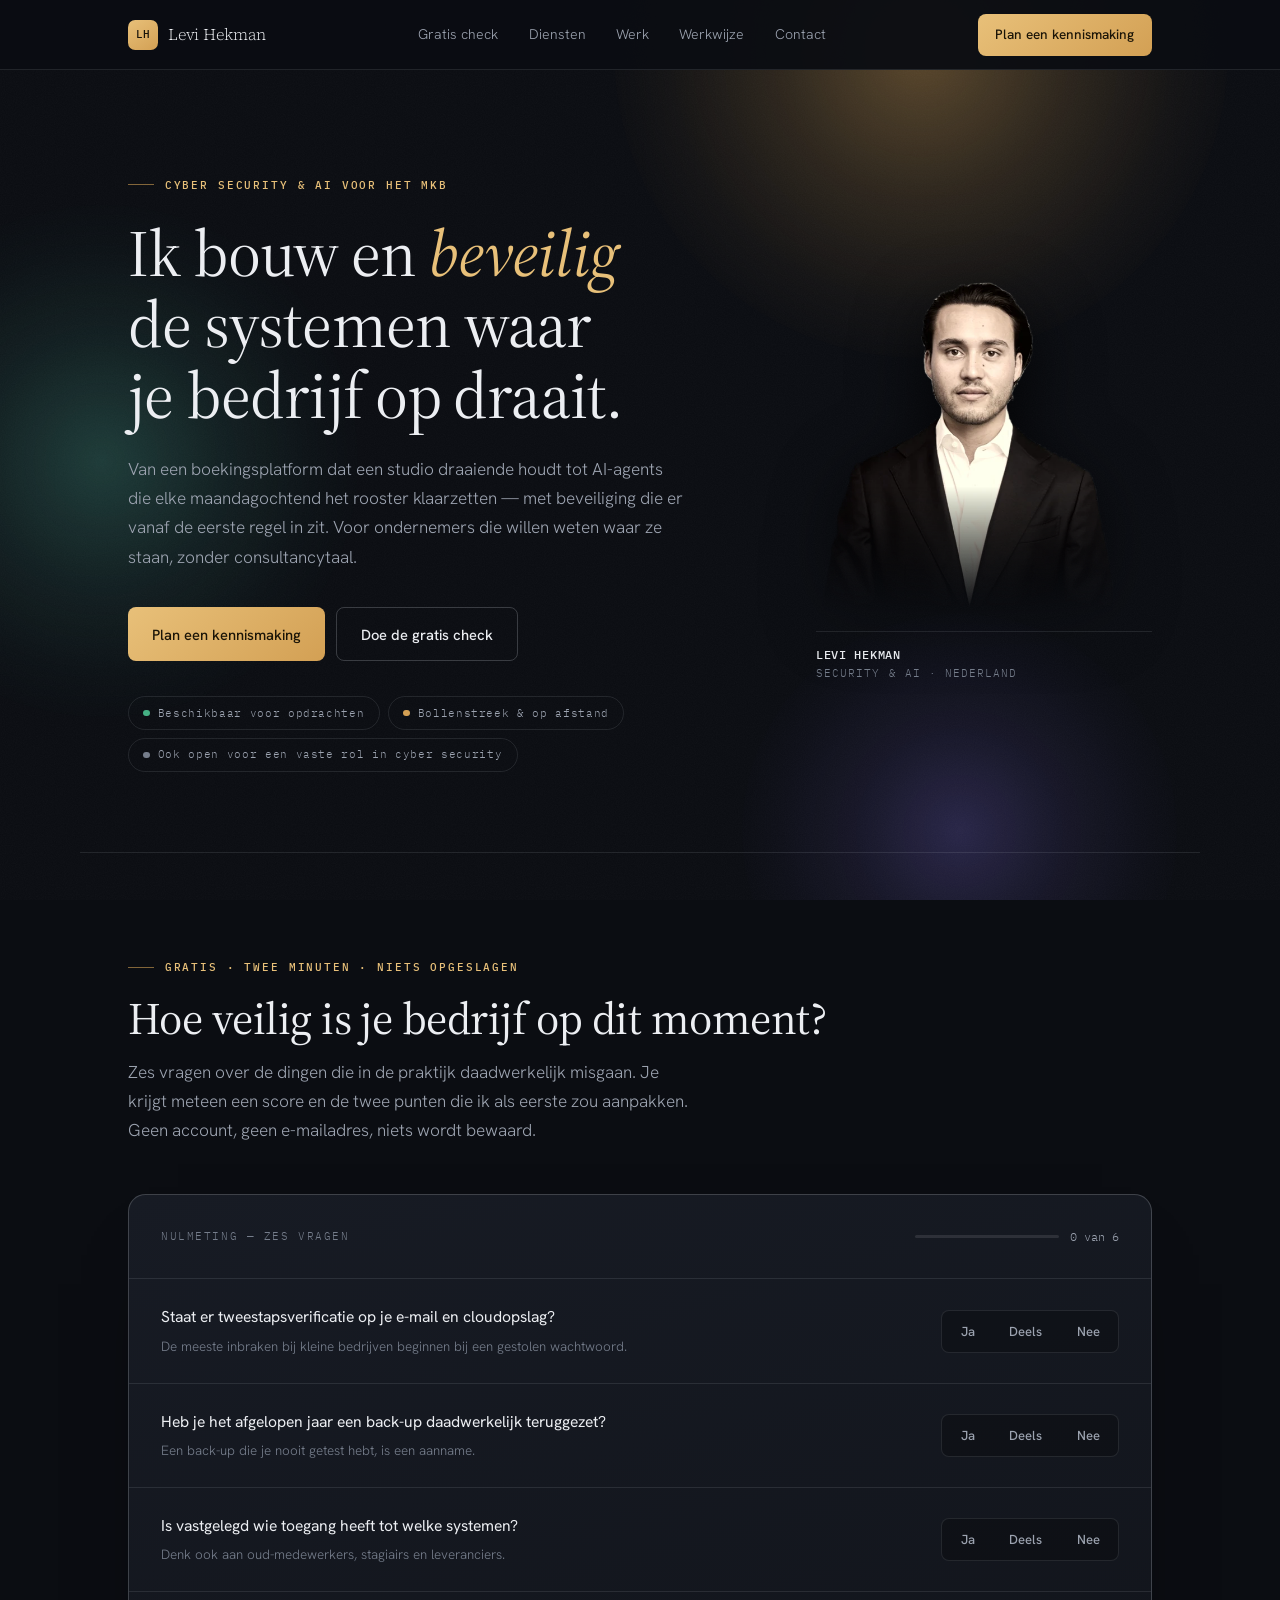
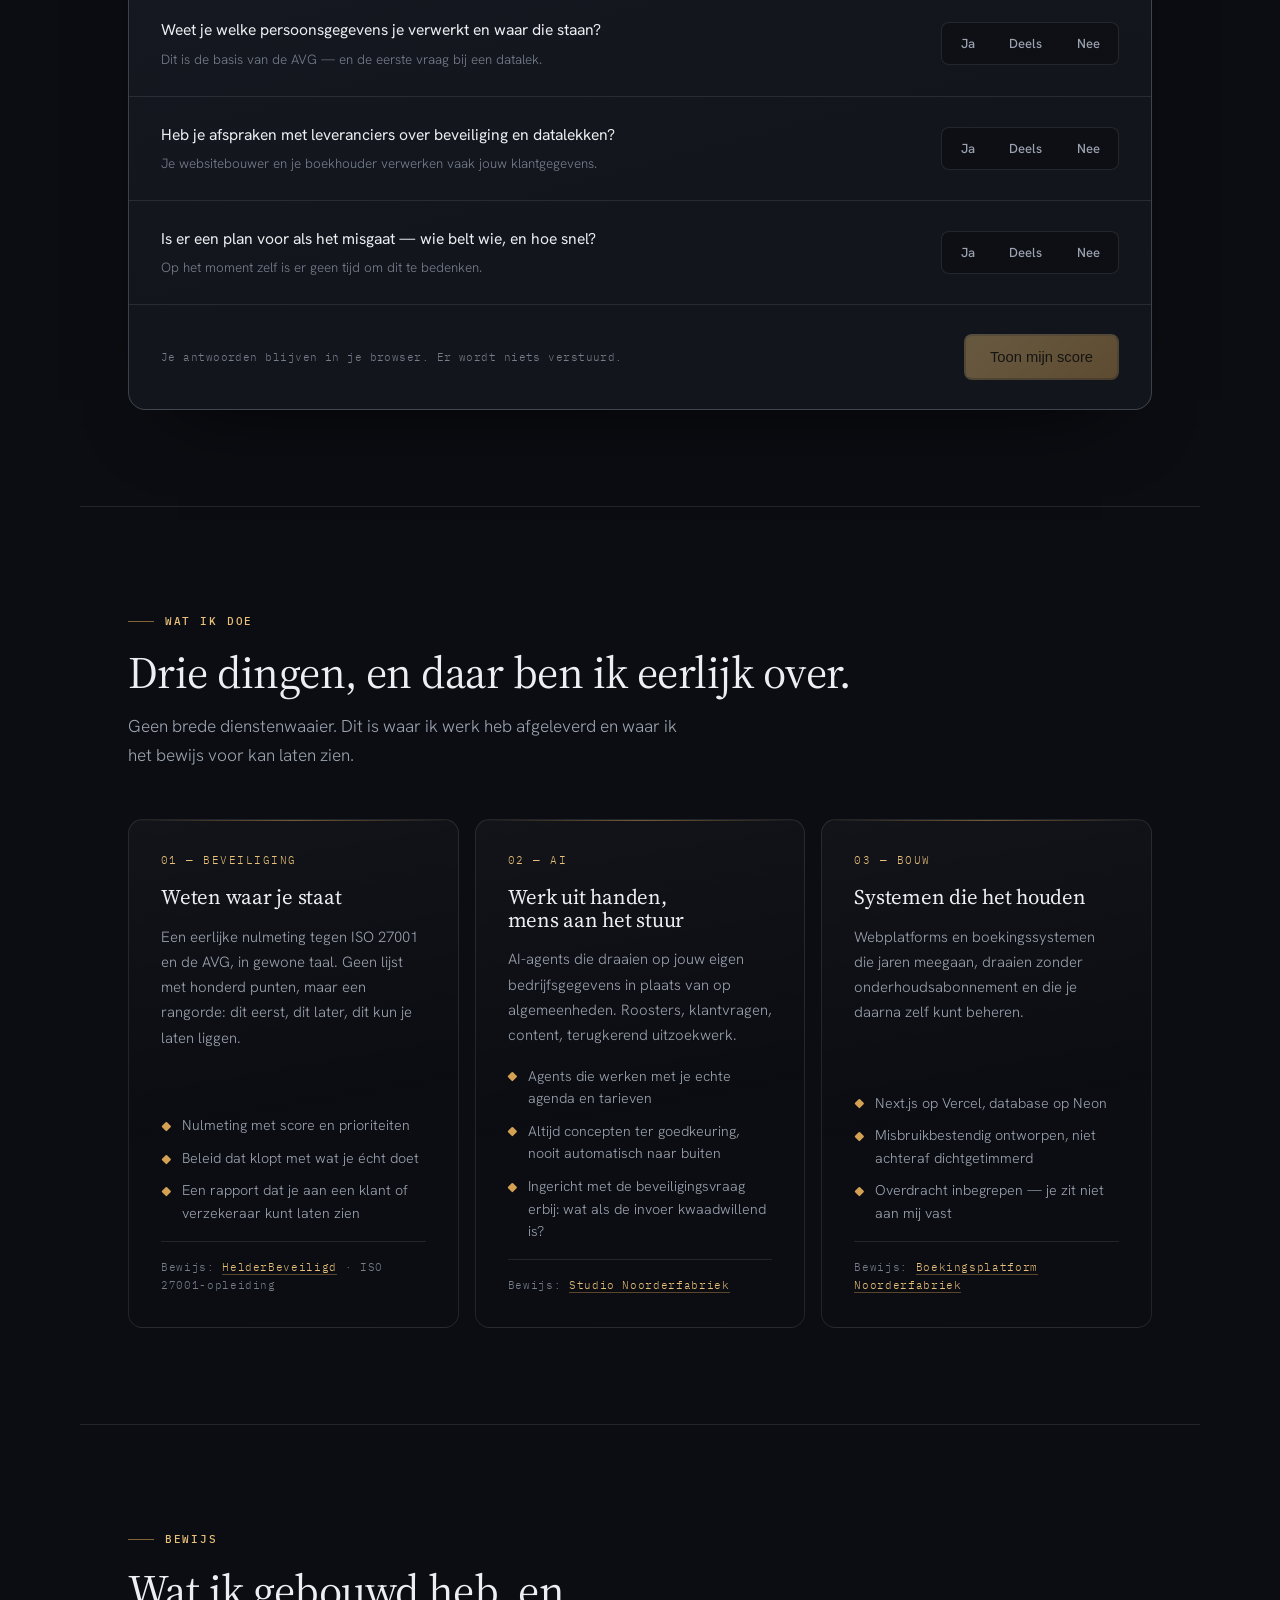
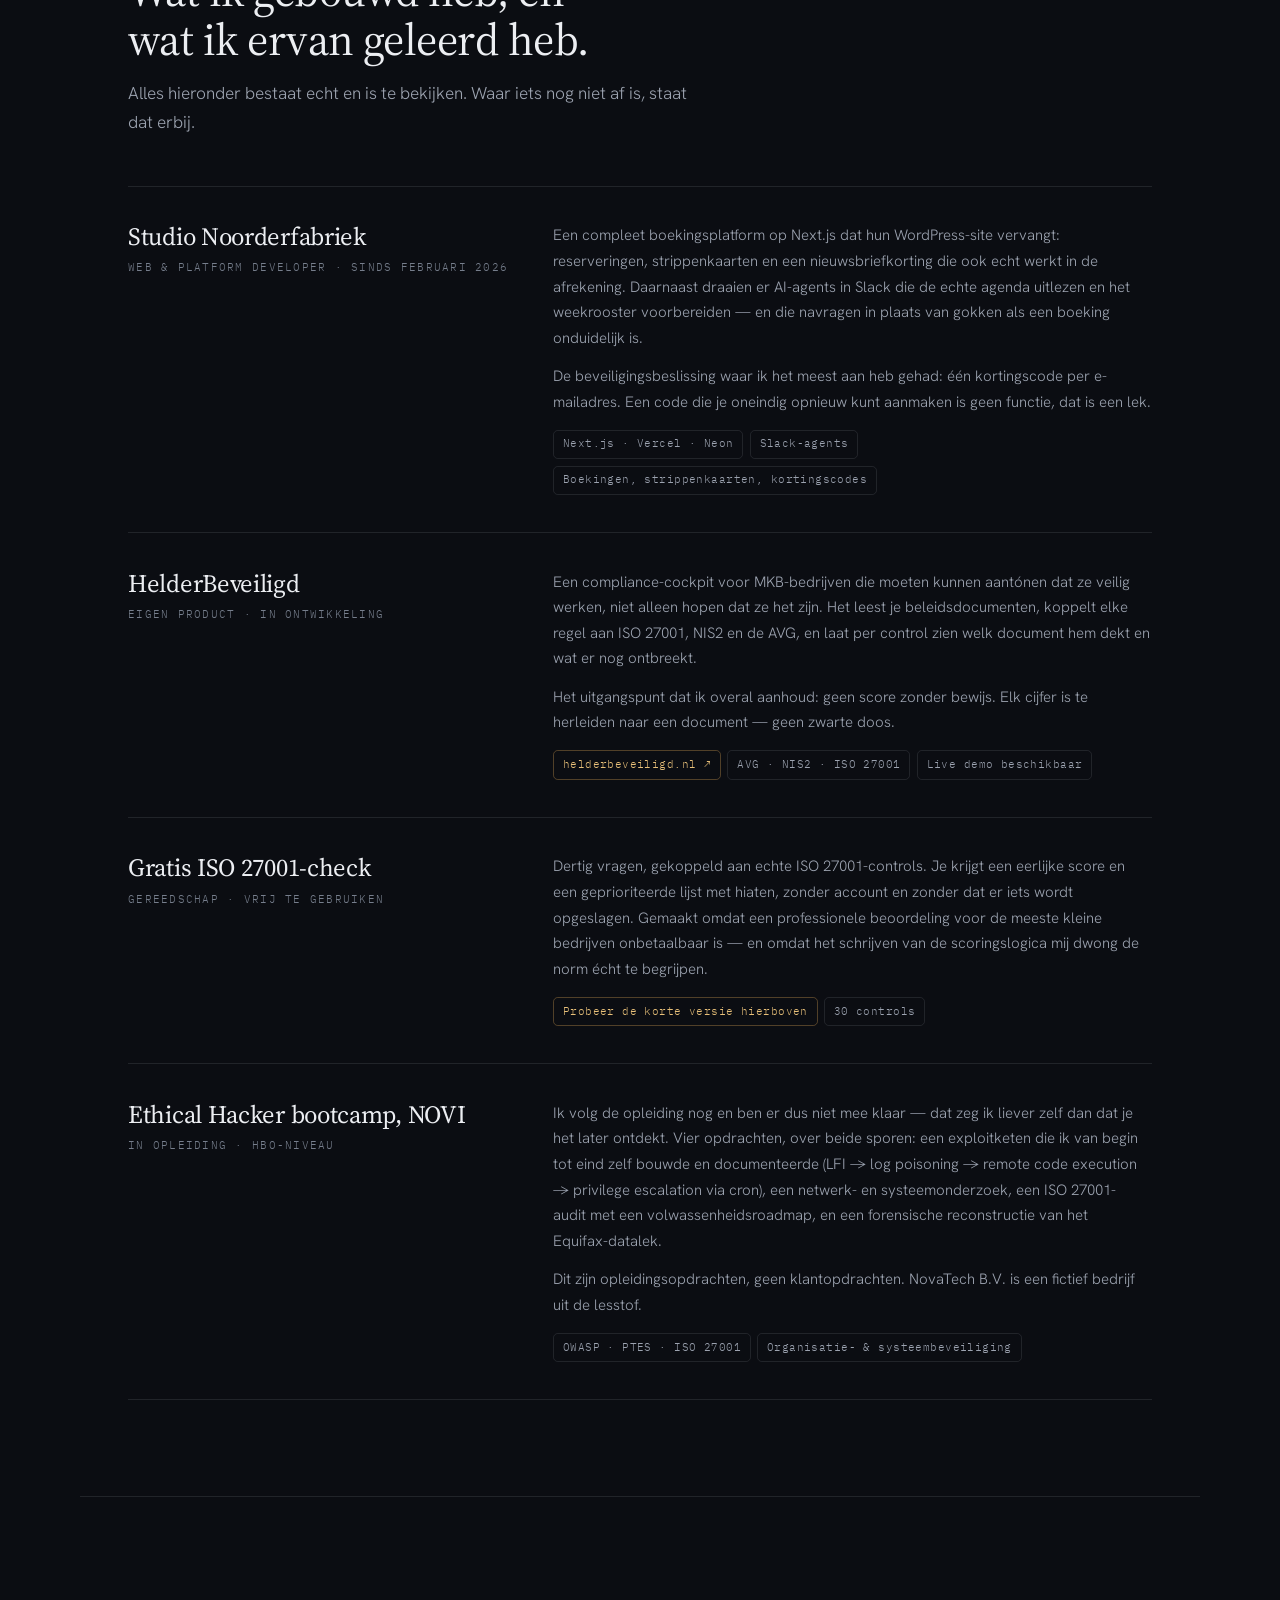
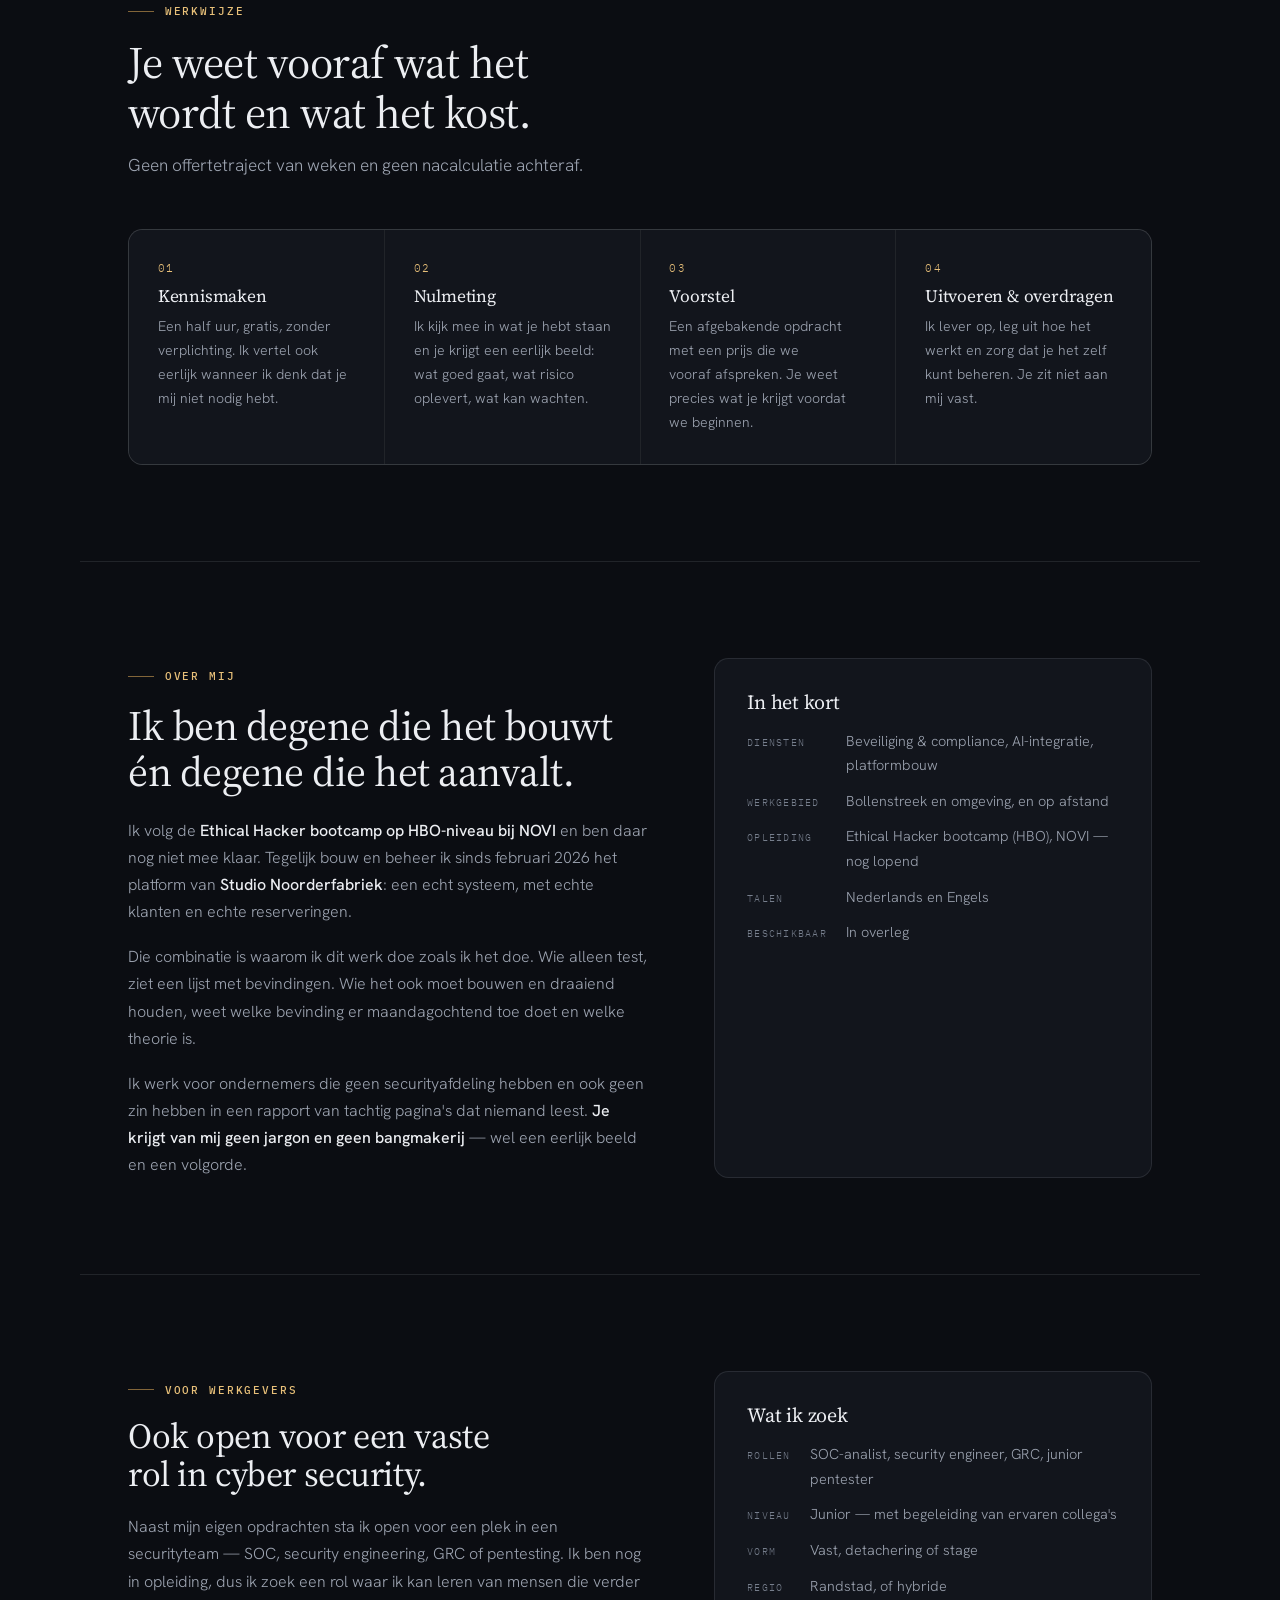
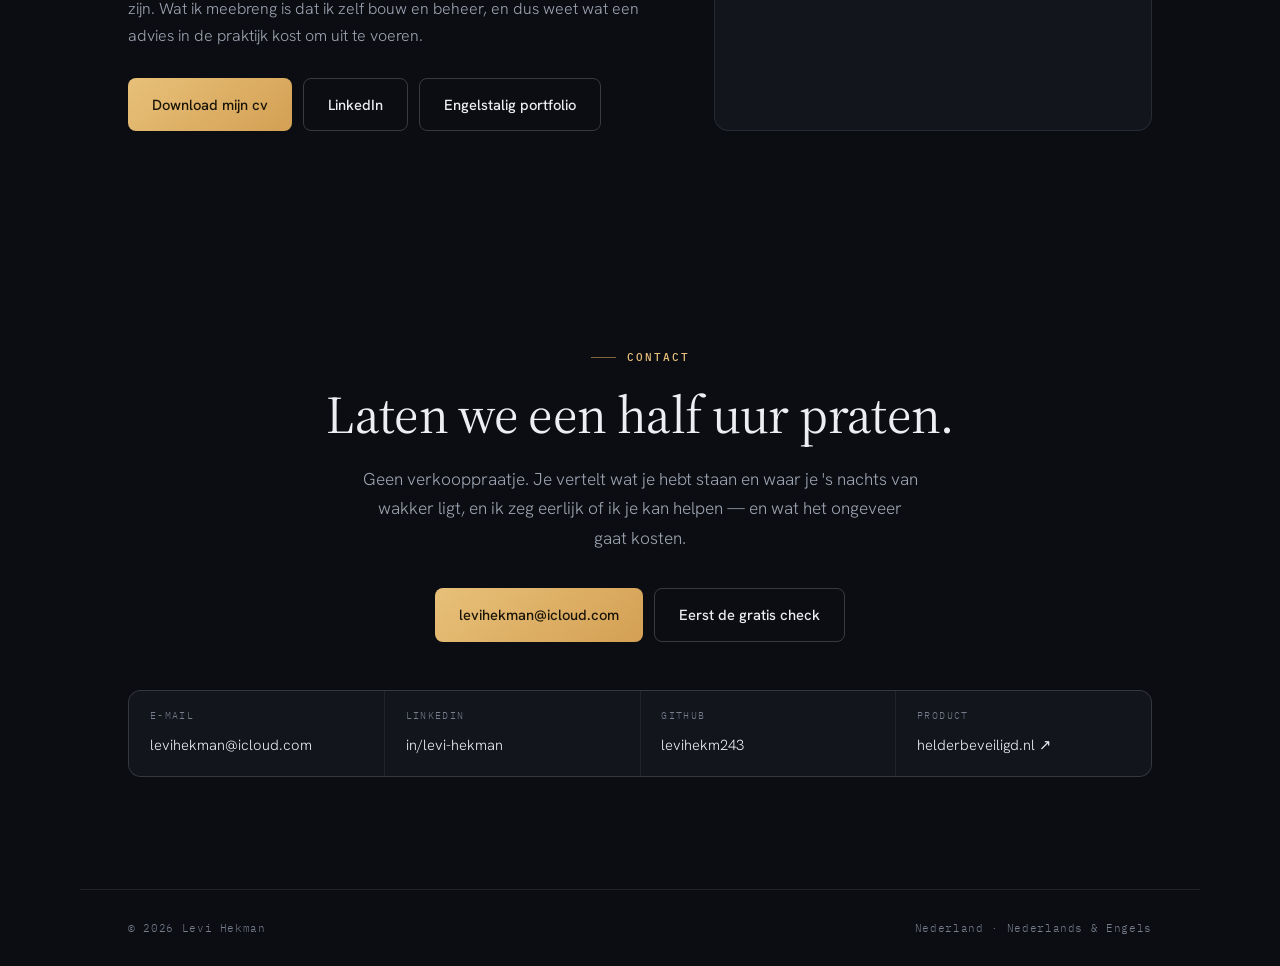
==== index.html @ 9c715bbd "Tekenwerk van de homepage flink verlichten De pagina was traag in beeld, niet over de lijn: 38 KB bi" ====
<!DOCTYPE html>
<html lang="nl">
<head>
<meta charset="utf-8">
<meta name="viewport" content="width=device-width, initial-scale=1">
<title>Levi Hekman — Cyber security &amp; AI voor het MKB</title>
<meta name="description" content="Levi Hekman bouwt en beveiligt de systemen waar MKB-bedrijven op draaien: beveiliging en compliance, AI-integratie en platformbouw. Doe de gratis check van twee minuten.">
<meta name="theme-color" content="#0B0D12">
<meta property="og:type" content="website">
<meta property="og:title" content="Levi Hekman — Cyber security &amp; AI voor het MKB">
<meta property="og:description" content="Ik bouw en beveilig de systemen waar je bedrijf op draait. Doe de gratis check van twee minuten.">
<meta property="og:locale" content="nl_NL">
<meta property="og:url" content="https://levihekman.nl/">
<link rel="preconnect" href="https://fonts.googleapis.com">
<link rel="preconnect" href="https://fonts.gstatic.com" crossorigin>
<link rel="stylesheet" href="https://fonts.googleapis.com/css2?family=Source+Serif+4:ital,opsz,wght@0,8..60,400;0,8..60,600;1,8..60,400&family=Hanken+Grotesk:wght@300;400;500;600&family=IBM+Plex+Mono:wght@400;500&display=swap">
<style>
:root{
  --bg:#0B0D12;
  --surface:#12151C;
  --raised:#171B24;
  --line:rgba(199,204,214,.12);
  --line-2:rgba(199,204,214,.24);
  --text:#ECEEF2;
  --muted:#9CA3B0;
  --dim:#767E8C;
  --gold:#D3A054;
  --gold-ink:#E8C079;
  --gold-soft:rgba(211,160,84,.13);
  --teal:#58C9B0;
  --good:#45B084;
  --warn:#F0A048;
  --bad:#E2604A;
  --serif:'Source Serif 4',Georgia,'Times New Roman',serif;
  --sans:'Hanken Grotesk',system-ui,-apple-system,'Segoe UI',sans-serif;
  --mono:'IBM Plex Mono',ui-monospace,SFMono-Regular,Menlo,monospace;
  --pad:clamp(1.15rem,5vw,3rem);
  --maxw:70rem;
}
*,*::before,*::after{box-sizing:border-box}
html{-webkit-text-size-adjust:100%}
@media(prefers-reduced-motion:no-preference){html{scroll-behavior:smooth}}
html,body{max-width:100%;overflow-x:clip}
body{
  margin:0;background:var(--bg);color:var(--text);
  font-family:var(--sans);font-weight:300;font-size:clamp(1rem,1.05vw,1.06rem);line-height:1.7;
  -webkit-font-smoothing:antialiased;
}
h1,h2,h3{margin:0;font-family:var(--serif);font-weight:400;letter-spacing:-.012em;text-wrap:balance;line-height:1.1}
p{margin:0;text-wrap:pretty}
a{color:inherit;text-decoration:none}
ul{margin:0;padding:0;list-style:none}
:focus-visible{outline:2px solid var(--gold);outline-offset:3px;border-radius:3px}
.wrap{max-width:var(--maxw);margin:0 auto;padding-inline:var(--pad)}
section[id]{scroll-margin-top:5rem}
.eyebrow{
  font-family:var(--mono);font-size:.68rem;font-weight:500;letter-spacing:.17em;text-transform:uppercase;
  color:var(--gold-ink);display:inline-flex;align-items:center;gap:.7rem;
}
.eyebrow::before{content:"";width:1.6rem;height:1px;background:var(--gold);opacity:.6}
.lead{color:var(--muted);font-size:clamp(1.02rem,1.35vw,1.16rem);max-width:56ch}
.tbc{color:var(--warn);font-family:var(--mono);font-size:.82em;letter-spacing:.02em}

/* ---------- ambient ---------- */
.aura{position:fixed;inset:0;z-index:0;pointer-events:none;overflow:hidden}
.aura i{position:absolute;display:block;border-radius:50%;will-change:transform;contain:strict}
.aura .g1{width:48vmax;height:48vmax;left:48%;top:-20vmax;background:radial-gradient(circle,rgba(211,160,84,.40),rgba(211,160,84,.17) 34%,rgba(211,160,84,.05) 58%,transparent 76%);animation:drift1 38s ease-in-out infinite}
.aura .g2{width:40vmax;height:40vmax;left:-12vmax;top:16vmax;background:radial-gradient(circle,rgba(88,201,176,.25),rgba(88,201,176,.10) 34%,rgba(88,201,176,.03) 58%,transparent 76%);animation:drift2 47s ease-in-out infinite}
.aura .g3{width:34vmax;height:34vmax;left:58%;top:48vmax;background:radial-gradient(circle,rgba(141,121,255,.23),rgba(141,121,255,.09) 34%,rgba(141,121,255,.03) 58%,transparent 76%);animation:drift3 56s ease-in-out infinite}
@keyframes drift1{0%,100%{transform:translate3d(0,0,0) scale(1)}50%{transform:translate3d(-7vw,5vh,0) scale(1.12)}}
@keyframes drift2{0%,100%{transform:translate3d(0,0,0) scale(1)}50%{transform:translate3d(6vw,-4vh,0) scale(1.1)}}
@keyframes drift3{0%,100%{transform:translate3d(0,0,0) scale(1)}50%{transform:translate3d(-5vw,-6vh,0) scale(1.08)}}
.grain{
  position:fixed;inset:0;z-index:1;pointer-events:none;opacity:.035;
  background-image:url("data:image/svg+xml;utf8,<svg xmlns='http://www.w3.org/2000/svg' width='160' height='160'><filter id='n'><feTurbulence type='fractalNoise' baseFrequency='0.9' numOctaves='3' stitchTiles='stitch'/><feColorMatrix type='saturate' values='0'/></filter><rect width='160' height='160' filter='url(%23n)'/></svg>");
  background-size:160px 160px;
}
.page{position:relative;z-index:2}

/* ---------- nav ---------- */
.nav{position:sticky;top:0;z-index:60;background:rgba(11,13,18,.95);border-bottom:1px solid var(--line)}
.nav-in{max-width:var(--maxw);margin:0 auto;padding:.85rem var(--pad);display:flex;align-items:center;justify-content:space-between;gap:1rem}
.mark{display:flex;align-items:center;gap:.65rem;font-family:var(--serif);font-size:1.02rem;letter-spacing:-.01em}
.mark b{
  display:grid;place-items:center;width:1.85rem;height:1.85rem;border-radius:.45rem;
  background:linear-gradient(145deg,var(--gold-ink),var(--gold));color:#19140a;
  font-family:var(--mono);font-size:.66rem;font-weight:500;
}
.nav ul{display:none;gap:1.9rem;font-size:.88rem}
.nav ul a{color:var(--muted);transition:color .2s}
.nav ul a:hover{color:var(--text)}
@media(min-width:950px){.nav ul{display:flex}}

/* ---------- buttons ---------- */
.btn{
  display:inline-flex;align-items:center;gap:.5rem;
  padding:.82rem 1.5rem;border-radius:.5rem;font-size:.92rem;font-weight:500;
  transition:transform .18s,box-shadow .18s,background .2s,border-color .2s;white-space:nowrap;
}
.btn-g{background:linear-gradient(140deg,var(--gold-ink),var(--gold));color:#1a1407}
.btn-g:hover{transform:translateY(-2px);box-shadow:0 14px 30px -14px rgba(211,160,84,.8)}
.btn-o{border:1px solid var(--line-2);color:var(--text)}
.btn-o:hover{transform:translateY(-2px);border-color:var(--gold);background:var(--gold-soft)}
.btn-s{padding:.6rem 1.1rem;font-size:.85rem}

/* ---------- hero ---------- */
.hero{padding-block:clamp(3rem,8vw,6rem) clamp(3rem,7vw,5rem)}
.hero-grid{display:grid;gap:clamp(2.5rem,5vw,4rem);grid-template-columns:1fr;align-items:center}
@media(min-width:900px){.hero-grid{grid-template-columns:minmax(0,1.25fr) minmax(0,.75fr)}}
.hero h1{font-size:clamp(2.3rem,5.4vw,4.1rem);margin-block:1.5rem 0;line-height:1.08}
.hero h1 em{font-style:italic;color:var(--gold-ink)}
.hero .lead{margin-top:1.5rem}
.hero-cta{display:flex;gap:.7rem;flex-wrap:wrap;margin-top:2.2rem}
.chips{display:flex;flex-wrap:wrap;gap:.5rem;margin-top:2.2rem}
.chip{
  display:inline-flex;align-items:center;gap:.5rem;
  border:1px solid var(--line);border-radius:999px;padding:.42rem .9rem;
  font-family:var(--mono);font-size:.68rem;letter-spacing:.06em;color:var(--muted);
}
.chip::before{content:"";width:.4rem;height:.4rem;border-radius:999px;background:var(--good)}
.chip.alt::before{background:var(--gold)}
.chip.neutral::before{background:var(--dim)}
.portrait{position:relative;margin:0 auto;width:100%;max-width:19rem}
@media(min-width:900px){.portrait{margin:0 0 0 auto;max-width:21rem}}
.portrait img{display:block;width:100%;height:auto;filter:drop-shadow(0 24px 34px rgba(0,0,0,.75))}
.portrait figcaption{
  margin-top:.9rem;padding-top:.85rem;border-top:1px solid var(--line);
  font-family:var(--mono);font-size:.66rem;letter-spacing:.1em;text-transform:uppercase;color:var(--dim);line-height:1.7;
}
.portrait figcaption b{display:block;color:var(--text);font-weight:500;letter-spacing:.06em;font-size:.72rem}

/* ---------- section scaffold ---------- */
.sec{padding-block:clamp(3.5rem,8vw,6rem);border-top:1px solid var(--line)}
.sec-head{max-width:46rem;margin-bottom:clamp(2rem,4vw,3rem)}
.sec-head h2{font-size:clamp(1.8rem,3.8vw,2.8rem);margin-block:1.1rem .9rem}

/* ---------- scan ---------- */
.scan{
  border:1px solid var(--line-2);border-radius:1.1rem;overflow:hidden;
  background:linear-gradient(165deg,var(--raised),var(--surface) 70%);
  box-shadow:0 40px 80px -50px rgba(0,0,0,.9);
}
.scan-top{padding:clamp(1.3rem,3vw,2rem);border-bottom:1px solid var(--line);display:flex;justify-content:space-between;gap:1rem;align-items:center;flex-wrap:wrap}
.scan-top .t{font-family:var(--mono);font-size:.7rem;letter-spacing:.14em;text-transform:uppercase;color:var(--dim)}
.prog{display:flex;align-items:center;gap:.7rem;font-family:var(--mono);font-size:.72rem;color:var(--muted)}
.prog .track{width:clamp(5rem,18vw,9rem);height:3px;border-radius:999px;background:rgba(255,255,255,.1);overflow:hidden}
.prog .fill{display:block;height:100%;width:0;border-radius:999px;background:linear-gradient(90deg,var(--gold),var(--gold-ink));transition:width .45s cubic-bezier(.2,.7,.3,1)}
.q{padding:clamp(1.1rem,2.6vw,1.5rem) clamp(1.3rem,3vw,2rem);border-bottom:1px solid var(--line);display:grid;gap:.9rem}
@media(min-width:760px){.q{grid-template-columns:minmax(0,1fr) auto;align-items:center;gap:2rem}}
.q:last-of-type{border-bottom:0}
.q .qt{font-size:.98rem;color:var(--text);font-weight:400}
.q .qs{display:block;margin-top:.3rem;font-size:.84rem;color:var(--dim)}
.opts{display:grid;grid-template-columns:repeat(3,1fr);gap:.35rem;border:1px solid var(--line);border-radius:.5rem;padding:.25rem;background:rgba(0,0,0,.25)}
@media(min-width:760px){.opts{display:flex}}
.opts button{
  border:0;background:transparent;color:var(--muted);
  padding:.5rem .9rem;border-radius:.35rem;font-size:.82rem;font-weight:500;
  transition:background .2s,color .2s;font-family:inherit;
}
.opts button:hover{color:var(--text);background:rgba(255,255,255,.05)}
.opts button[aria-pressed="true"]{background:var(--gold);color:#1a1407}
.scan-foot{padding:clamp(1.2rem,3vw,1.8rem) clamp(1.3rem,3vw,2rem);display:flex;justify-content:space-between;align-items:center;gap:1rem;flex-wrap:wrap;border-top:1px solid var(--line)}
.scan-foot .hint{font-family:var(--mono);font-size:.7rem;color:var(--dim);letter-spacing:.04em}
.btn[disabled]{opacity:.4;pointer-events:none}

/* result */
.result{display:none;padding:clamp(1.5rem,3.5vw,2.4rem)}
.result.on{display:block}
.res-head{display:grid;gap:1.5rem;align-items:center;grid-template-columns:1fr}
@media(min-width:680px){.res-head{grid-template-columns:auto minmax(0,1fr)}}
.score{
  width:7.5rem;height:7.5rem;border-radius:50%;display:grid;place-items:center;
  background:conic-gradient(var(--gold) var(--deg,0deg), rgba(255,255,255,.07) 0);
  position:relative;
}
.score::after{content:"";position:absolute;inset:7px;border-radius:50%;background:var(--surface)}
.score span{position:relative;font-family:var(--serif);font-size:2.1rem;line-height:1;color:var(--text)}
.score span i{font-style:normal;font-size:.9rem;color:var(--dim)}
.res-head h3{font-size:clamp(1.3rem,2.6vw,1.8rem)}
.res-head p{margin-top:.6rem;color:var(--muted);font-size:.95rem;max-width:48ch}
.gaps{margin-top:1.8rem;border-top:1px solid var(--line);padding-top:1.4rem;display:grid;gap:.8rem}
.gap{display:grid;gap:.5rem 1rem;grid-template-columns:auto 1fr;align-items:start}
.sev{
  font-family:var(--mono);font-size:.62rem;letter-spacing:.1em;text-transform:uppercase;
  padding:.28rem .5rem;border-radius:.25rem;white-space:nowrap;
}
.sev.hoog{color:var(--bad);background:rgba(226,96,74,.12);border:1px solid rgba(226,96,74,.3)}
.sev.midden{color:var(--warn);background:rgba(240,160,72,.1);border:1px solid rgba(240,160,72,.28)}
.gap b{display:block;font-weight:500;color:var(--text);font-size:.95rem}
.gap span{color:var(--muted);font-size:.89rem}
.res-cta{margin-top:1.8rem;display:flex;gap:.7rem;flex-wrap:wrap;align-items:center}
.res-cta .small{font-family:var(--mono);font-size:.68rem;color:var(--dim)}

/* ---------- services ---------- */
.svcs{display:grid;gap:1rem;grid-template-columns:1fr}
@media(min-width:880px){.svcs{grid-template-columns:repeat(3,1fr)}}
.svc{
  border:1px solid var(--line);border-radius:.9rem;padding:clamp(1.4rem,3vw,2rem);
  background:linear-gradient(170deg,rgba(255,255,255,.03),transparent 60%);
  display:flex;flex-direction:column;gap:1rem;position:relative;overflow:hidden;
}
.svc::before{content:"";position:absolute;inset:0 0 auto;height:1px;background:linear-gradient(90deg,transparent,var(--gold),transparent);opacity:.5}
.svc .n{font-family:var(--mono);font-size:.66rem;letter-spacing:.14em;color:var(--gold-ink);text-transform:uppercase}
.svc h3{font-size:1.3rem}
.svc > p{color:var(--muted);font-size:.93rem}
.svc ul{display:flex;flex-direction:column;gap:.6rem;margin-top:auto}
.svc li{position:relative;padding-left:1.3rem;font-size:.89rem;color:var(--muted);line-height:1.6}
.svc li::before{content:"";position:absolute;left:.1rem;top:.62em;width:.42rem;height:.42rem;border-radius:1px;background:var(--gold);transform:rotate(45deg)}
.svc .pf{padding-top:1rem;border-top:1px solid var(--line);font-family:var(--mono);font-size:.68rem;letter-spacing:.06em;color:var(--dim)}
.svc .pf a{color:var(--gold-ink);border-bottom:1px solid rgba(211,160,84,.4)}

/* ---------- cases ---------- */
.cases{border-top:1px solid var(--line)}
.case{
  display:grid;gap:.6rem 2.5rem;grid-template-columns:1fr;
  padding-block:clamp(1.6rem,3.2vw,2.3rem);border-bottom:1px solid var(--line);position:relative;
}
@media(min-width:860px){.case{grid-template-columns:minmax(0,.9fr) minmax(0,1.4fr)}}
.case::after{content:"";position:absolute;left:0;right:100%;top:-1px;height:1px;background:linear-gradient(90deg,var(--gold),transparent);transition:right .6s cubic-bezier(.2,.7,.3,1)}
.case:hover::after{right:0}
.case h3{font-size:clamp(1.2rem,2.3vw,1.55rem)}
.case .meta{display:block;margin-top:.55rem;font-family:var(--mono);font-size:.66rem;letter-spacing:.12em;text-transform:uppercase;color:var(--dim)}
.case p{color:var(--muted);font-size:.94rem}
.case .ev{margin-top:.9rem;display:flex;flex-wrap:wrap;gap:.4rem}
.case .ev span,.case .ev a{
  font-family:var(--mono);font-size:.66rem;letter-spacing:.04em;color:var(--muted);
  border:1px solid var(--line);border-radius:.3rem;padding:.3rem .55rem;
}
.case .ev a{color:var(--gold-ink);border-color:rgba(211,160,84,.35)}
.case .ev a:hover{background:var(--gold-soft)}

/* ---------- werkwijze ---------- */
.steps{display:grid;gap:1px;background:var(--line);border:1px solid var(--line);border-radius:.9rem;overflow:hidden;grid-template-columns:1fr}
@media(min-width:760px){.steps{grid-template-columns:repeat(4,1fr)}}
.step{background:var(--surface);padding:clamp(1.3rem,2.8vw,1.8rem);display:flex;flex-direction:column;gap:.6rem}
.step .n{font-family:var(--mono);font-size:.68rem;color:var(--gold-ink);letter-spacing:.14em}
.step h3{font-size:1.08rem}
.step p{font-size:.88rem;color:var(--muted)}

/* ---------- over / werkgevers ---------- */
.split{display:grid;gap:clamp(2rem,4vw,3.5rem);grid-template-columns:1fr}
@media(min-width:880px){.split{grid-template-columns:minmax(0,1.1fr) minmax(0,.9fr)}}
.prose p+p{margin-top:1.1rem}
.prose{color:var(--muted);max-width:58ch}
.prose b{color:var(--text);font-weight:500}
.panel{border:1px solid var(--line);border-radius:.9rem;padding:clamp(1.4rem,3vw,2rem);background:var(--surface)}
.panel h3{font-size:1.25rem;margin-bottom:1rem}
.deflist{display:grid;grid-template-columns:auto 1fr;gap:.7rem 1.2rem;font-size:.9rem;align-items:baseline}
.deflist dt{font-family:var(--mono);font-size:.64rem;letter-spacing:.12em;text-transform:uppercase;color:var(--dim);white-space:nowrap}
.deflist dd{margin:0;color:var(--muted)}

/* ---------- contact ---------- */
.contact{text-align:center;padding-block:clamp(4rem,9vw,7rem)}
.contact h2{font-size:clamp(2rem,5vw,3.3rem)}
.contact .lead{margin:1.3rem auto 2.2rem}
.cgrid{display:grid;grid-template-columns:repeat(auto-fit,minmax(min(100%,12rem),1fr));gap:1px;background:var(--line);border:1px solid var(--line);border-radius:.8rem;overflow:hidden;margin-top:3rem;text-align:left}
.citem{background:var(--surface);padding:1.1rem 1.3rem;transition:background .25s}
.citem:hover{background:var(--raised)}
.citem .k{display:block;font-family:var(--mono);font-size:.62rem;letter-spacing:.14em;text-transform:uppercase;color:var(--dim);margin-bottom:.4rem}
.citem .v{font-size:.92rem;color:var(--text);word-break:break-word}
footer{border-top:1px solid var(--line);padding-block:1.8rem;display:flex;justify-content:space-between;gap:1rem;flex-wrap:wrap;font-family:var(--mono);font-size:.68rem;letter-spacing:.06em;color:var(--dim)}

.rise{opacity:0;transform:translateY(16px);animation:rise .9s cubic-bezier(.2,.75,.3,1) forwards}
@keyframes rise{to{opacity:1;transform:none}}
.d1{animation-delay:.05s}.d2{animation-delay:.16s}.d3{animation-delay:.28s}.d4{animation-delay:.42s}
.reveal{opacity:0;transform:translateY(18px);transition:opacity .85s ease,transform .85s cubic-bezier(.2,.7,.3,1)}
.reveal.in{opacity:1;transform:none}
@media(max-width:760px){.aura .g3{display:none}}
@media(prefers-reduced-motion:reduce){
  .rise{animation:none;opacity:1;transform:none}
  .reveal{opacity:1;transform:none;transition:none}
  .aura i{animation:none}
  *{transition-duration:.001ms !important}
}
</style>
</head>
<body>

<div class="aura" aria-hidden="true"><i class="g1"></i><i class="g2"></i><i class="g3"></i></div>
<div class="grain" aria-hidden="true"></div>

<div class="page">
<header class="nav">
  <div class="nav-in">
    <a class="mark" href="#top"><b>LH</b>Levi Hekman</a>
    <ul>
      <li><a href="#check">Gratis check</a></li>
      <li><a href="#diensten">Diensten</a></li>
      <li><a href="#werk">Werk</a></li>
      <li><a href="#werkwijze">Werkwijze</a></li>
      <li><a href="#contact">Contact</a></li>
    </ul>
    <a class="btn btn-g btn-s" href="#contact">Plan een kennismaking</a>
  </div>
</header>

<main id="top">

  <section class="hero wrap">
    <div class="hero-grid">
      <div>
        <p class="eyebrow rise d1">Cyber security &amp; AI voor het MKB</p>
        <h1 class="rise d2">Ik bouw en <em>beveilig</em> de systemen waar je bedrijf op draait.</h1>
        <p class="lead rise d3">Van een boekingsplatform dat een studio draaiende houdt tot AI-agents die elke maandagochtend het rooster klaarzetten — met beveiliging die er vanaf de eerste regel in zit. Voor ondernemers die willen weten waar ze staan, zonder consultancytaal.</p>
        <div class="hero-cta rise d3">
          <a class="btn btn-g" href="#contact">Plan een kennismaking</a>
          <a class="btn btn-o" href="#check">Doe de gratis check</a>
        </div>
        <div class="chips rise d4">
          <span class="chip">Beschikbaar voor opdrachten</span>
          <span class="chip alt">Bollenstreek &amp; op afstand</span>
          <span class="chip neutral">Ook open voor een vaste rol in cyber security</span>
        </div>
      </div>
      <figure class="portrait rise d4">
        <img src="images/levi-warm.webp" alt="Levi Hekman" width="600" height="644">
        <figcaption><b>Levi Hekman</b>Security &amp; AI · Nederland</figcaption>
      </figure>
    </div>
  </section>

  <section class="sec wrap" id="check">
    <div class="sec-head reveal">
      <p class="eyebrow">Gratis · twee minuten · niets opgeslagen</p>
      <h2>Hoe veilig is je bedrijf op dit moment?</h2>
      <p class="lead">Zes vragen over de dingen die in de praktijk daadwerkelijk misgaan. Je krijgt meteen een score en de twee punten die ik als eerste zou aanpakken. Geen account, geen e-mailadres, niets wordt bewaard.</p>
    </div>

    <div class="scan reveal">
      <div class="scan-top">
        <span class="t">Nulmeting — zes vragen</span>
        <span class="prog"><span class="track"><span class="fill" id="fill"></span></span><span id="count">0 van 6</span></span>
      </div>
      <div id="qs"></div>
      <div class="scan-foot" id="foot">
        <span class="hint">Je antwoorden blijven in je browser. Er wordt niets verstuurd.</span>
        <button class="btn btn-g" id="go" disabled>Toon mijn score</button>
      </div>
      <div class="result" id="result" tabindex="-1">
        <div class="res-head">
          <div class="score" id="ring"><span id="pct">0<i>%</i></span></div>
          <div>
            <h3 id="band">—</h3>
            <p id="verdict"></p>
          </div>
        </div>
        <div class="gaps" id="gaps"></div>
        <div class="res-cta">
          <a class="btn btn-g" href="#contact">Bespreek je uitkomst</a>
          <button class="btn btn-o" id="again">Opnieuw</button>
          <span class="small">Dit is een startpunt voor een gesprek, geen audit.</span>
        </div>
      </div>
    </div>
  </section>

  <section class="sec wrap" id="diensten">
    <div class="sec-head reveal">
      <p class="eyebrow">Wat ik doe</p>
      <h2>Drie dingen, en daar ben ik eerlijk over.</h2>
      <p class="lead">Geen brede dienstenwaaier. Dit is waar ik werk heb afgeleverd en waar ik het bewijs voor kan laten zien.</p>
    </div>
    <div class="svcs">

      <article class="svc reveal">
        <span class="n">01 — Beveiliging</span>
        <h3>Weten waar je staat</h3>
        <p>Een eerlijke nulmeting tegen ISO 27001 en de AVG, in gewone taal. Geen lijst met honderd punten, maar een rangorde: dit eerst, dit later, dit kun je laten liggen.</p>
        <ul>
          <li>Nulmeting met score en prioriteiten</li>
          <li>Beleid dat klopt met wat je écht doet</li>
          <li>Een rapport dat je aan een klant of verzekeraar kunt laten zien</li>
        </ul>
        <p class="pf">Bewijs: <a href="#werk">HelderBeveiligd</a> · ISO 27001-opleiding</p>
      </article>

      <article class="svc reveal">
        <span class="n">02 — AI</span>
        <h3>Werk uit handen, mens aan het stuur</h3>
        <p>AI-agents die draaien op jouw eigen bedrijfsgegevens in plaats van op algemeenheden. Roosters, klantvragen, content, terugkerend uitzoekwerk.</p>
        <ul>
          <li>Agents die werken met je echte agenda en tarieven</li>
          <li>Altijd concepten ter goedkeuring, nooit automatisch naar buiten</li>
          <li>Ingericht met de beveiligingsvraag erbij: wat als de invoer kwaadwillend is?</li>
        </ul>
        <p class="pf">Bewijs: <a href="#werk">Studio Noorderfabriek</a></p>
      </article>

      <article class="svc reveal">
        <span class="n">03 — Bouw</span>
        <h3>Systemen die het houden</h3>
        <p>Webplatforms en boekingssystemen die jaren meegaan, draaien zonder onderhoudsabonnement en die je daarna zelf kunt beheren.</p>
        <ul>
          <li>Next.js op Vercel, database op Neon</li>
          <li>Misbruikbestendig ontworpen, niet achteraf dichtgetimmerd</li>
          <li>Overdracht inbegrepen — je zit niet aan mij vast</li>
        </ul>
        <p class="pf">Bewijs: <a href="#werk">Boekingsplatform Noorderfabriek</a></p>
      </article>

    </div>
  </section>

  <section class="sec wrap" id="werk">
    <div class="sec-head reveal">
      <p class="eyebrow">Bewijs</p>
      <h2>Wat ik gebouwd heb, en wat ik ervan geleerd heb.</h2>
      <p class="lead">Alles hieronder bestaat echt en is te bekijken. Waar iets nog niet af is, staat dat erbij.</p>
    </div>
    <div class="cases">

      <article class="case reveal">
        <div>
          <h3>Studio Noorderfabriek</h3>
          <span class="meta">Web &amp; platform developer · sinds februari 2026</span>
        </div>
        <div>
          <p>Een compleet boekingsplatform op Next.js dat hun WordPress-site vervangt: reserveringen, strippenkaarten en een nieuwsbriefkorting die ook echt werkt in de afrekening. Daarnaast draaien er AI-agents in Slack die de echte agenda uitlezen en het weekrooster voorbereiden — en die navragen in plaats van gokken als een boeking onduidelijk is.</p>
          <p style="margin-top:.8rem">De beveiligingsbeslissing waar ik het meest aan heb gehad: één kortingscode per e-mailadres. Een code die je oneindig opnieuw kunt aanmaken is geen functie, dat is een lek.</p>
          <div class="ev">
            <span>Next.js · Vercel · Neon</span><span>Slack-agents</span><span>Boekingen, strippenkaarten, kortingscodes</span>
          </div>
        </div>
      </article>

      <article class="case reveal">
        <div>
          <h3>HelderBeveiligd</h3>
          <span class="meta">Eigen product · in ontwikkeling</span>
        </div>
        <div>
          <p>Een compliance-cockpit voor MKB-bedrijven die moeten kunnen aantónen dat ze veilig werken, niet alleen hopen dat ze het zijn. Het leest je beleidsdocumenten, koppelt elke regel aan ISO 27001, NIS2 en de AVG, en laat per control zien welk document hem dekt en wat er nog ontbreekt.</p>
          <p style="margin-top:.8rem">Het uitgangspunt dat ik overal aanhoud: geen score zonder bewijs. Elk cijfer is te herleiden naar een document — geen zwarte doos.</p>
          <div class="ev">
            <a href="https://helderbeveiligd.nl">helderbeveiligd.nl ↗</a><span>AVG · NIS2 · ISO 27001</span><span>Live demo beschikbaar</span>
          </div>
        </div>
      </article>

      <article class="case reveal">
        <div>
          <h3>Gratis ISO 27001-check</h3>
          <span class="meta">Gereedschap · vrij te gebruiken</span>
        </div>
        <div>
          <p>Dertig vragen, gekoppeld aan echte ISO 27001-controls. Je krijgt een eerlijke score en een geprioriteerde lijst met hiaten, zonder account en zonder dat er iets wordt opgeslagen. Gemaakt omdat een professionele beoordeling voor de meeste kleine bedrijven onbetaalbaar is — en omdat het schrijven van de scoringslogica mij dwong de norm écht te begrijpen.</p>
          <div class="ev"><a href="#check">Probeer de korte versie hierboven</a><span>30 controls</span></div>
        </div>
      </article>

      <article class="case reveal">
        <div>
          <h3>Ethical Hacker bootcamp, NOVI</h3>
          <span class="meta">In opleiding · HBO-niveau</span>
        </div>
        <div>
          <p>Ik volg de opleiding nog en ben er dus niet mee klaar — dat zeg ik liever zelf dan dat je het later ontdekt. Vier opdrachten, over beide sporen: een exploitketen die ik van begin tot eind zelf bouwde en documenteerde (LFI → log poisoning → remote code execution → privilege escalation via cron), een netwerk- en systeemonderzoek, een ISO 27001-audit met een volwassenheidsroadmap, en een forensische reconstructie van het Equifax-datalek.</p>
          <p style="margin-top:.8rem">Dit zijn opleidingsopdrachten, geen klantopdrachten. NovaTech B.V. is een fictief bedrijf uit de lesstof.</p>
          <div class="ev"><span>OWASP · PTES · ISO 27001</span><span>Organisatie- &amp; systeembeveiliging</span></div>
        </div>
      </article>

    </div>
  </section>

  <section class="sec wrap" id="werkwijze">
    <div class="sec-head reveal">
      <p class="eyebrow">Werkwijze</p>
      <h2>Je weet vooraf wat het wordt en wat het kost.</h2>
      <p class="lead">Geen offertetraject van weken en geen nacalculatie achteraf.</p>
    </div>
    <div class="steps reveal">
      <div class="step"><span class="n">01</span><h3>Kennismaken</h3><p>Een half uur, gratis, zonder verplichting. Ik vertel ook eerlijk wanneer ik denk dat je mij niet nodig hebt.</p></div>
      <div class="step"><span class="n">02</span><h3>Nulmeting</h3><p>Ik kijk mee in wat je hebt staan en je krijgt een eerlijk beeld: wat goed gaat, wat risico oplevert, wat kan wachten.</p></div>
      <div class="step"><span class="n">03</span><h3>Voorstel</h3><p>Een afgebakende opdracht met een prijs die we vooraf afspreken. Je weet precies wat je krijgt voordat we beginnen.</p></div>
      <div class="step"><span class="n">04</span><h3>Uitvoeren &amp; overdragen</h3><p>Ik lever op, leg uit hoe het werkt en zorg dat je het zelf kunt beheren. Je zit niet aan mij vast.</p></div>
    </div>
  </section>

  <section class="sec wrap" id="over">
    <div class="split">
      <div class="reveal">
        <p class="eyebrow">Over mij</p>
        <h2 style="font-size:clamp(1.8rem,3.6vw,2.6rem);margin-block:1.1rem 1.4rem">Ik ben degene die het bouwt én degene die het aanvalt.</h2>
        <div class="prose">
          <p>Ik volg de <b>Ethical Hacker bootcamp op HBO-niveau bij NOVI</b> en ben daar nog niet mee klaar. Tegelijk bouw en beheer ik sinds februari 2026 het platform van <b>Studio Noorderfabriek</b>: een echt systeem, met echte klanten en echte reserveringen.</p>
          <p>Die combinatie is waarom ik dit werk doe zoals ik het doe. Wie alleen test, ziet een lijst met bevindingen. Wie het ook moet bouwen en draaiend houden, weet welke bevinding er maandagochtend toe doet en welke theorie is.</p>
          <p>Ik werk voor ondernemers die geen securityafdeling hebben en ook geen zin hebben in een rapport van tachtig pagina's dat niemand leest. <b>Je krijgt van mij geen jargon en geen bangmakerij</b> — wel een eerlijk beeld en een volgorde.</p>
        </div>
      </div>
      <aside class="panel reveal">
        <h3>In het kort</h3>
        <dl class="deflist">
          <dt>Diensten</dt><dd>Beveiliging &amp; compliance, AI-integratie, platformbouw</dd>
          <dt>Werkgebied</dt><dd>Bollenstreek en omgeving, en op afstand</dd>
          <dt>Opleiding</dt><dd>Ethical Hacker bootcamp (HBO), NOVI — nog lopend</dd>
          <dt>Talen</dt><dd>Nederlands en Engels</dd>
          <dt>Beschikbaar</dt><dd>In overleg</dd>
        </dl>
      </aside>
    </div>
  </section>

  <section class="sec wrap" id="werkgevers">
    <div class="split">
      <div class="reveal">
        <p class="eyebrow">Voor werkgevers</p>
        <h2 style="font-size:clamp(1.6rem,3.2vw,2.2rem);margin-block:1.1rem 1.2rem">Ook open voor een vaste rol in cyber security.</h2>
        <p class="prose">Naast mijn eigen opdrachten sta ik open voor een plek in een securityteam — SOC, security engineering, GRC of pentesting. Ik ben nog in opleiding, dus ik zoek een rol waar ik kan leren van mensen die verder zijn. Wat ik meebreng is dat ik zelf bouw en beheer, en dus weet wat een advies in de praktijk kost om uit te voeren.</p>
        <div class="hero-cta" style="margin-top:1.8rem">
          <a class="btn btn-g" href="CV_Levi_Hekman.pdf">Download mijn cv</a>
          <a class="btn btn-o" href="https://www.linkedin.com/in/levi-hekman/">LinkedIn</a>
          <a class="btn btn-o" href="portfolio.html">Engelstalig portfolio</a>
        </div>
      </div>
      <aside class="panel reveal">
        <h3>Wat ik zoek</h3>
        <dl class="deflist">
          <dt>Rollen</dt><dd>SOC-analist, security engineer, GRC, junior pentester</dd>
          <dt>Niveau</dt><dd>Junior — met begeleiding van ervaren collega's</dd>
          <dt>Vorm</dt><dd>Vast, detachering of stage</dd>
          <dt>Regio</dt><dd>Randstad, of hybride</dd>
        </dl>
      </aside>
    </div>
  </section>

  <section class="contact wrap" id="contact">
    <p class="eyebrow" style="justify-content:center">Contact</p>
    <h2 style="margin-top:1.2rem">Laten we een half uur praten.</h2>
    <p class="lead">Geen verkooppraatje. Je vertelt wat je hebt staan en waar je 's nachts van wakker ligt, en ik zeg eerlijk of ik je kan helpen — en wat het ongeveer gaat kosten.</p>
    <div class="hero-cta" style="justify-content:center">
      <a class="btn btn-g" href="mailto:levihekman@icloud.com">levihekman@icloud.com</a>
      <a class="btn btn-o" href="#check">Eerst de gratis check</a>
    </div>
    <div class="cgrid">
      <a class="citem" href="mailto:levihekman@icloud.com"><span class="k">E-mail</span><span class="v">levihekman@icloud.com</span></a>
      <a class="citem" href="https://www.linkedin.com/in/levi-hekman/"><span class="k">LinkedIn</span><span class="v">in/levi-hekman</span></a>
      <a class="citem" href="https://github.com/levihekm243"><span class="k">GitHub</span><span class="v">levihekm243</span></a>
      <a class="citem" href="https://helderbeveiligd.nl"><span class="k">Product</span><span class="v">helderbeveiligd.nl ↗</span></a>
    </div>
  </section>

  <footer class="wrap">
    <span>© 2026 Levi Hekman</span>
    <span>Nederland · Nederlands &amp; Engels</span>
  </footer>
</main>
</div>

<script>
(function(){
  var VRAGEN = [
    {t:"Staat er tweestapsverificatie op je e-mail en cloudopslag?", s:"De meeste inbraken bij kleine bedrijven beginnen bij een gestolen wachtwoord.", g:"Toegangsbeveiliging", a:"Zet tweestapsverificatie aan op e-mail, cloudopslag en je boekhoudpakket. Dit is de goedkoopste maatregel met het grootste effect."},
    {t:"Heb je het afgelopen jaar een back-up daadwerkelijk teruggezet?", s:"Een back-up die je nooit getest hebt, is een aanname.", g:"Herstel na incident", a:"Zet één keer per jaar een back-up terug in een testomgeving. Pas dan weet je of je hem echt hebt."},
    {t:"Is vastgelegd wie toegang heeft tot welke systemen?", s:"Denk ook aan oud-medewerkers, stagiairs en leveranciers.", g:"Toegangsrechten", a:"Maak een overzicht van accounts per systeem en loop het elk kwartaal na. Oud-medewerkers zijn het vaakst vergeten risico."},
    {t:"Weet je welke persoonsgegevens je verwerkt en waar die staan?", s:"Dit is de basis van de AVG — en de eerste vraag bij een datalek.", g:"AVG / persoonsgegevens", a:"Leg vast welke persoonsgegevens je verwerkt, waarom, en waar ze staan. Zonder dat overzicht kun je een datalek niet melden."},
    {t:"Heb je afspraken met leveranciers over beveiliging en datalekken?", s:"Je websitebouwer en je boekhouder verwerken vaak jouw klantgegevens.", g:"Leveranciers", a:"Leg per leverancier vast wie waarvoor verantwoordelijk is en binnen hoeveel tijd zij een incident melden."},
    {t:"Is er een plan voor als het misgaat — wie belt wie, en hoe snel?", s:"Op het moment zelf is er geen tijd om dit te bedenken.", g:"Incidentplan", a:"Schrijf één A4: wie beslist, wie belt de klanten, wie de verzekeraar, en binnen welke termijn. Meer is het niet."}
  ];
  var antw = {}, qs = document.getElementById('qs');

  VRAGEN.forEach(function(v, i){
    var row = document.createElement('div');
    row.className = 'q';
    var left = document.createElement('div');
    left.innerHTML = '<span class="qt">' + v.t + '</span><span class="qs">' + v.s + '</span>';
    var opts = document.createElement('div');
    opts.className = 'opts';
    opts.setAttribute('role','group');
    opts.setAttribute('aria-label', v.t);
    [['Ja',2],['Deels',1],['Nee',0]].forEach(function(o){
      var b = document.createElement('button');
      b.type = 'button'; b.textContent = o[0];
      b.setAttribute('aria-pressed','false');
      b.addEventListener('click', function(){
        Array.prototype.forEach.call(opts.children, function(c){ c.setAttribute('aria-pressed','false'); });
        b.setAttribute('aria-pressed','true');
        antw[i] = o[1];
        update();
      });
      opts.appendChild(b);
    });
    row.appendChild(left); row.appendChild(opts); qs.appendChild(row);
  });

  var go = document.getElementById('go'), fill = document.getElementById('fill'), count = document.getElementById('count');
  function update(){
    var n = Object.keys(antw).length;
    count.textContent = n + ' van ' + VRAGEN.length;
    fill.style.width = (n / VRAGEN.length * 100) + '%';
    go.disabled = n < VRAGEN.length;
  }

  function toon(){
    var totaal = 0;
    for (var k in antw) totaal += antw[k];
    var pct = Math.round(totaal / (VRAGEN.length * 2) * 100);

    var band, oordeel;
    if (pct >= 80){ band = 'Je staat er goed voor.';
      oordeel = 'De basis is op orde. De winst zit nu in vastleggen en aantoonbaar maken — zodat je het ook kunt laten zien aan een klant, auditor of verzekeraar.'; }
    else if (pct >= 50){ band = 'De basis staat, de afwerking niet.';
      oordeel = 'Je hebt de belangrijkste dingen geregeld, maar er zitten gaten waar in de praktijk juist incidenten door ontstaan. Met een paar gerichte stappen is dit snel een stuk steviger.'; }
    else if (pct >= 25){ band = 'Hier valt veel te winnen.';
      oordeel = 'Een aantal fundamenten ontbreekt. Dat is geen ramp en ook niet ongewoon voor een klein bedrijf — maar het betekent wel dat één fout nu een groot probleem kan worden.'; }
    else { band = 'Dit vraagt op korte termijn aandacht.';
      oordeel = 'Op dit moment is er weinig dat je beschermt als er iets misgaat. Het goede nieuws: de eerste twee maatregelen hieronder kosten vrijwel niets en halen het grootste risico er al af.'; }

    document.getElementById('band').textContent = band;
    document.getElementById('verdict').textContent = oordeel;
    document.getElementById('pct').innerHTML = pct + '<i>%</i>';
    document.getElementById('ring').style.setProperty('--deg', (pct * 3.6) + 'deg');

    var zwak = VRAGEN.map(function(v,i){ return {v:v, s:antw[i]}; })
                     .filter(function(x){ return x.s < 2; })
                     .sort(function(a,b){ return a.s - b.s; })
                     .slice(0,2);
    var gaps = document.getElementById('gaps');
    gaps.innerHTML = '';
    if (!zwak.length){
      gaps.innerHTML = '<p style="color:var(--muted);font-size:.93rem">Op deze zes punten scoor je volledig. De logische vervolgstap is de uitgebreide check van dertig controls.</p>';
    } else {
      zwak.forEach(function(x){
        var el = document.createElement('div');
        el.className = 'gap';
        el.innerHTML = '<span class="sev ' + (x.s === 0 ? 'hoog' : 'midden') + '">' + (x.s === 0 ? 'hoog' : 'midden') + '</span>' +
                       '<span><b>' + x.v.g + '</b><span>' + x.v.a + '</span></span>';
        gaps.appendChild(el);
      });
    }
    document.getElementById('qs').style.display = 'none';
    document.getElementById('foot').style.display = 'none';
    document.getElementById('result').classList.add('on');
    document.getElementById('result').focus();
  }

  go.addEventListener('click', toon);
  document.getElementById('again').addEventListener('click', function(){
    antw = {};
    Array.prototype.forEach.call(document.querySelectorAll('.opts button'), function(b){ b.setAttribute('aria-pressed','false'); });
    document.getElementById('qs').style.display = '';
    document.getElementById('foot').style.display = '';
    document.getElementById('result').classList.remove('on');
    update();
    document.getElementById('check').scrollIntoView({block:'start'});
  });
  update();
})();

(function(){
  var io = new IntersectionObserver(function(es){
    es.forEach(function(e){ if (e.isIntersecting){ e.target.classList.add('in'); io.unobserve(e.target); } });
  }, {threshold:.1});
  document.querySelectorAll('.reveal').forEach(function(el){ io.observe(el); });
})();
</script>
</body>
</html>
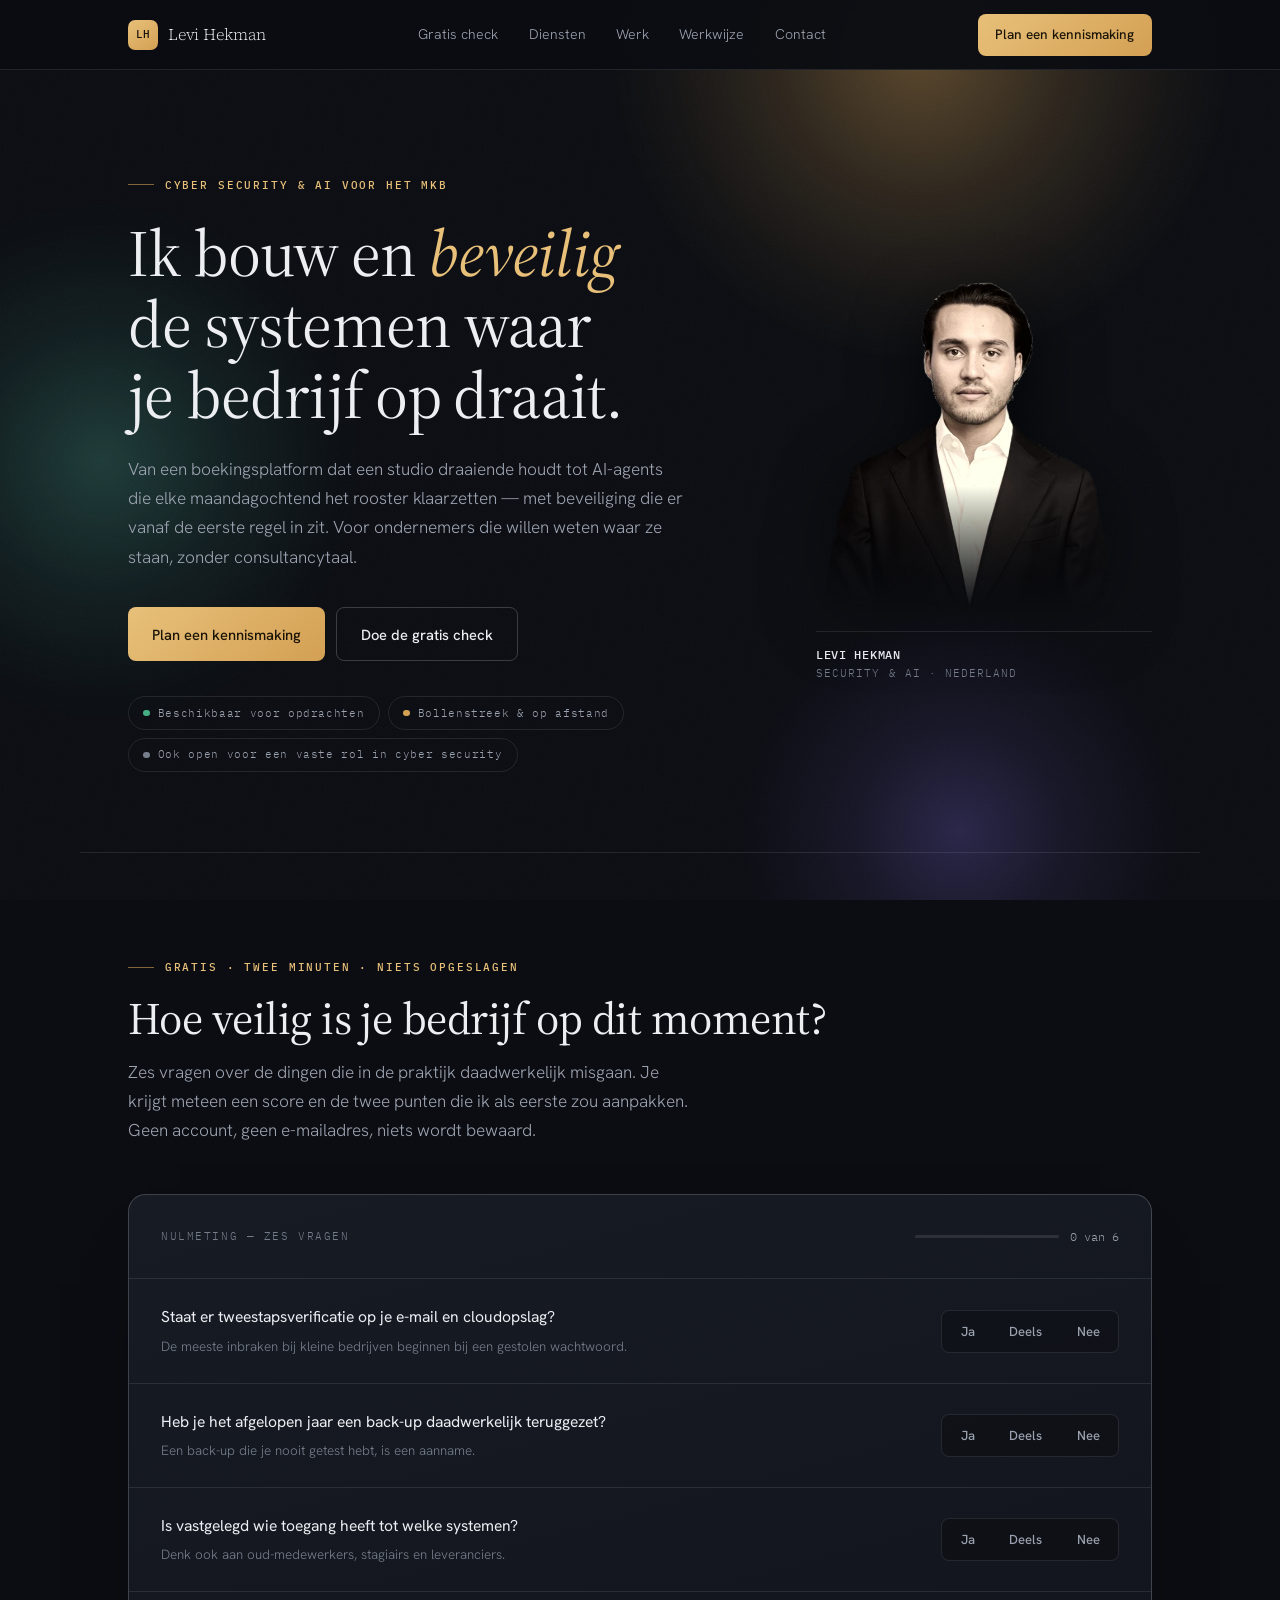
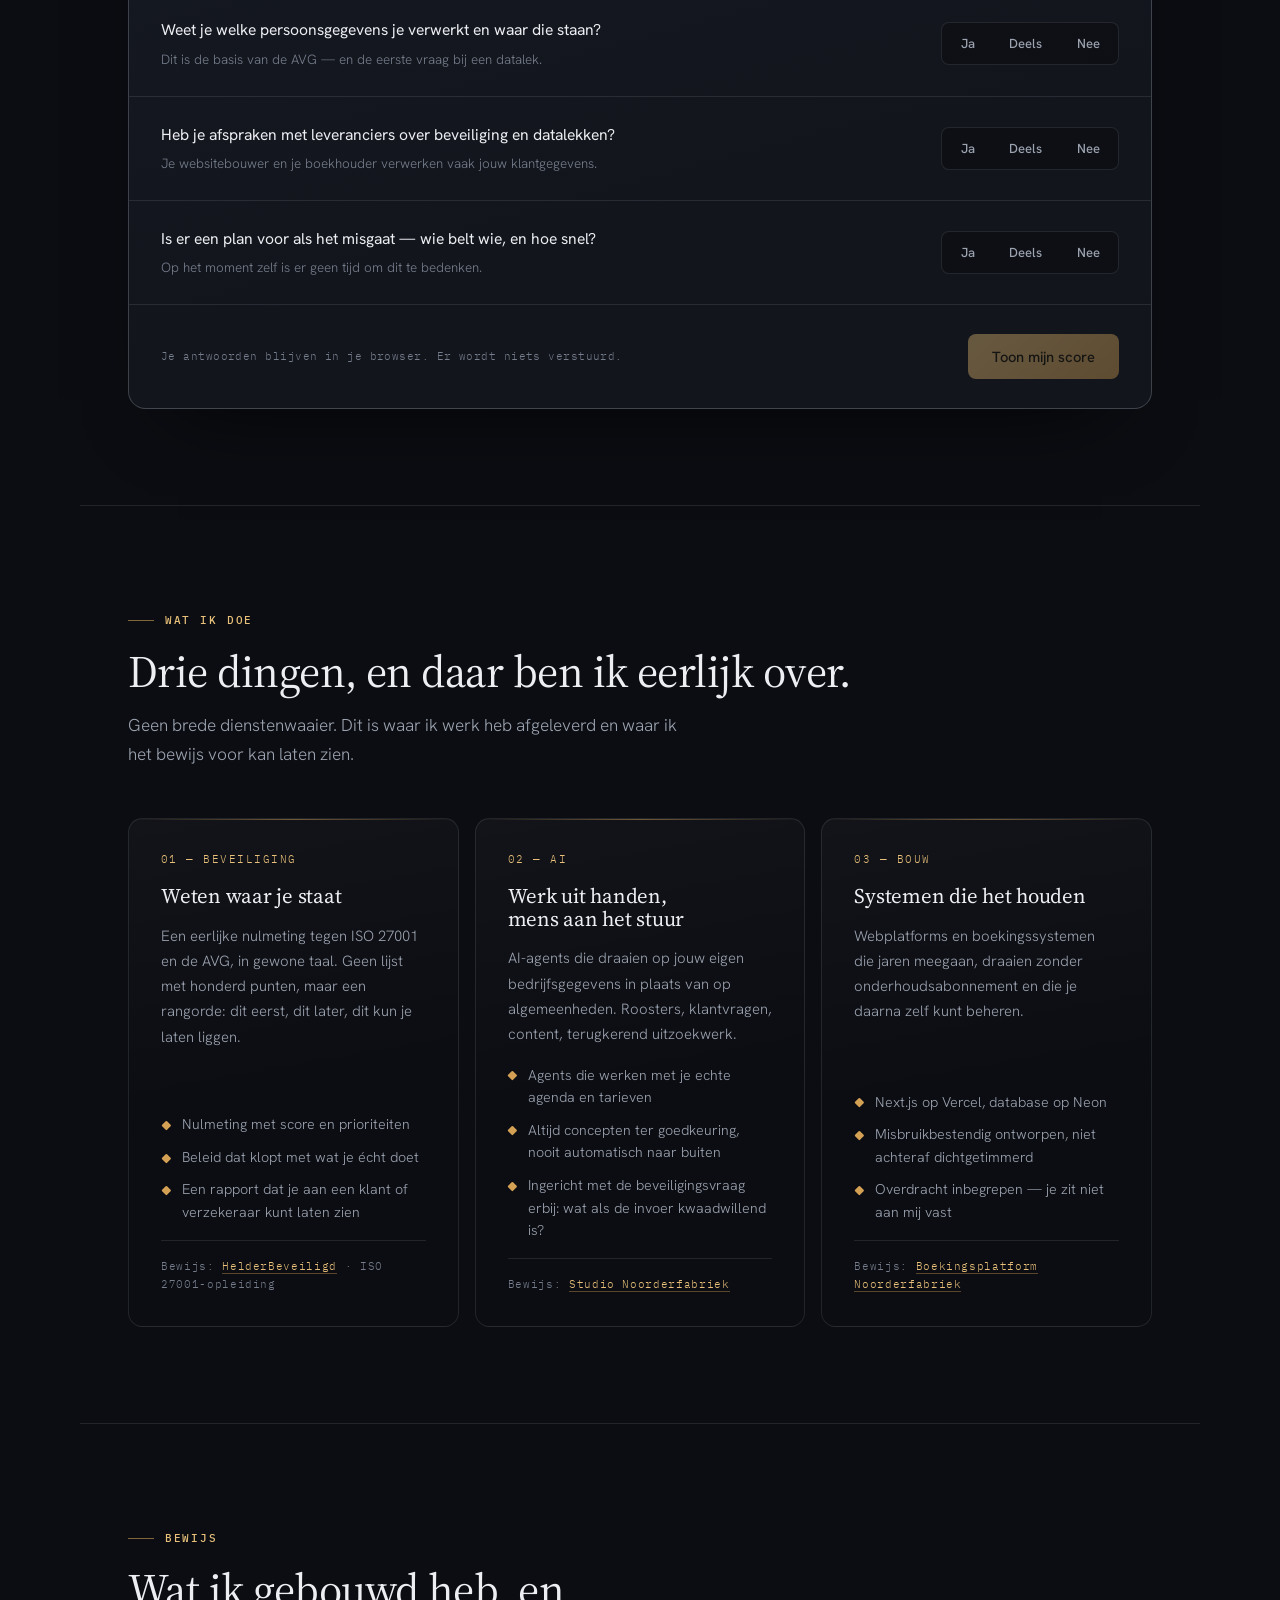
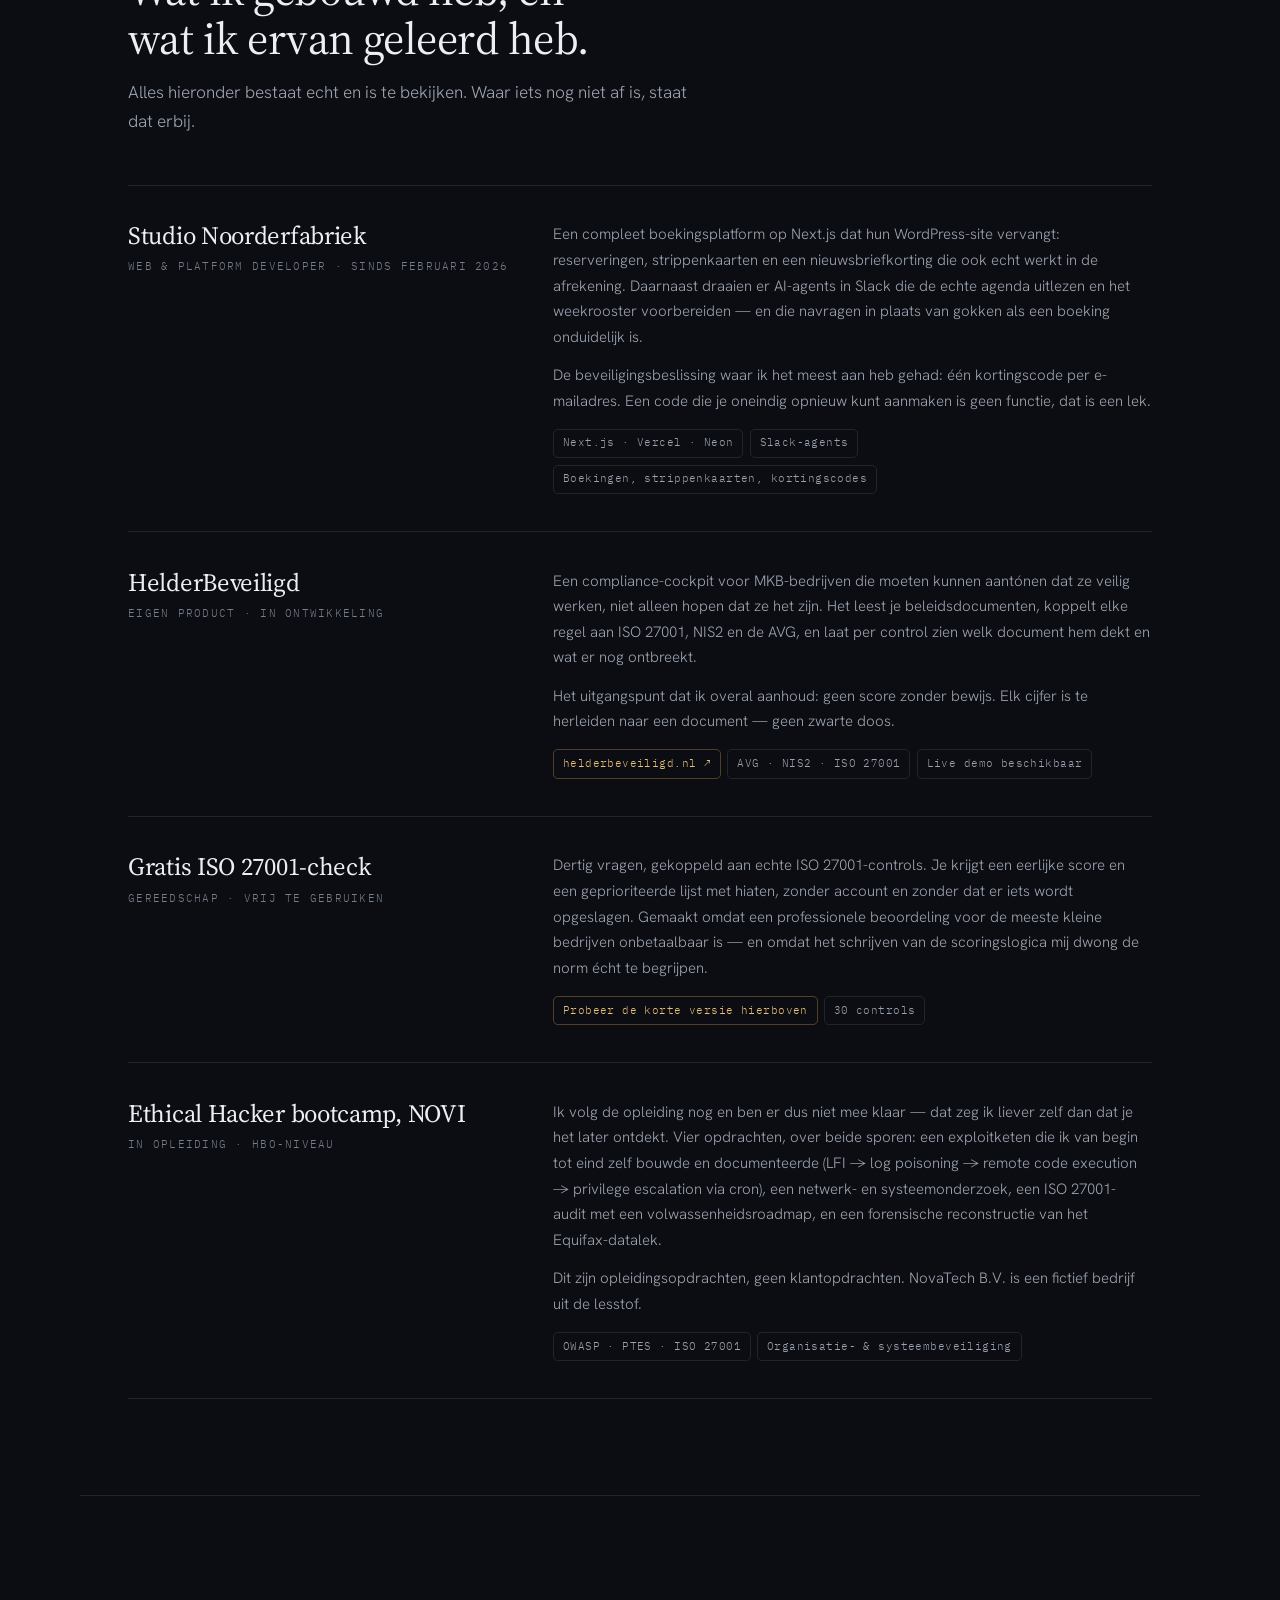
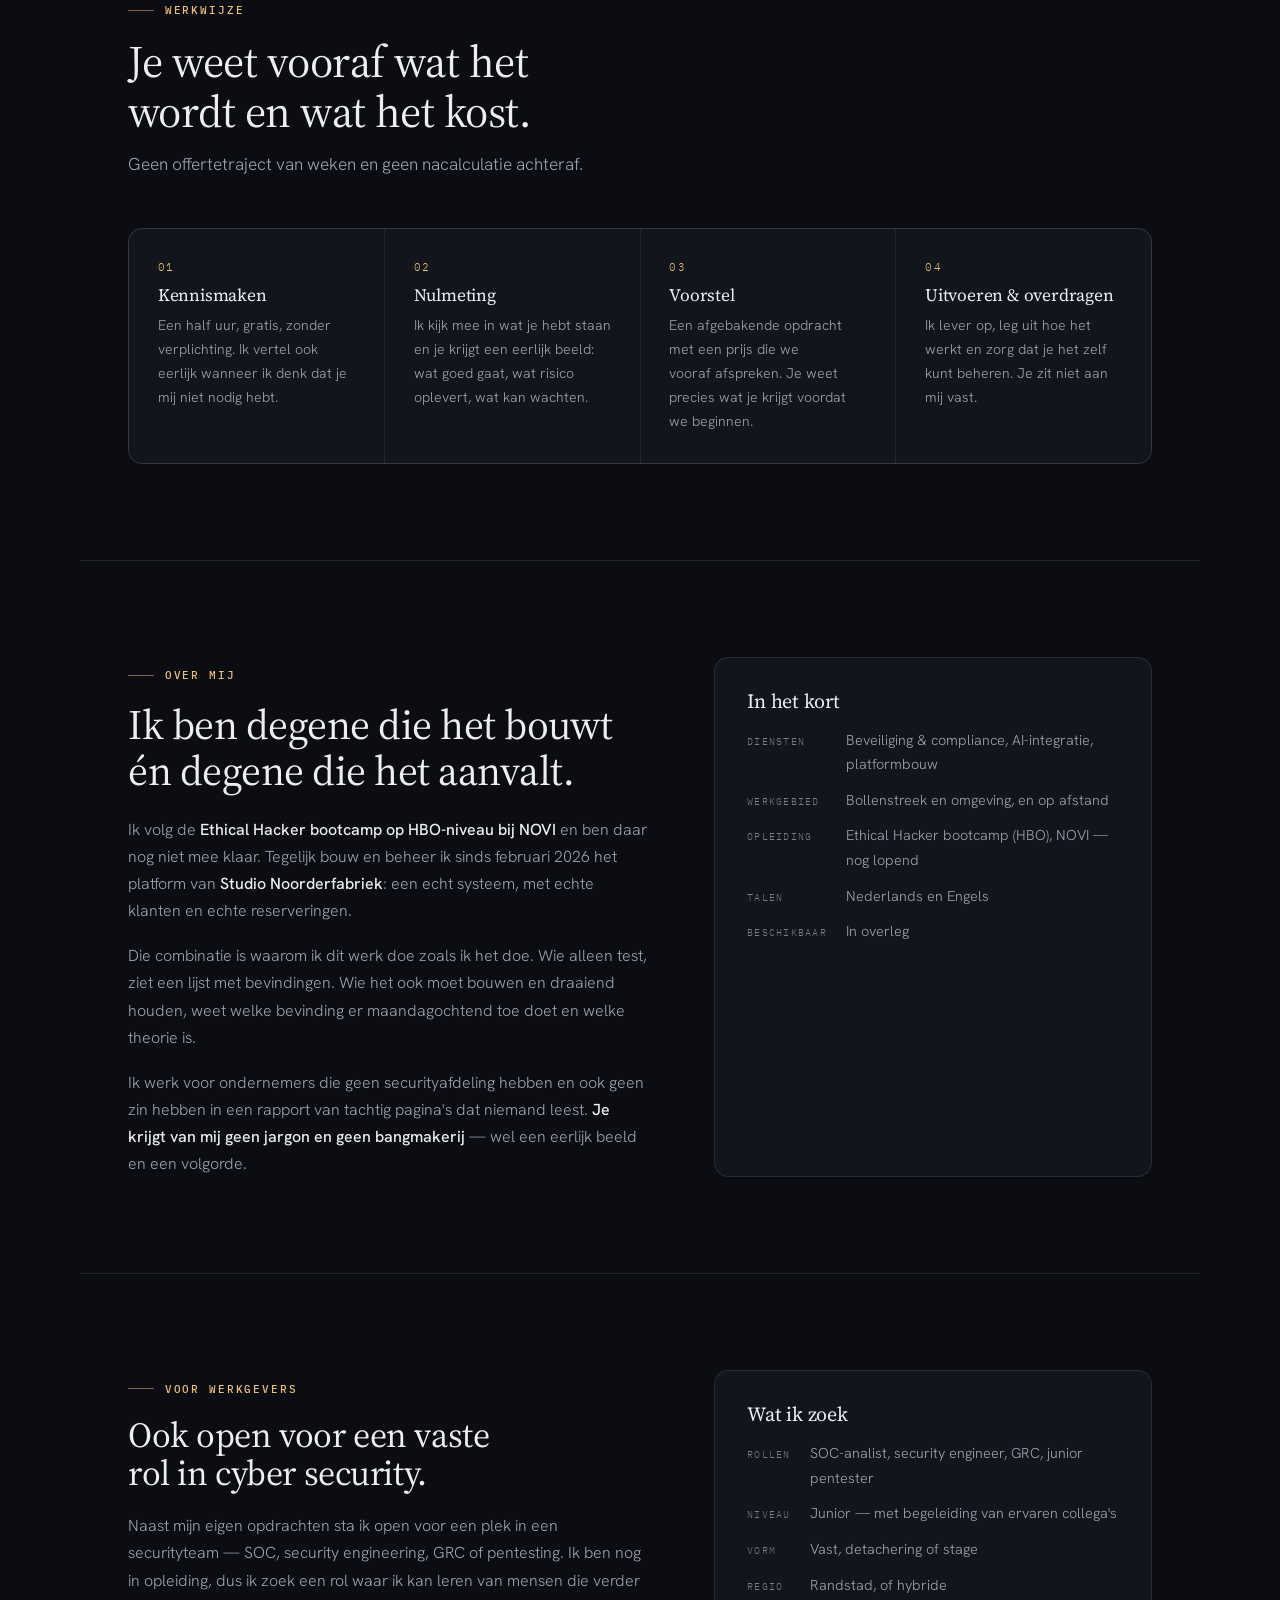
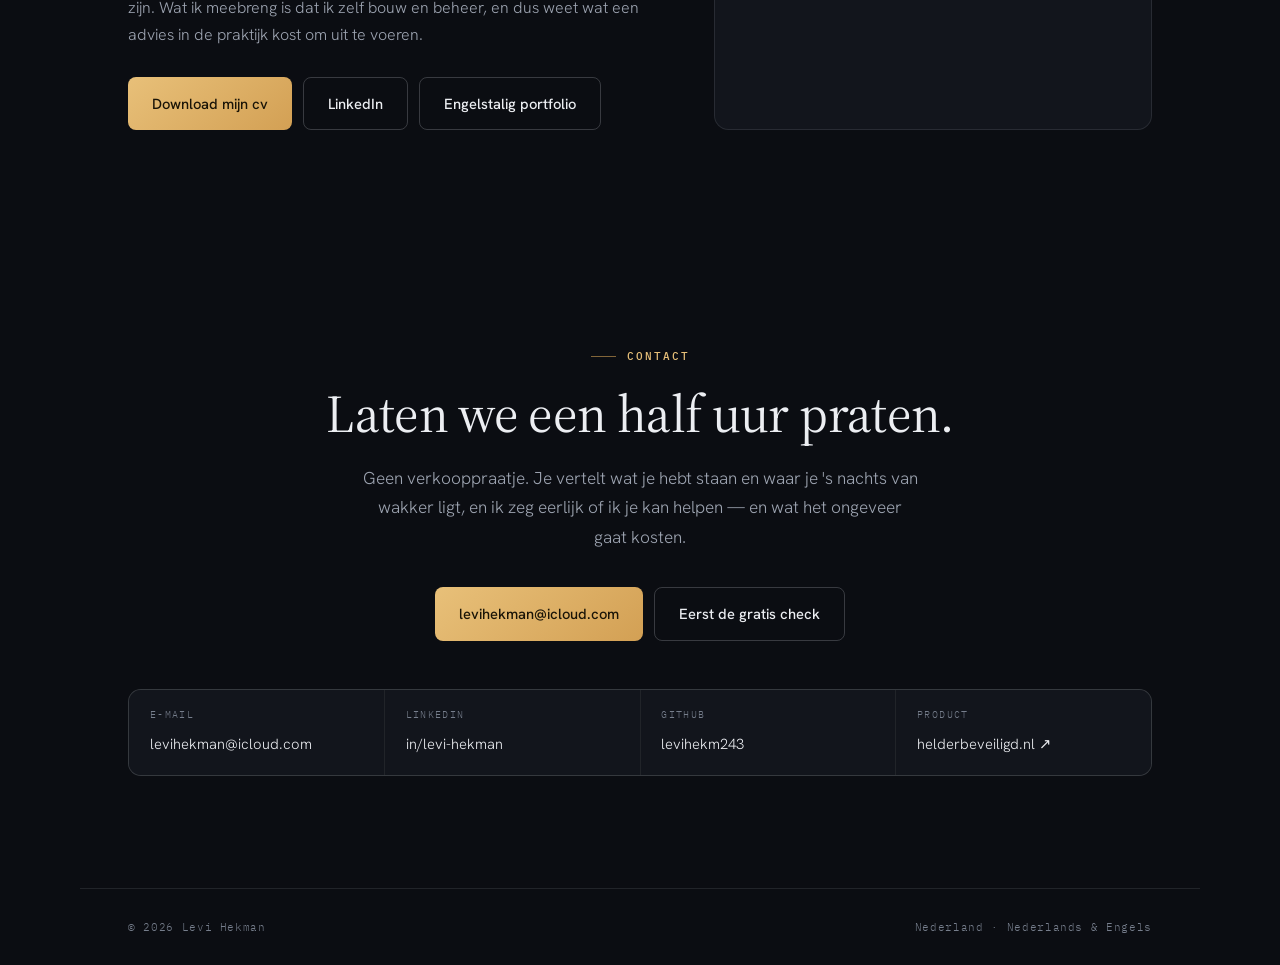
==== commit 9dc2eb54: "Fase 1: bugs in de check 1a Scorepercentage was onzichtbaar. .score::after is een gegenereerd laatst" ====
--- a/index.html
+++ b/index.html
@@ -95,11 +95,12 @@
 .btn{
   display:inline-flex;align-items:center;gap:.5rem;
   padding:.82rem 1.5rem;border-radius:.5rem;font-size:.92rem;font-weight:500;
+  font-family:inherit;background:transparent;border:0;cursor:pointer;
   transition:transform .18s,box-shadow .18s,background .2s,border-color .2s;white-space:nowrap;
 }
 .btn-g{background:linear-gradient(140deg,var(--gold-ink),var(--gold));color:#1a1407}
 .btn-g:hover{transform:translateY(-2px);box-shadow:0 14px 30px -14px rgba(211,160,84,.8)}
-.btn-o{border:1px solid var(--line-2);color:var(--text)}
+.btn-o{border:1px solid var(--line-2);color:var(--text);background:transparent}
 .btn-o:hover{transform:translateY(-2px);border-color:var(--gold);background:var(--gold-soft)}
 .btn-s{padding:.6rem 1.1rem;font-size:.85rem}
 
@@ -173,8 +174,8 @@
   background:conic-gradient(var(--gold) var(--deg,0deg), rgba(255,255,255,.07) 0);
   position:relative;
 }
-.score::after{content:"";position:absolute;inset:7px;border-radius:50%;background:var(--surface)}
-.score span{position:relative;font-family:var(--serif);font-size:2.1rem;line-height:1;color:var(--text)}
+.score::after{content:"";position:absolute;z-index:0;inset:7px;border-radius:50%;background:var(--surface)}
+.score span{position:relative;z-index:1;font-family:var(--serif);font-size:2.1rem;line-height:1;color:var(--text)}
 .score span i{font-style:normal;font-size:.9rem;color:var(--dim)}
 .res-head h3{font-size:clamp(1.3rem,2.6vw,1.8rem)}
 .res-head p{margin-top:.6rem;color:var(--muted);font-size:.95rem;max-width:48ch}
@@ -554,7 +555,7 @@
     {t:"Staat er tweestapsverificatie op je e-mail en cloudopslag?", s:"De meeste inbraken bij kleine bedrijven beginnen bij een gestolen wachtwoord.", g:"Toegangsbeveiliging", a:"Zet tweestapsverificatie aan op e-mail, cloudopslag en je boekhoudpakket. Dit is de goedkoopste maatregel met het grootste effect."},
     {t:"Heb je het afgelopen jaar een back-up daadwerkelijk teruggezet?", s:"Een back-up die je nooit getest hebt, is een aanname.", g:"Herstel na incident", a:"Zet één keer per jaar een back-up terug in een testomgeving. Pas dan weet je of je hem echt hebt."},
     {t:"Is vastgelegd wie toegang heeft tot welke systemen?", s:"Denk ook aan oud-medewerkers, stagiairs en leveranciers.", g:"Toegangsrechten", a:"Maak een overzicht van accounts per systeem en loop het elk kwartaal na. Oud-medewerkers zijn het vaakst vergeten risico."},
-    {t:"Weet je welke persoonsgegevens je verwerkt en waar die staan?", s:"Dit is de basis van de AVG — en de eerste vraag bij een datalek.", g:"AVG / persoonsgegevens", a:"Leg vast welke persoonsgegevens je verwerkt, waarom, en waar ze staan. Zonder dat overzicht kun je een datalek niet melden."},
+    {t:"Weet je welke persoonsgegevens je verwerkt en waar die staan?", s:"Dit is de basis van de AVG — en de eerste vraag bij een datalek.", g:"AVG / persoonsgegevens", a:"Leg vast welke persoonsgegevens je verwerkt, waarom, en waar ze staan. Zonder dat overzicht kun je een datalek niet goed en op tijd melden — en dat moet binnen 72 uur."},
     {t:"Heb je afspraken met leveranciers over beveiliging en datalekken?", s:"Je websitebouwer en je boekhouder verwerken vaak jouw klantgegevens.", g:"Leveranciers", a:"Leg per leverancier vast wie waarvoor verantwoordelijk is en binnen hoeveel tijd zij een incident melden."},
     {t:"Is er een plan voor als het misgaat — wie belt wie, en hoe snel?", s:"Op het moment zelf is er geen tijd om dit te bedenken.", g:"Incidentplan", a:"Schrijf één A4: wie beslist, wie belt de klanten, wie de verzekeraar, en binnen welke termijn. Meer is het niet."}
   ];
@@ -642,6 +643,9 @@
     document.getElementById('qs').style.display = '';
     document.getElementById('foot').style.display = '';
     document.getElementById('result').classList.remove('on');
+    document.getElementById('ring').style.setProperty('--deg','0deg');
+    document.getElementById('pct').innerHTML = '0<i>%</i>';
+    document.getElementById('gaps').innerHTML = '';
     update();
     document.getElementById('check').scrollIntoView({block:'start'});
   });
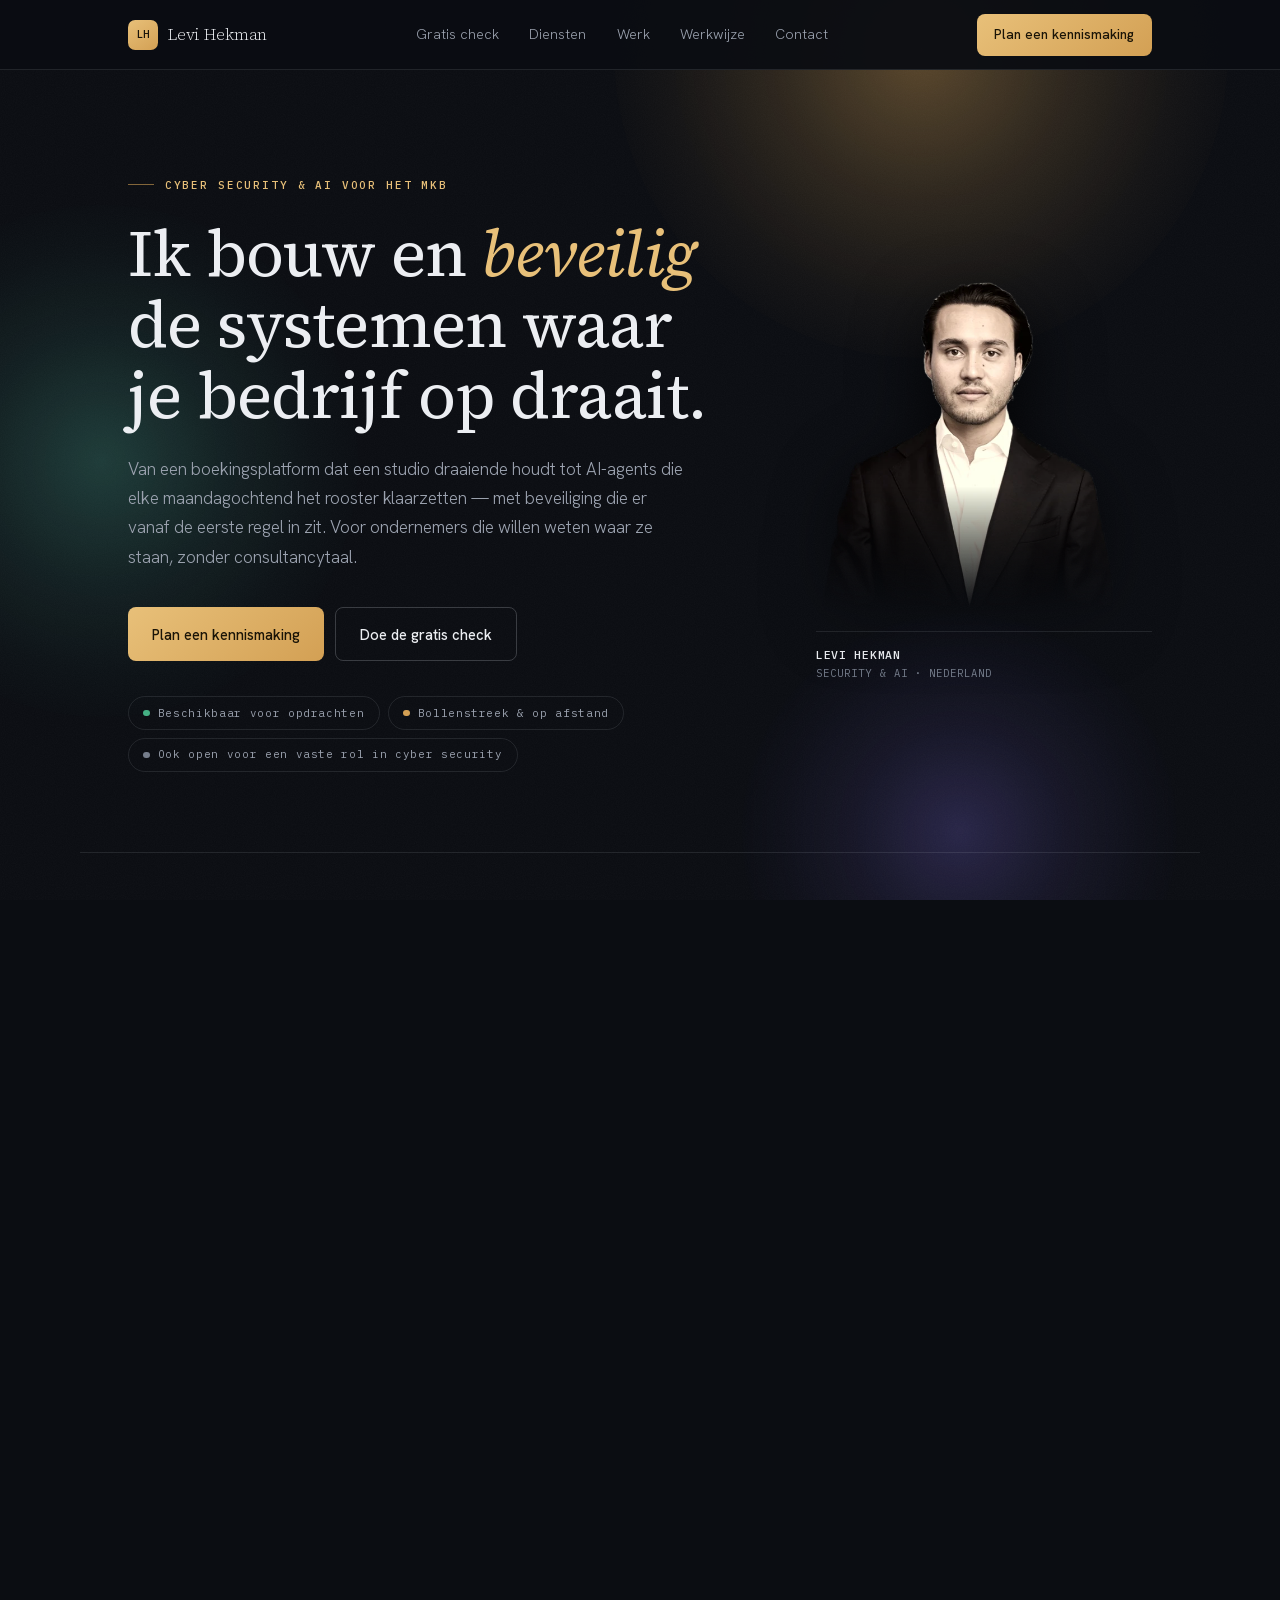
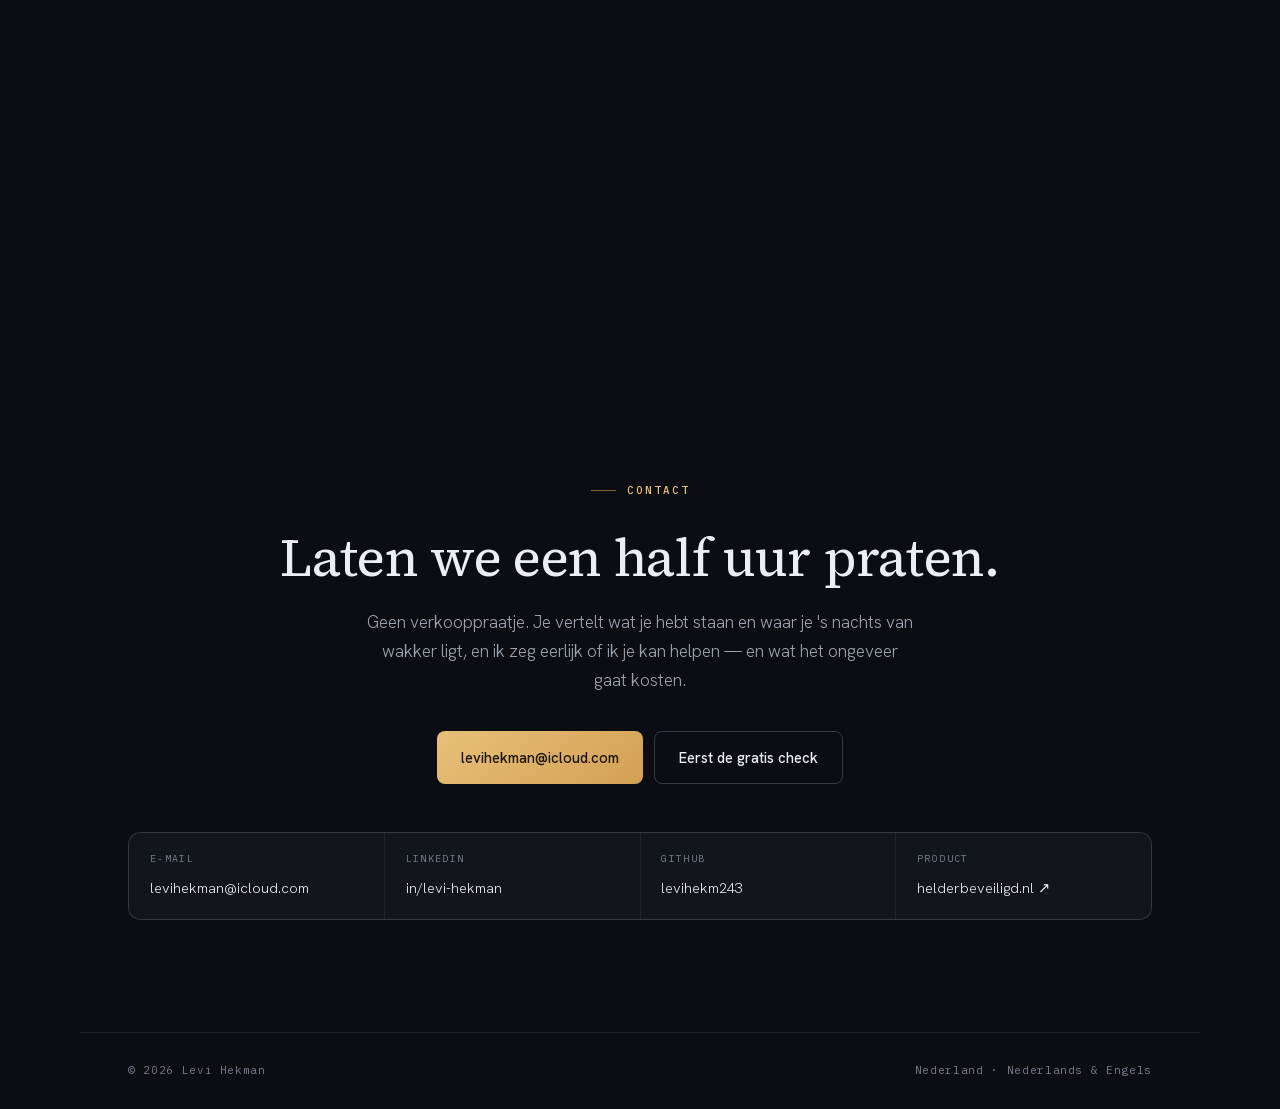
==== commit 6b883825: "Fase 2: privacy en basis-security 2a Lettertypen zelf gehost. Elke bezoeker stuurde zijn IP naar Goo" ====
--- a/index.html
+++ b/index.html
@@ -11,269 +11,20 @@
 <meta property="og:description" content="Ik bouw en beveilig de systemen waar je bedrijf op draait. Doe de gratis check van twee minuten.">
 <meta property="og:locale" content="nl_NL">
 <meta property="og:url" content="https://levihekman.nl/">
-<link rel="preconnect" href="https://fonts.googleapis.com">
-<link rel="preconnect" href="https://fonts.gstatic.com" crossorigin>
-<link rel="stylesheet" href="https://fonts.googleapis.com/css2?family=Source+Serif+4:ital,opsz,wght@0,8..60,400;0,8..60,600;1,8..60,400&family=Hanken+Grotesk:wght@300;400;500;600&family=IBM+Plex+Mono:wght@400;500&display=swap">
-<style>
-:root{
-  --bg:#0B0D12;
-  --surface:#12151C;
-  --raised:#171B24;
-  --line:rgba(199,204,214,.12);
-  --line-2:rgba(199,204,214,.24);
-  --text:#ECEEF2;
-  --muted:#9CA3B0;
-  --dim:#767E8C;
-  --gold:#D3A054;
-  --gold-ink:#E8C079;
-  --gold-soft:rgba(211,160,84,.13);
-  --teal:#58C9B0;
-  --good:#45B084;
-  --warn:#F0A048;
-  --bad:#E2604A;
-  --serif:'Source Serif 4',Georgia,'Times New Roman',serif;
-  --sans:'Hanken Grotesk',system-ui,-apple-system,'Segoe UI',sans-serif;
-  --mono:'IBM Plex Mono',ui-monospace,SFMono-Regular,Menlo,monospace;
-  --pad:clamp(1.15rem,5vw,3rem);
-  --maxw:70rem;
-}
-*,*::before,*::after{box-sizing:border-box}
-html{-webkit-text-size-adjust:100%}
-@media(prefers-reduced-motion:no-preference){html{scroll-behavior:smooth}}
-html,body{max-width:100%;overflow-x:clip}
-body{
-  margin:0;background:var(--bg);color:var(--text);
-  font-family:var(--sans);font-weight:300;font-size:clamp(1rem,1.05vw,1.06rem);line-height:1.7;
-  -webkit-font-smoothing:antialiased;
-}
-h1,h2,h3{margin:0;font-family:var(--serif);font-weight:400;letter-spacing:-.012em;text-wrap:balance;line-height:1.1}
-p{margin:0;text-wrap:pretty}
-a{color:inherit;text-decoration:none}
-ul{margin:0;padding:0;list-style:none}
-:focus-visible{outline:2px solid var(--gold);outline-offset:3px;border-radius:3px}
-.wrap{max-width:var(--maxw);margin:0 auto;padding-inline:var(--pad)}
-section[id]{scroll-margin-top:5rem}
-.eyebrow{
-  font-family:var(--mono);font-size:.68rem;font-weight:500;letter-spacing:.17em;text-transform:uppercase;
-  color:var(--gold-ink);display:inline-flex;align-items:center;gap:.7rem;
-}
-.eyebrow::before{content:"";width:1.6rem;height:1px;background:var(--gold);opacity:.6}
-.lead{color:var(--muted);font-size:clamp(1.02rem,1.35vw,1.16rem);max-width:56ch}
-.tbc{color:var(--warn);font-family:var(--mono);font-size:.82em;letter-spacing:.02em}
-
-/* ---------- ambient ---------- */
-.aura{position:fixed;inset:0;z-index:0;pointer-events:none;overflow:hidden}
-.aura i{position:absolute;display:block;border-radius:50%;will-change:transform;contain:strict}
-.aura .g1{width:48vmax;height:48vmax;left:48%;top:-20vmax;background:radial-gradient(circle,rgba(211,160,84,.40),rgba(211,160,84,.17) 34%,rgba(211,160,84,.05) 58%,transparent 76%);animation:drift1 38s ease-in-out infinite}
-.aura .g2{width:40vmax;height:40vmax;left:-12vmax;top:16vmax;background:radial-gradient(circle,rgba(88,201,176,.25),rgba(88,201,176,.10) 34%,rgba(88,201,176,.03) 58%,transparent 76%);animation:drift2 47s ease-in-out infinite}
-.aura .g3{width:34vmax;height:34vmax;left:58%;top:48vmax;background:radial-gradient(circle,rgba(141,121,255,.23),rgba(141,121,255,.09) 34%,rgba(141,121,255,.03) 58%,transparent 76%);animation:drift3 56s ease-in-out infinite}
-@keyframes drift1{0%,100%{transform:translate3d(0,0,0) scale(1)}50%{transform:translate3d(-7vw,5vh,0) scale(1.12)}}
-@keyframes drift2{0%,100%{transform:translate3d(0,0,0) scale(1)}50%{transform:translate3d(6vw,-4vh,0) scale(1.1)}}
-@keyframes drift3{0%,100%{transform:translate3d(0,0,0) scale(1)}50%{transform:translate3d(-5vw,-6vh,0) scale(1.08)}}
-.grain{
-  position:fixed;inset:0;z-index:1;pointer-events:none;opacity:.035;
-  background-image:url("data:image/svg+xml;utf8,<svg xmlns='http://www.w3.org/2000/svg' width='160' height='160'><filter id='n'><feTurbulence type='fractalNoise' baseFrequency='0.9' numOctaves='3' stitchTiles='stitch'/><feColorMatrix type='saturate' values='0'/></filter><rect width='160' height='160' filter='url(%23n)'/></svg>");
-  background-size:160px 160px;
-}
-.page{position:relative;z-index:2}
-
-/* ---------- nav ---------- */
-.nav{position:sticky;top:0;z-index:60;background:rgba(11,13,18,.95);border-bottom:1px solid var(--line)}
-.nav-in{max-width:var(--maxw);margin:0 auto;padding:.85rem var(--pad);display:flex;align-items:center;justify-content:space-between;gap:1rem}
-.mark{display:flex;align-items:center;gap:.65rem;font-family:var(--serif);font-size:1.02rem;letter-spacing:-.01em}
-.mark b{
-  display:grid;place-items:center;width:1.85rem;height:1.85rem;border-radius:.45rem;
-  background:linear-gradient(145deg,var(--gold-ink),var(--gold));color:#19140a;
-  font-family:var(--mono);font-size:.66rem;font-weight:500;
-}
-.nav ul{display:none;gap:1.9rem;font-size:.88rem}
-.nav ul a{color:var(--muted);transition:color .2s}
-.nav ul a:hover{color:var(--text)}
-@media(min-width:950px){.nav ul{display:flex}}
-
-/* ---------- buttons ---------- */
-.btn{
-  display:inline-flex;align-items:center;gap:.5rem;
-  padding:.82rem 1.5rem;border-radius:.5rem;font-size:.92rem;font-weight:500;
-  font-family:inherit;background:transparent;border:0;cursor:pointer;
-  transition:transform .18s,box-shadow .18s,background .2s,border-color .2s;white-space:nowrap;
-}
-.btn-g{background:linear-gradient(140deg,var(--gold-ink),var(--gold));color:#1a1407}
-.btn-g:hover{transform:translateY(-2px);box-shadow:0 14px 30px -14px rgba(211,160,84,.8)}
-.btn-o{border:1px solid var(--line-2);color:var(--text);background:transparent}
-.btn-o:hover{transform:translateY(-2px);border-color:var(--gold);background:var(--gold-soft)}
-.btn-s{padding:.6rem 1.1rem;font-size:.85rem}
-
-/* ---------- hero ---------- */
-.hero{padding-block:clamp(3rem,8vw,6rem) clamp(3rem,7vw,5rem)}
-.hero-grid{display:grid;gap:clamp(2.5rem,5vw,4rem);grid-template-columns:1fr;align-items:center}
-@media(min-width:900px){.hero-grid{grid-template-columns:minmax(0,1.25fr) minmax(0,.75fr)}}
-.hero h1{font-size:clamp(2.3rem,5.4vw,4.1rem);margin-block:1.5rem 0;line-height:1.08}
-.hero h1 em{font-style:italic;color:var(--gold-ink)}
-.hero .lead{margin-top:1.5rem}
-.hero-cta{display:flex;gap:.7rem;flex-wrap:wrap;margin-top:2.2rem}
-.chips{display:flex;flex-wrap:wrap;gap:.5rem;margin-top:2.2rem}
-.chip{
-  display:inline-flex;align-items:center;gap:.5rem;
-  border:1px solid var(--line);border-radius:999px;padding:.42rem .9rem;
-  font-family:var(--mono);font-size:.68rem;letter-spacing:.06em;color:var(--muted);
-}
-.chip::before{content:"";width:.4rem;height:.4rem;border-radius:999px;background:var(--good)}
-.chip.alt::before{background:var(--gold)}
-.chip.neutral::before{background:var(--dim)}
-.portrait{position:relative;margin:0 auto;width:100%;max-width:19rem}
-@media(min-width:900px){.portrait{margin:0 0 0 auto;max-width:21rem}}
-.portrait img{display:block;width:100%;height:auto;filter:drop-shadow(0 24px 34px rgba(0,0,0,.75))}
-.portrait figcaption{
-  margin-top:.9rem;padding-top:.85rem;border-top:1px solid var(--line);
-  font-family:var(--mono);font-size:.66rem;letter-spacing:.1em;text-transform:uppercase;color:var(--dim);line-height:1.7;
-}
-.portrait figcaption b{display:block;color:var(--text);font-weight:500;letter-spacing:.06em;font-size:.72rem}
-
-/* ---------- section scaffold ---------- */
-.sec{padding-block:clamp(3.5rem,8vw,6rem);border-top:1px solid var(--line)}
-.sec-head{max-width:46rem;margin-bottom:clamp(2rem,4vw,3rem)}
-.sec-head h2{font-size:clamp(1.8rem,3.8vw,2.8rem);margin-block:1.1rem .9rem}
-
-/* ---------- scan ---------- */
-.scan{
-  border:1px solid var(--line-2);border-radius:1.1rem;overflow:hidden;
-  background:linear-gradient(165deg,var(--raised),var(--surface) 70%);
-  box-shadow:0 40px 80px -50px rgba(0,0,0,.9);
-}
-.scan-top{padding:clamp(1.3rem,3vw,2rem);border-bottom:1px solid var(--line);display:flex;justify-content:space-between;gap:1rem;align-items:center;flex-wrap:wrap}
-.scan-top .t{font-family:var(--mono);font-size:.7rem;letter-spacing:.14em;text-transform:uppercase;color:var(--dim)}
-.prog{display:flex;align-items:center;gap:.7rem;font-family:var(--mono);font-size:.72rem;color:var(--muted)}
-.prog .track{width:clamp(5rem,18vw,9rem);height:3px;border-radius:999px;background:rgba(255,255,255,.1);overflow:hidden}
-.prog .fill{display:block;height:100%;width:0;border-radius:999px;background:linear-gradient(90deg,var(--gold),var(--gold-ink));transition:width .45s cubic-bezier(.2,.7,.3,1)}
-.q{padding:clamp(1.1rem,2.6vw,1.5rem) clamp(1.3rem,3vw,2rem);border-bottom:1px solid var(--line);display:grid;gap:.9rem}
-@media(min-width:760px){.q{grid-template-columns:minmax(0,1fr) auto;align-items:center;gap:2rem}}
-.q:last-of-type{border-bottom:0}
-.q .qt{font-size:.98rem;color:var(--text);font-weight:400}
-.q .qs{display:block;margin-top:.3rem;font-size:.84rem;color:var(--dim)}
-.opts{display:grid;grid-template-columns:repeat(3,1fr);gap:.35rem;border:1px solid var(--line);border-radius:.5rem;padding:.25rem;background:rgba(0,0,0,.25)}
-@media(min-width:760px){.opts{display:flex}}
-.opts button{
-  border:0;background:transparent;color:var(--muted);
-  padding:.5rem .9rem;border-radius:.35rem;font-size:.82rem;font-weight:500;
-  transition:background .2s,color .2s;font-family:inherit;
-}
-.opts button:hover{color:var(--text);background:rgba(255,255,255,.05)}
-.opts button[aria-pressed="true"]{background:var(--gold);color:#1a1407}
-.scan-foot{padding:clamp(1.2rem,3vw,1.8rem) clamp(1.3rem,3vw,2rem);display:flex;justify-content:space-between;align-items:center;gap:1rem;flex-wrap:wrap;border-top:1px solid var(--line)}
-.scan-foot .hint{font-family:var(--mono);font-size:.7rem;color:var(--dim);letter-spacing:.04em}
-.btn[disabled]{opacity:.4;pointer-events:none}
-
-/* result */
-.result{display:none;padding:clamp(1.5rem,3.5vw,2.4rem)}
-.result.on{display:block}
-.res-head{display:grid;gap:1.5rem;align-items:center;grid-template-columns:1fr}
-@media(min-width:680px){.res-head{grid-template-columns:auto minmax(0,1fr)}}
-.score{
-  width:7.5rem;height:7.5rem;border-radius:50%;display:grid;place-items:center;
-  background:conic-gradient(var(--gold) var(--deg,0deg), rgba(255,255,255,.07) 0);
-  position:relative;
-}
-.score::after{content:"";position:absolute;z-index:0;inset:7px;border-radius:50%;background:var(--surface)}
-.score span{position:relative;z-index:1;font-family:var(--serif);font-size:2.1rem;line-height:1;color:var(--text)}
-.score span i{font-style:normal;font-size:.9rem;color:var(--dim)}
-.res-head h3{font-size:clamp(1.3rem,2.6vw,1.8rem)}
-.res-head p{margin-top:.6rem;color:var(--muted);font-size:.95rem;max-width:48ch}
-.gaps{margin-top:1.8rem;border-top:1px solid var(--line);padding-top:1.4rem;display:grid;gap:.8rem}
-.gap{display:grid;gap:.5rem 1rem;grid-template-columns:auto 1fr;align-items:start}
-.sev{
-  font-family:var(--mono);font-size:.62rem;letter-spacing:.1em;text-transform:uppercase;
-  padding:.28rem .5rem;border-radius:.25rem;white-space:nowrap;
-}
-.sev.hoog{color:var(--bad);background:rgba(226,96,74,.12);border:1px solid rgba(226,96,74,.3)}
-.sev.midden{color:var(--warn);background:rgba(240,160,72,.1);border:1px solid rgba(240,160,72,.28)}
-.gap b{display:block;font-weight:500;color:var(--text);font-size:.95rem}
-.gap span{color:var(--muted);font-size:.89rem}
-.res-cta{margin-top:1.8rem;display:flex;gap:.7rem;flex-wrap:wrap;align-items:center}
-.res-cta .small{font-family:var(--mono);font-size:.68rem;color:var(--dim)}
-
-/* ---------- services ---------- */
-.svcs{display:grid;gap:1rem;grid-template-columns:1fr}
-@media(min-width:880px){.svcs{grid-template-columns:repeat(3,1fr)}}
-.svc{
-  border:1px solid var(--line);border-radius:.9rem;padding:clamp(1.4rem,3vw,2rem);
-  background:linear-gradient(170deg,rgba(255,255,255,.03),transparent 60%);
-  display:flex;flex-direction:column;gap:1rem;position:relative;overflow:hidden;
-}
-.svc::before{content:"";position:absolute;inset:0 0 auto;height:1px;background:linear-gradient(90deg,transparent,var(--gold),transparent);opacity:.5}
-.svc .n{font-family:var(--mono);font-size:.66rem;letter-spacing:.14em;color:var(--gold-ink);text-transform:uppercase}
-.svc h3{font-size:1.3rem}
-.svc > p{color:var(--muted);font-size:.93rem}
-.svc ul{display:flex;flex-direction:column;gap:.6rem;margin-top:auto}
-.svc li{position:relative;padding-left:1.3rem;font-size:.89rem;color:var(--muted);line-height:1.6}
-.svc li::before{content:"";position:absolute;left:.1rem;top:.62em;width:.42rem;height:.42rem;border-radius:1px;background:var(--gold);transform:rotate(45deg)}
-.svc .pf{padding-top:1rem;border-top:1px solid var(--line);font-family:var(--mono);font-size:.68rem;letter-spacing:.06em;color:var(--dim)}
-.svc .pf a{color:var(--gold-ink);border-bottom:1px solid rgba(211,160,84,.4)}
-
-/* ---------- cases ---------- */
-.cases{border-top:1px solid var(--line)}
-.case{
-  display:grid;gap:.6rem 2.5rem;grid-template-columns:1fr;
-  padding-block:clamp(1.6rem,3.2vw,2.3rem);border-bottom:1px solid var(--line);position:relative;
-}
-@media(min-width:860px){.case{grid-template-columns:minmax(0,.9fr) minmax(0,1.4fr)}}
-.case::after{content:"";position:absolute;left:0;right:100%;top:-1px;height:1px;background:linear-gradient(90deg,var(--gold),transparent);transition:right .6s cubic-bezier(.2,.7,.3,1)}
-.case:hover::after{right:0}
-.case h3{font-size:clamp(1.2rem,2.3vw,1.55rem)}
-.case .meta{display:block;margin-top:.55rem;font-family:var(--mono);font-size:.66rem;letter-spacing:.12em;text-transform:uppercase;color:var(--dim)}
-.case p{color:var(--muted);font-size:.94rem}
-.case .ev{margin-top:.9rem;display:flex;flex-wrap:wrap;gap:.4rem}
-.case .ev span,.case .ev a{
-  font-family:var(--mono);font-size:.66rem;letter-spacing:.04em;color:var(--muted);
-  border:1px solid var(--line);border-radius:.3rem;padding:.3rem .55rem;
-}
-.case .ev a{color:var(--gold-ink);border-color:rgba(211,160,84,.35)}
-.case .ev a:hover{background:var(--gold-soft)}
-
-/* ---------- werkwijze ---------- */
-.steps{display:grid;gap:1px;background:var(--line);border:1px solid var(--line);border-radius:.9rem;overflow:hidden;grid-template-columns:1fr}
-@media(min-width:760px){.steps{grid-template-columns:repeat(4,1fr)}}
-.step{background:var(--surface);padding:clamp(1.3rem,2.8vw,1.8rem);display:flex;flex-direction:column;gap:.6rem}
-.step .n{font-family:var(--mono);font-size:.68rem;color:var(--gold-ink);letter-spacing:.14em}
-.step h3{font-size:1.08rem}
-.step p{font-size:.88rem;color:var(--muted)}
-
-/* ---------- over / werkgevers ---------- */
-.split{display:grid;gap:clamp(2rem,4vw,3.5rem);grid-template-columns:1fr}
-@media(min-width:880px){.split{grid-template-columns:minmax(0,1.1fr) minmax(0,.9fr)}}
-.prose p+p{margin-top:1.1rem}
-.prose{color:var(--muted);max-width:58ch}
-.prose b{color:var(--text);font-weight:500}
-.panel{border:1px solid var(--line);border-radius:.9rem;padding:clamp(1.4rem,3vw,2rem);background:var(--surface)}
-.panel h3{font-size:1.25rem;margin-bottom:1rem}
-.deflist{display:grid;grid-template-columns:auto 1fr;gap:.7rem 1.2rem;font-size:.9rem;align-items:baseline}
-.deflist dt{font-family:var(--mono);font-size:.64rem;letter-spacing:.12em;text-transform:uppercase;color:var(--dim);white-space:nowrap}
-.deflist dd{margin:0;color:var(--muted)}
-
-/* ---------- contact ---------- */
-.contact{text-align:center;padding-block:clamp(4rem,9vw,7rem)}
-.contact h2{font-size:clamp(2rem,5vw,3.3rem)}
-.contact .lead{margin:1.3rem auto 2.2rem}
-.cgrid{display:grid;grid-template-columns:repeat(auto-fit,minmax(min(100%,12rem),1fr));gap:1px;background:var(--line);border:1px solid var(--line);border-radius:.8rem;overflow:hidden;margin-top:3rem;text-align:left}
-.citem{background:var(--surface);padding:1.1rem 1.3rem;transition:background .25s}
-.citem:hover{background:var(--raised)}
-.citem .k{display:block;font-family:var(--mono);font-size:.62rem;letter-spacing:.14em;text-transform:uppercase;color:var(--dim);margin-bottom:.4rem}
-.citem .v{font-size:.92rem;color:var(--text);word-break:break-word}
-footer{border-top:1px solid var(--line);padding-block:1.8rem;display:flex;justify-content:space-between;gap:1rem;flex-wrap:wrap;font-family:var(--mono);font-size:.68rem;letter-spacing:.06em;color:var(--dim)}
-
-.rise{opacity:0;transform:translateY(16px);animation:rise .9s cubic-bezier(.2,.75,.3,1) forwards}
-@keyframes rise{to{opacity:1;transform:none}}
-.d1{animation-delay:.05s}.d2{animation-delay:.16s}.d3{animation-delay:.28s}.d4{animation-delay:.42s}
-.reveal{opacity:0;transform:translateY(18px);transition:opacity .85s ease,transform .85s cubic-bezier(.2,.7,.3,1)}
-.reveal.in{opacity:1;transform:none}
-@media(max-width:760px){.aura .g3{display:none}}
-@media(prefers-reduced-motion:reduce){
-  .rise{animation:none;opacity:1;transform:none}
-  .reveal{opacity:1;transform:none;transition:none}
-  .aura i{animation:none}
-  *{transition-duration:.001ms !important}
-}
-</style>
+
+<link rel="preload" href="fonts/source-serif-4.woff2" as="font" type="font/woff2" crossorigin>
+<link rel="preload" href="fonts/hanken-grotesk.woff2" as="font" type="font/woff2" crossorigin>
+<link rel="stylesheet" href="css/style.css">
+<link rel="canonical" href="https://levihekman.nl/">
+<meta name="referrer" content="strict-origin-when-cross-origin">
+<link rel="icon" href="favicon.svg" type="image/svg+xml">
+<link rel="icon" href="favicon.ico" sizes="32x32">
+<link rel="apple-touch-icon" href="apple-touch-icon.png">
+<meta property="og:image" content="https://levihekman.nl/img/og.png">
+<meta property="og:image:width" content="1200">
+<meta property="og:image:height" content="630">
+<meta name="twitter:card" content="summary_large_image">
+<meta http-equiv="Content-Security-Policy" content="default-src 'self'; script-src 'self'; style-src 'self'; font-src 'self'; img-src 'self' data:; connect-src 'self'; object-src 'none'; base-uri 'self'; form-action 'self'; upgrade-insecure-requests">
 </head>
 <body>
 
@@ -417,7 +168,7 @@
         </div>
         <div>
           <p>Een compleet boekingsplatform op Next.js dat hun WordPress-site vervangt: reserveringen, strippenkaarten en een nieuwsbriefkorting die ook echt werkt in de afrekening. Daarnaast draaien er AI-agents in Slack die de echte agenda uitlezen en het weekrooster voorbereiden — en die navragen in plaats van gokken als een boeking onduidelijk is.</p>
-          <p style="margin-top:.8rem">De beveiligingsbeslissing waar ik het meest aan heb gehad: één kortingscode per e-mailadres. Een code die je oneindig opnieuw kunt aanmaken is geen functie, dat is een lek.</p>
+          <p class="mt-s">De beveiligingsbeslissing waar ik het meest aan heb gehad: één kortingscode per e-mailadres. Een code die je oneindig opnieuw kunt aanmaken is geen functie, dat is een lek.</p>
           <div class="ev">
             <span>Next.js · Vercel · Neon</span><span>Slack-agents</span><span>Boekingen, strippenkaarten, kortingscodes</span>
           </div>
@@ -431,7 +182,7 @@
         </div>
         <div>
           <p>Een compliance-cockpit voor MKB-bedrijven die moeten kunnen aantónen dat ze veilig werken, niet alleen hopen dat ze het zijn. Het leest je beleidsdocumenten, koppelt elke regel aan ISO 27001, NIS2 en de AVG, en laat per control zien welk document hem dekt en wat er nog ontbreekt.</p>
-          <p style="margin-top:.8rem">Het uitgangspunt dat ik overal aanhoud: geen score zonder bewijs. Elk cijfer is te herleiden naar een document — geen zwarte doos.</p>
+          <p class="mt-s">Het uitgangspunt dat ik overal aanhoud: geen score zonder bewijs. Elk cijfer is te herleiden naar een document — geen zwarte doos.</p>
           <div class="ev">
             <a href="https://helderbeveiligd.nl">helderbeveiligd.nl ↗</a><span>AVG · NIS2 · ISO 27001</span><span>Live demo beschikbaar</span>
           </div>
@@ -456,7 +207,7 @@
         </div>
         <div>
           <p>Ik volg de opleiding nog en ben er dus niet mee klaar — dat zeg ik liever zelf dan dat je het later ontdekt. Vier opdrachten, over beide sporen: een exploitketen die ik van begin tot eind zelf bouwde en documenteerde (LFI → log poisoning → remote code execution → privilege escalation via cron), een netwerk- en systeemonderzoek, een ISO 27001-audit met een volwassenheidsroadmap, en een forensische reconstructie van het Equifax-datalek.</p>
-          <p style="margin-top:.8rem">Dit zijn opleidingsopdrachten, geen klantopdrachten. NovaTech B.V. is een fictief bedrijf uit de lesstof.</p>
+          <p class="mt-s">Dit zijn opleidingsopdrachten, geen klantopdrachten. NovaTech B.V. is een fictief bedrijf uit de lesstof.</p>
           <div class="ev"><span>OWASP · PTES · ISO 27001</span><span>Organisatie- &amp; systeembeveiliging</span></div>
         </div>
       </article>
@@ -482,7 +233,7 @@
     <div class="split">
       <div class="reveal">
         <p class="eyebrow">Over mij</p>
-        <h2 style="font-size:clamp(1.8rem,3.6vw,2.6rem);margin-block:1.1rem 1.4rem">Ik ben degene die het bouwt én degene die het aanvalt.</h2>
+        <h2 class="h2-sub">Ik ben degene die het bouwt én degene die het aanvalt.</h2>
         <div class="prose">
           <p>Ik volg de <b>Ethical Hacker bootcamp op HBO-niveau bij NOVI</b> en ben daar nog niet mee klaar. Tegelijk bouw en beheer ik sinds februari 2026 het platform van <b>Studio Noorderfabriek</b>: een echt systeem, met echte klanten en echte reserveringen.</p>
           <p>Die combinatie is waarom ik dit werk doe zoals ik het doe. Wie alleen test, ziet een lijst met bevindingen. Wie het ook moet bouwen en draaiend houden, weet welke bevinding er maandagochtend toe doet en welke theorie is.</p>
@@ -506,9 +257,9 @@
     <div class="split">
       <div class="reveal">
         <p class="eyebrow">Voor werkgevers</p>
-        <h2 style="font-size:clamp(1.6rem,3.2vw,2.2rem);margin-block:1.1rem 1.2rem">Ook open voor een vaste rol in cyber security.</h2>
+        <h2 class="h2-sub is-compact">Ook open voor een vaste rol in cyber security.</h2>
         <p class="prose">Naast mijn eigen opdrachten sta ik open voor een plek in een securityteam — SOC, security engineering, GRC of pentesting. Ik ben nog in opleiding, dus ik zoek een rol waar ik kan leren van mensen die verder zijn. Wat ik meebreng is dat ik zelf bouw en beheer, en dus weet wat een advies in de praktijk kost om uit te voeren.</p>
-        <div class="hero-cta" style="margin-top:1.8rem">
+        <div class="hero-cta mt-m">
           <a class="btn btn-g" href="CV_Levi_Hekman.pdf">Download mijn cv</a>
           <a class="btn btn-o" href="https://www.linkedin.com/in/levi-hekman/">LinkedIn</a>
           <a class="btn btn-o" href="portfolio.html">Engelstalig portfolio</a>
@@ -527,10 +278,10 @@
   </section>
 
   <section class="contact wrap" id="contact">
-    <p class="eyebrow" style="justify-content:center">Contact</p>
-    <h2 style="margin-top:1.2rem">Laten we een half uur praten.</h2>
+    <p class="eyebrow is-centered">Contact</p>
+    <h2 class="mt-m">Laten we een half uur praten.</h2>
     <p class="lead">Geen verkooppraatje. Je vertelt wat je hebt staan en waar je 's nachts van wakker ligt, en ik zeg eerlijk of ik je kan helpen — en wat het ongeveer gaat kosten.</p>
-    <div class="hero-cta" style="justify-content:center">
+    <div class="hero-cta is-centered">
       <a class="btn btn-g" href="mailto:levihekman@icloud.com">levihekman@icloud.com</a>
       <a class="btn btn-o" href="#check">Eerst de gratis check</a>
     </div>
@@ -549,115 +300,6 @@
 </main>
 </div>
 
-<script>
-(function(){
-  var VRAGEN = [
-    {t:"Staat er tweestapsverificatie op je e-mail en cloudopslag?", s:"De meeste inbraken bij kleine bedrijven beginnen bij een gestolen wachtwoord.", g:"Toegangsbeveiliging", a:"Zet tweestapsverificatie aan op e-mail, cloudopslag en je boekhoudpakket. Dit is de goedkoopste maatregel met het grootste effect."},
-    {t:"Heb je het afgelopen jaar een back-up daadwerkelijk teruggezet?", s:"Een back-up die je nooit getest hebt, is een aanname.", g:"Herstel na incident", a:"Zet één keer per jaar een back-up terug in een testomgeving. Pas dan weet je of je hem echt hebt."},
-    {t:"Is vastgelegd wie toegang heeft tot welke systemen?", s:"Denk ook aan oud-medewerkers, stagiairs en leveranciers.", g:"Toegangsrechten", a:"Maak een overzicht van accounts per systeem en loop het elk kwartaal na. Oud-medewerkers zijn het vaakst vergeten risico."},
-    {t:"Weet je welke persoonsgegevens je verwerkt en waar die staan?", s:"Dit is de basis van de AVG — en de eerste vraag bij een datalek.", g:"AVG / persoonsgegevens", a:"Leg vast welke persoonsgegevens je verwerkt, waarom, en waar ze staan. Zonder dat overzicht kun je een datalek niet goed en op tijd melden — en dat moet binnen 72 uur."},
-    {t:"Heb je afspraken met leveranciers over beveiliging en datalekken?", s:"Je websitebouwer en je boekhouder verwerken vaak jouw klantgegevens.", g:"Leveranciers", a:"Leg per leverancier vast wie waarvoor verantwoordelijk is en binnen hoeveel tijd zij een incident melden."},
-    {t:"Is er een plan voor als het misgaat — wie belt wie, en hoe snel?", s:"Op het moment zelf is er geen tijd om dit te bedenken.", g:"Incidentplan", a:"Schrijf één A4: wie beslist, wie belt de klanten, wie de verzekeraar, en binnen welke termijn. Meer is het niet."}
-  ];
-  var antw = {}, qs = document.getElementById('qs');
-
-  VRAGEN.forEach(function(v, i){
-    var row = document.createElement('div');
-    row.className = 'q';
-    var left = document.createElement('div');
-    left.innerHTML = '<span class="qt">' + v.t + '</span><span class="qs">' + v.s + '</span>';
-    var opts = document.createElement('div');
-    opts.className = 'opts';
-    opts.setAttribute('role','group');
-    opts.setAttribute('aria-label', v.t);
-    [['Ja',2],['Deels',1],['Nee',0]].forEach(function(o){
-      var b = document.createElement('button');
-      b.type = 'button'; b.textContent = o[0];
-      b.setAttribute('aria-pressed','false');
-      b.addEventListener('click', function(){
-        Array.prototype.forEach.call(opts.children, function(c){ c.setAttribute('aria-pressed','false'); });
-        b.setAttribute('aria-pressed','true');
-        antw[i] = o[1];
-        update();
-      });
-      opts.appendChild(b);
-    });
-    row.appendChild(left); row.appendChild(opts); qs.appendChild(row);
-  });
-
-  var go = document.getElementById('go'), fill = document.getElementById('fill'), count = document.getElementById('count');
-  function update(){
-    var n = Object.keys(antw).length;
-    count.textContent = n + ' van ' + VRAGEN.length;
-    fill.style.width = (n / VRAGEN.length * 100) + '%';
-    go.disabled = n < VRAGEN.length;
-  }
-
-  function toon(){
-    var totaal = 0;
-    for (var k in antw) totaal += antw[k];
-    var pct = Math.round(totaal / (VRAGEN.length * 2) * 100);
-
-    var band, oordeel;
-    if (pct >= 80){ band = 'Je staat er goed voor.';
-      oordeel = 'De basis is op orde. De winst zit nu in vastleggen en aantoonbaar maken — zodat je het ook kunt laten zien aan een klant, auditor of verzekeraar.'; }
-    else if (pct >= 50){ band = 'De basis staat, de afwerking niet.';
-      oordeel = 'Je hebt de belangrijkste dingen geregeld, maar er zitten gaten waar in de praktijk juist incidenten door ontstaan. Met een paar gerichte stappen is dit snel een stuk steviger.'; }
-    else if (pct >= 25){ band = 'Hier valt veel te winnen.';
-      oordeel = 'Een aantal fundamenten ontbreekt. Dat is geen ramp en ook niet ongewoon voor een klein bedrijf — maar het betekent wel dat één fout nu een groot probleem kan worden.'; }
-    else { band = 'Dit vraagt op korte termijn aandacht.';
-      oordeel = 'Op dit moment is er weinig dat je beschermt als er iets misgaat. Het goede nieuws: de eerste twee maatregelen hieronder kosten vrijwel niets en halen het grootste risico er al af.'; }
-
-    document.getElementById('band').textContent = band;
-    document.getElementById('verdict').textContent = oordeel;
-    document.getElementById('pct').innerHTML = pct + '<i>%</i>';
-    document.getElementById('ring').style.setProperty('--deg', (pct * 3.6) + 'deg');
-
-    var zwak = VRAGEN.map(function(v,i){ return {v:v, s:antw[i]}; })
-                     .filter(function(x){ return x.s < 2; })
-                     .sort(function(a,b){ return a.s - b.s; })
-                     .slice(0,2);
-    var gaps = document.getElementById('gaps');
-    gaps.innerHTML = '';
-    if (!zwak.length){
-      gaps.innerHTML = '<p style="color:var(--muted);font-size:.93rem">Op deze zes punten scoor je volledig. De logische vervolgstap is de uitgebreide check van dertig controls.</p>';
-    } else {
-      zwak.forEach(function(x){
-        var el = document.createElement('div');
-        el.className = 'gap';
-        el.innerHTML = '<span class="sev ' + (x.s === 0 ? 'hoog' : 'midden') + '">' + (x.s === 0 ? 'hoog' : 'midden') + '</span>' +
-                       '<span><b>' + x.v.g + '</b><span>' + x.v.a + '</span></span>';
-        gaps.appendChild(el);
-      });
-    }
-    document.getElementById('qs').style.display = 'none';
-    document.getElementById('foot').style.display = 'none';
-    document.getElementById('result').classList.add('on');
-    document.getElementById('result').focus();
-  }
-
-  go.addEventListener('click', toon);
-  document.getElementById('again').addEventListener('click', function(){
-    antw = {};
-    Array.prototype.forEach.call(document.querySelectorAll('.opts button'), function(b){ b.setAttribute('aria-pressed','false'); });
-    document.getElementById('qs').style.display = '';
-    document.getElementById('foot').style.display = '';
-    document.getElementById('result').classList.remove('on');
-    document.getElementById('ring').style.setProperty('--deg','0deg');
-    document.getElementById('pct').innerHTML = '0<i>%</i>';
-    document.getElementById('gaps').innerHTML = '';
-    update();
-    document.getElementById('check').scrollIntoView({block:'start'});
-  });
-  update();
-})();
-
-(function(){
-  var io = new IntersectionObserver(function(es){
-    es.forEach(function(e){ if (e.isIntersecting){ e.target.classList.add('in'); io.unobserve(e.target); } });
-  }, {threshold:.1});
-  document.querySelectorAll('.reveal').forEach(function(el){ io.observe(el); });
-})();
-</script>
+<script src="js/main.js" defer></script>
 </body>
 </html>
--- a/css/style.css
+++ b/css/style.css
@@ -0,0 +1,275 @@
+/* Levi Hekman — levihekman.nl */
+
+/* ---------- lettertypen, zelf gehost ---------- */
+@font-face{font-family:'Hanken Grotesk';font-style:normal;font-weight:300 500;font-display:swap;src:url('../fonts/hanken-grotesk.woff2') format('woff2');unicode-range:U+0000-00FF, U+0131, U+0152-0153, U+02BB-02BC, U+02C6, U+02DA, U+02DC, U+0304, U+0308, U+0329, U+2000-206F, U+20AC, U+2122, U+2191, U+2193, U+2212, U+2215, U+FEFF, U+FFFD}
+@font-face{font-family:'IBM Plex Mono';font-style:normal;font-weight:400;font-display:swap;src:url('../fonts/ibm-plex-mono-400.woff2') format('woff2');unicode-range:U+0000-00FF, U+0131, U+0152-0153, U+02BB-02BC, U+02C6, U+02DA, U+02DC, U+0304, U+0308, U+0329, U+2000-206F, U+20AC, U+2122, U+2191, U+2193, U+2212, U+2215, U+FEFF, U+FFFD}
+@font-face{font-family:'IBM Plex Mono';font-style:normal;font-weight:500;font-display:swap;src:url('../fonts/ibm-plex-mono-500.woff2') format('woff2');unicode-range:U+0000-00FF, U+0131, U+0152-0153, U+02BB-02BC, U+02C6, U+02DA, U+02DC, U+0304, U+0308, U+0329, U+2000-206F, U+20AC, U+2122, U+2191, U+2193, U+2212, U+2215, U+FEFF, U+FFFD}
+@font-face{font-family:'Source Serif 4';font-style:italic;font-weight:400;font-display:swap;src:url('../fonts/source-serif-4-italic.woff2') format('woff2');unicode-range:U+0000-00FF, U+0131, U+0152-0153, U+02BB-02BC, U+02C6, U+02DA, U+02DC, U+0304, U+0308, U+0329, U+2000-206F, U+20AC, U+2122, U+2191, U+2193, U+2212, U+2215, U+FEFF, U+FFFD}
+@font-face{font-family:'Source Serif 4';font-style:normal;font-weight:300 400;font-display:swap;src:url('../fonts/source-serif-4.woff2') format('woff2');unicode-range:U+0000-00FF, U+0131, U+0152-0153, U+02BB-02BC, U+02C6, U+02DA, U+02DC, U+0304, U+0308, U+0329, U+2000-206F, U+20AC, U+2122, U+2191, U+2193, U+2212, U+2215, U+FEFF, U+FFFD}
+
+:root{
+  --bg:#0B0D12;
+  --surface:#12151C;
+  --raised:#171B24;
+  --line:rgba(199,204,214,.12);
+  --line-2:rgba(199,204,214,.24);
+  --text:#ECEEF2;
+  --muted:#9CA3B0;
+  --dim:#767E8C;
+  --gold:#D3A054;
+  --gold-ink:#E8C079;
+  --gold-soft:rgba(211,160,84,.13);
+  --teal:#58C9B0;
+  --good:#45B084;
+  --warn:#F0A048;
+  --bad:#E2604A;
+  --serif:'Source Serif 4',Georgia,'Times New Roman',serif;
+  --sans:'Hanken Grotesk',system-ui,-apple-system,'Segoe UI',sans-serif;
+  --mono:'IBM Plex Mono',ui-monospace,SFMono-Regular,Menlo,monospace;
+  --pad:clamp(1.15rem,5vw,3rem);
+  --maxw:70rem;
+}
+*,*::before,*::after{box-sizing:border-box}
+html{-webkit-text-size-adjust:100%}
+@media(prefers-reduced-motion:no-preference){html{scroll-behavior:smooth}}
+html,body{max-width:100%;overflow-x:clip}
+body{
+  margin:0;background:var(--bg);color:var(--text);
+  font-family:var(--sans);font-weight:300;font-size:clamp(1rem,1.05vw,1.06rem);line-height:1.7;
+  -webkit-font-smoothing:antialiased;
+}
+h1,h2,h3{margin:0;font-family:var(--serif);font-weight:400;letter-spacing:-.012em;text-wrap:balance;line-height:1.1}
+p{margin:0;text-wrap:pretty}
+a{color:inherit;text-decoration:none}
+ul{margin:0;padding:0;list-style:none}
+:focus-visible{outline:2px solid var(--gold);outline-offset:3px;border-radius:3px}
+.wrap{max-width:var(--maxw);margin:0 auto;padding-inline:var(--pad)}
+section[id]{scroll-margin-top:5rem}
+.eyebrow{
+  font-family:var(--mono);font-size:.68rem;font-weight:500;letter-spacing:.17em;text-transform:uppercase;
+  color:var(--gold-ink);display:inline-flex;align-items:center;gap:.7rem;
+}
+.eyebrow::before{content:"";width:1.6rem;height:1px;background:var(--gold);opacity:.6}
+.lead{color:var(--muted);font-size:clamp(1.02rem,1.35vw,1.16rem);max-width:56ch}
+.tbc{color:var(--warn);font-family:var(--mono);font-size:.82em;letter-spacing:.02em}
+
+/* ---------- ambient ---------- */
+.aura{position:fixed;inset:0;z-index:0;pointer-events:none;overflow:hidden}
+.aura i{position:absolute;display:block;border-radius:50%;will-change:transform;contain:strict}
+.aura .g1{width:48vmax;height:48vmax;left:48%;top:-20vmax;background:radial-gradient(circle,rgba(211,160,84,.40),rgba(211,160,84,.17) 34%,rgba(211,160,84,.05) 58%,transparent 76%);animation:drift1 38s ease-in-out infinite}
+.aura .g2{width:40vmax;height:40vmax;left:-12vmax;top:16vmax;background:radial-gradient(circle,rgba(88,201,176,.25),rgba(88,201,176,.10) 34%,rgba(88,201,176,.03) 58%,transparent 76%);animation:drift2 47s ease-in-out infinite}
+.aura .g3{width:34vmax;height:34vmax;left:58%;top:48vmax;background:radial-gradient(circle,rgba(141,121,255,.23),rgba(141,121,255,.09) 34%,rgba(141,121,255,.03) 58%,transparent 76%);animation:drift3 56s ease-in-out infinite}
+@keyframes drift1{0%,100%{transform:translate3d(0,0,0) scale(1)}50%{transform:translate3d(-7vw,5vh,0) scale(1.12)}}
+@keyframes drift2{0%,100%{transform:translate3d(0,0,0) scale(1)}50%{transform:translate3d(6vw,-4vh,0) scale(1.1)}}
+@keyframes drift3{0%,100%{transform:translate3d(0,0,0) scale(1)}50%{transform:translate3d(-5vw,-6vh,0) scale(1.08)}}
+.grain{
+  position:fixed;inset:0;z-index:1;pointer-events:none;opacity:.035;
+  background-image:url("data:image/svg+xml;utf8,<svg xmlns='http://www.w3.org/2000/svg' width='160' height='160'><filter id='n'><feTurbulence type='fractalNoise' baseFrequency='0.9' numOctaves='3' stitchTiles='stitch'/><feColorMatrix type='saturate' values='0'/></filter><rect width='160' height='160' filter='url(%23n)'/></svg>");
+  background-size:160px 160px;
+}
+.page{position:relative;z-index:2}
+
+/* ---------- nav ---------- */
+.nav{position:sticky;top:0;z-index:60;background:rgba(11,13,18,.95);border-bottom:1px solid var(--line)}
+.nav-in{max-width:var(--maxw);margin:0 auto;padding:.85rem var(--pad);display:flex;align-items:center;justify-content:space-between;gap:1rem}
+.mark{display:flex;align-items:center;gap:.65rem;font-family:var(--serif);font-size:1.02rem;letter-spacing:-.01em}
+.mark b{
+  display:grid;place-items:center;width:1.85rem;height:1.85rem;border-radius:.45rem;
+  background:linear-gradient(145deg,var(--gold-ink),var(--gold));color:#19140a;
+  font-family:var(--mono);font-size:.66rem;font-weight:500;
+}
+.nav ul{display:none;gap:1.9rem;font-size:.88rem}
+.nav ul a{color:var(--muted);transition:color .2s}
+.nav ul a:hover{color:var(--text)}
+@media(min-width:950px){.nav ul{display:flex}}
+
+/* ---------- buttons ---------- */
+.btn{
+  display:inline-flex;align-items:center;gap:.5rem;
+  padding:.82rem 1.5rem;border-radius:.5rem;font-size:.92rem;font-weight:500;
+  font-family:inherit;background:transparent;border:0;cursor:pointer;
+  transition:transform .18s,box-shadow .18s,background .2s,border-color .2s;white-space:nowrap;
+}
+.btn-g{background:linear-gradient(140deg,var(--gold-ink),var(--gold));color:#1a1407}
+.btn-g:hover{transform:translateY(-2px);box-shadow:0 14px 30px -14px rgba(211,160,84,.8)}
+.btn-o{border:1px solid var(--line-2);color:var(--text);background:transparent}
+.btn-o:hover{transform:translateY(-2px);border-color:var(--gold);background:var(--gold-soft)}
+.btn-s{padding:.6rem 1.1rem;font-size:.85rem}
+
+/* ---------- hero ---------- */
+.hero{padding-block:clamp(3rem,8vw,6rem) clamp(3rem,7vw,5rem)}
+.hero-grid{display:grid;gap:clamp(2.5rem,5vw,4rem);grid-template-columns:1fr;align-items:center}
+@media(min-width:900px){.hero-grid{grid-template-columns:minmax(0,1.25fr) minmax(0,.75fr)}}
+.hero h1{font-size:clamp(2.3rem,5.4vw,4.1rem);margin-block:1.5rem 0;line-height:1.08}
+.hero h1 em{font-style:italic;color:var(--gold-ink)}
+.hero .lead{margin-top:1.5rem}
+.hero-cta{display:flex;gap:.7rem;flex-wrap:wrap;margin-top:2.2rem}
+.chips{display:flex;flex-wrap:wrap;gap:.5rem;margin-top:2.2rem}
+.chip{
+  display:inline-flex;align-items:center;gap:.5rem;
+  border:1px solid var(--line);border-radius:999px;padding:.42rem .9rem;
+  font-family:var(--mono);font-size:.68rem;letter-spacing:.06em;color:var(--muted);
+}
+.chip::before{content:"";width:.4rem;height:.4rem;border-radius:999px;background:var(--good)}
+.chip.alt::before{background:var(--gold)}
+.chip.neutral::before{background:var(--dim)}
+.portrait{position:relative;margin:0 auto;width:100%;max-width:19rem}
+@media(min-width:900px){.portrait{margin:0 0 0 auto;max-width:21rem}}
+.portrait img{display:block;width:100%;height:auto;filter:drop-shadow(0 24px 34px rgba(0,0,0,.75))}
+.portrait figcaption{
+  margin-top:.9rem;padding-top:.85rem;border-top:1px solid var(--line);
+  font-family:var(--mono);font-size:.66rem;letter-spacing:.1em;text-transform:uppercase;color:var(--dim);line-height:1.7;
+}
+.portrait figcaption b{display:block;color:var(--text);font-weight:500;letter-spacing:.06em;font-size:.72rem}
+
+/* ---------- section scaffold ---------- */
+.sec{padding-block:clamp(3.5rem,8vw,6rem);border-top:1px solid var(--line)}
+.sec-head{max-width:46rem;margin-bottom:clamp(2rem,4vw,3rem)}
+.sec-head h2{font-size:clamp(1.8rem,3.8vw,2.8rem);margin-block:1.1rem .9rem}
+
+/* ---------- scan ---------- */
+.scan{
+  border:1px solid var(--line-2);border-radius:1.1rem;overflow:hidden;
+  background:linear-gradient(165deg,var(--raised),var(--surface) 70%);
+  box-shadow:0 40px 80px -50px rgba(0,0,0,.9);
+}
+.scan-top{padding:clamp(1.3rem,3vw,2rem);border-bottom:1px solid var(--line);display:flex;justify-content:space-between;gap:1rem;align-items:center;flex-wrap:wrap}
+.scan-top .t{font-family:var(--mono);font-size:.7rem;letter-spacing:.14em;text-transform:uppercase;color:var(--dim)}
+.prog{display:flex;align-items:center;gap:.7rem;font-family:var(--mono);font-size:.72rem;color:var(--muted)}
+.prog .track{width:clamp(5rem,18vw,9rem);height:3px;border-radius:999px;background:rgba(255,255,255,.1);overflow:hidden}
+.prog .fill{display:block;height:100%;width:0;border-radius:999px;background:linear-gradient(90deg,var(--gold),var(--gold-ink));transition:width .45s cubic-bezier(.2,.7,.3,1)}
+.q{padding:clamp(1.1rem,2.6vw,1.5rem) clamp(1.3rem,3vw,2rem);border-bottom:1px solid var(--line);display:grid;gap:.9rem}
+@media(min-width:760px){.q{grid-template-columns:minmax(0,1fr) auto;align-items:center;gap:2rem}}
+.q:last-of-type{border-bottom:0}
+.q .qt{font-size:.98rem;color:var(--text);font-weight:400}
+.q .qs{display:block;margin-top:.3rem;font-size:.84rem;color:var(--dim)}
+.opts{display:grid;grid-template-columns:repeat(3,1fr);gap:.35rem;border:1px solid var(--line);border-radius:.5rem;padding:.25rem;background:rgba(0,0,0,.25)}
+@media(min-width:760px){.opts{display:flex}}
+.opts button{
+  border:0;background:transparent;color:var(--muted);
+  padding:.5rem .9rem;border-radius:.35rem;font-size:.82rem;font-weight:500;
+  transition:background .2s,color .2s;font-family:inherit;
+}
+.opts button:hover{color:var(--text);background:rgba(255,255,255,.05)}
+.opts button[aria-pressed="true"]{background:var(--gold);color:#1a1407}
+.scan-foot{padding:clamp(1.2rem,3vw,1.8rem) clamp(1.3rem,3vw,2rem);display:flex;justify-content:space-between;align-items:center;gap:1rem;flex-wrap:wrap;border-top:1px solid var(--line)}
+.scan-foot .hint{font-family:var(--mono);font-size:.7rem;color:var(--dim);letter-spacing:.04em}
+.btn[disabled]{opacity:.4;pointer-events:none}
+
+/* result */
+.result{display:none;padding:clamp(1.5rem,3.5vw,2.4rem)}
+.result.on{display:block}
+.res-head{display:grid;gap:1.5rem;align-items:center;grid-template-columns:1fr}
+@media(min-width:680px){.res-head{grid-template-columns:auto minmax(0,1fr)}}
+.score{
+  width:7.5rem;height:7.5rem;border-radius:50%;display:grid;place-items:center;
+  background:conic-gradient(var(--gold) var(--deg,0deg), rgba(255,255,255,.07) 0);
+  position:relative;
+}
+.score::after{content:"";position:absolute;z-index:0;inset:7px;border-radius:50%;background:var(--surface)}
+.score span{position:relative;z-index:1;font-family:var(--serif);font-size:2.1rem;line-height:1;color:var(--text)}
+.score span i{font-style:normal;font-size:.9rem;color:var(--dim)}
+.res-head h3{font-size:clamp(1.3rem,2.6vw,1.8rem)}
+.res-head p{margin-top:.6rem;color:var(--muted);font-size:.95rem;max-width:48ch}
+.gaps{margin-top:1.8rem;border-top:1px solid var(--line);padding-top:1.4rem;display:grid;gap:.8rem}
+.gap{display:grid;gap:.5rem 1rem;grid-template-columns:auto 1fr;align-items:start}
+.sev{
+  font-family:var(--mono);font-size:.62rem;letter-spacing:.1em;text-transform:uppercase;
+  padding:.28rem .5rem;border-radius:.25rem;white-space:nowrap;
+}
+.sev.hoog{color:var(--bad);background:rgba(226,96,74,.12);border:1px solid rgba(226,96,74,.3)}
+.sev.midden{color:var(--warn);background:rgba(240,160,72,.1);border:1px solid rgba(240,160,72,.28)}
+.gap b{display:block;font-weight:500;color:var(--text);font-size:.95rem}
+.gap span{color:var(--muted);font-size:.89rem}
+.res-cta{margin-top:1.8rem;display:flex;gap:.7rem;flex-wrap:wrap;align-items:center}
+.res-cta .small{font-family:var(--mono);font-size:.68rem;color:var(--dim)}
+
+/* ---------- services ---------- */
+.svcs{display:grid;gap:1rem;grid-template-columns:1fr}
+@media(min-width:880px){.svcs{grid-template-columns:repeat(3,1fr)}}
+.svc{
+  border:1px solid var(--line);border-radius:.9rem;padding:clamp(1.4rem,3vw,2rem);
+  background:linear-gradient(170deg,rgba(255,255,255,.03),transparent 60%);
+  display:flex;flex-direction:column;gap:1rem;position:relative;overflow:hidden;
+}
+.svc::before{content:"";position:absolute;inset:0 0 auto;height:1px;background:linear-gradient(90deg,transparent,var(--gold),transparent);opacity:.5}
+.svc .n{font-family:var(--mono);font-size:.66rem;letter-spacing:.14em;color:var(--gold-ink);text-transform:uppercase}
+.svc h3{font-size:1.3rem}
+.svc > p{color:var(--muted);font-size:.93rem}
+.svc ul{display:flex;flex-direction:column;gap:.6rem;margin-top:auto}
+.svc li{position:relative;padding-left:1.3rem;font-size:.89rem;color:var(--muted);line-height:1.6}
+.svc li::before{content:"";position:absolute;left:.1rem;top:.62em;width:.42rem;height:.42rem;border-radius:1px;background:var(--gold);transform:rotate(45deg)}
+.svc .pf{padding-top:1rem;border-top:1px solid var(--line);font-family:var(--mono);font-size:.68rem;letter-spacing:.06em;color:var(--dim)}
+.svc .pf a{color:var(--gold-ink);border-bottom:1px solid rgba(211,160,84,.4)}
+
+/* ---------- cases ---------- */
+.cases{border-top:1px solid var(--line)}
+.case{
+  display:grid;gap:.6rem 2.5rem;grid-template-columns:1fr;
+  padding-block:clamp(1.6rem,3.2vw,2.3rem);border-bottom:1px solid var(--line);position:relative;
+}
+@media(min-width:860px){.case{grid-template-columns:minmax(0,.9fr) minmax(0,1.4fr)}}
+.case::after{content:"";position:absolute;left:0;right:100%;top:-1px;height:1px;background:linear-gradient(90deg,var(--gold),transparent);transition:right .6s cubic-bezier(.2,.7,.3,1)}
+.case:hover::after{right:0}
+.case h3{font-size:clamp(1.2rem,2.3vw,1.55rem)}
+.case .meta{display:block;margin-top:.55rem;font-family:var(--mono);font-size:.66rem;letter-spacing:.12em;text-transform:uppercase;color:var(--dim)}
+.case p{color:var(--muted);font-size:.94rem}
+.case .ev{margin-top:.9rem;display:flex;flex-wrap:wrap;gap:.4rem}
+.case .ev span,.case .ev a{
+  font-family:var(--mono);font-size:.66rem;letter-spacing:.04em;color:var(--muted);
+  border:1px solid var(--line);border-radius:.3rem;padding:.3rem .55rem;
+}
+.case .ev a{color:var(--gold-ink);border-color:rgba(211,160,84,.35)}
+.case .ev a:hover{background:var(--gold-soft)}
+
+/* ---------- werkwijze ---------- */
+.steps{display:grid;gap:1px;background:var(--line);border:1px solid var(--line);border-radius:.9rem;overflow:hidden;grid-template-columns:1fr}
+@media(min-width:760px){.steps{grid-template-columns:repeat(4,1fr)}}
+.step{background:var(--surface);padding:clamp(1.3rem,2.8vw,1.8rem);display:flex;flex-direction:column;gap:.6rem}
+.step .n{font-family:var(--mono);font-size:.68rem;color:var(--gold-ink);letter-spacing:.14em}
+.step h3{font-size:1.08rem}
+.step p{font-size:.88rem;color:var(--muted)}
+
+/* ---------- over / werkgevers ---------- */
+.split{display:grid;gap:clamp(2rem,4vw,3.5rem);grid-template-columns:1fr}
+@media(min-width:880px){.split{grid-template-columns:minmax(0,1.1fr) minmax(0,.9fr)}}
+.prose p+p{margin-top:1.1rem}
+.prose{color:var(--muted);max-width:58ch}
+.prose b{color:var(--text);font-weight:500}
+.panel{border:1px solid var(--line);border-radius:.9rem;padding:clamp(1.4rem,3vw,2rem);background:var(--surface)}
+.panel h3{font-size:1.25rem;margin-bottom:1rem}
+.deflist{display:grid;grid-template-columns:auto 1fr;gap:.7rem 1.2rem;font-size:.9rem;align-items:baseline}
+.deflist dt{font-family:var(--mono);font-size:.64rem;letter-spacing:.12em;text-transform:uppercase;color:var(--dim);white-space:nowrap}
+.deflist dd{margin:0;color:var(--muted)}
+
+/* ---------- contact ---------- */
+.contact{text-align:center;padding-block:clamp(4rem,9vw,7rem)}
+.contact h2{font-size:clamp(2rem,5vw,3.3rem)}
+.contact .lead{margin:1.3rem auto 2.2rem}
+.cgrid{display:grid;grid-template-columns:repeat(auto-fit,minmax(min(100%,12rem),1fr));gap:1px;background:var(--line);border:1px solid var(--line);border-radius:.8rem;overflow:hidden;margin-top:3rem;text-align:left}
+.citem{background:var(--surface);padding:1.1rem 1.3rem;transition:background .25s}
+.citem:hover{background:var(--raised)}
+.citem .k{display:block;font-family:var(--mono);font-size:.62rem;letter-spacing:.14em;text-transform:uppercase;color:var(--dim);margin-bottom:.4rem}
+.citem .v{font-size:.92rem;color:var(--text);word-break:break-word}
+footer{border-top:1px solid var(--line);padding-block:1.8rem;display:flex;justify-content:space-between;gap:1rem;flex-wrap:wrap;font-family:var(--mono);font-size:.68rem;letter-spacing:.06em;color:var(--dim)}
+
+.rise{opacity:0;transform:translateY(16px);animation:rise .9s cubic-bezier(.2,.75,.3,1) forwards}
+@keyframes rise{to{opacity:1;transform:none}}
+.d1{animation-delay:.05s}.d2{animation-delay:.16s}.d3{animation-delay:.28s}.d4{animation-delay:.42s}
+.reveal{opacity:0;transform:translateY(18px);transition:opacity .85s ease,transform .85s cubic-bezier(.2,.7,.3,1)}
+.reveal.in{opacity:1;transform:none}
+@media(max-width:760px){.aura .g3{display:none}}
+@media(prefers-reduced-motion:reduce){
+  .rise{animation:none;opacity:1;transform:none}
+  .reveal{opacity:1;transform:none;transition:none}
+  .aura i{animation:none}
+  *{transition-duration:.001ms !important}
+}
+
+/* ---------- hulpklassen (voorheen inline style-attributen) ---------- */
+.mt-s{margin-top:.8rem}
+.mt-m{margin-top:1.8rem}
+.is-centered{justify-content:center}
+.h2-sub{font-size:clamp(1.8rem,3.6vw,2.6rem);margin-block:1.1rem 1.4rem}
+.h2-sub.is-compact{font-size:clamp(1.6rem,3.2vw,2.2rem);margin-block:1.1rem 1.2rem}
+.gap-leeg{color:var(--muted);font-size:.93rem}
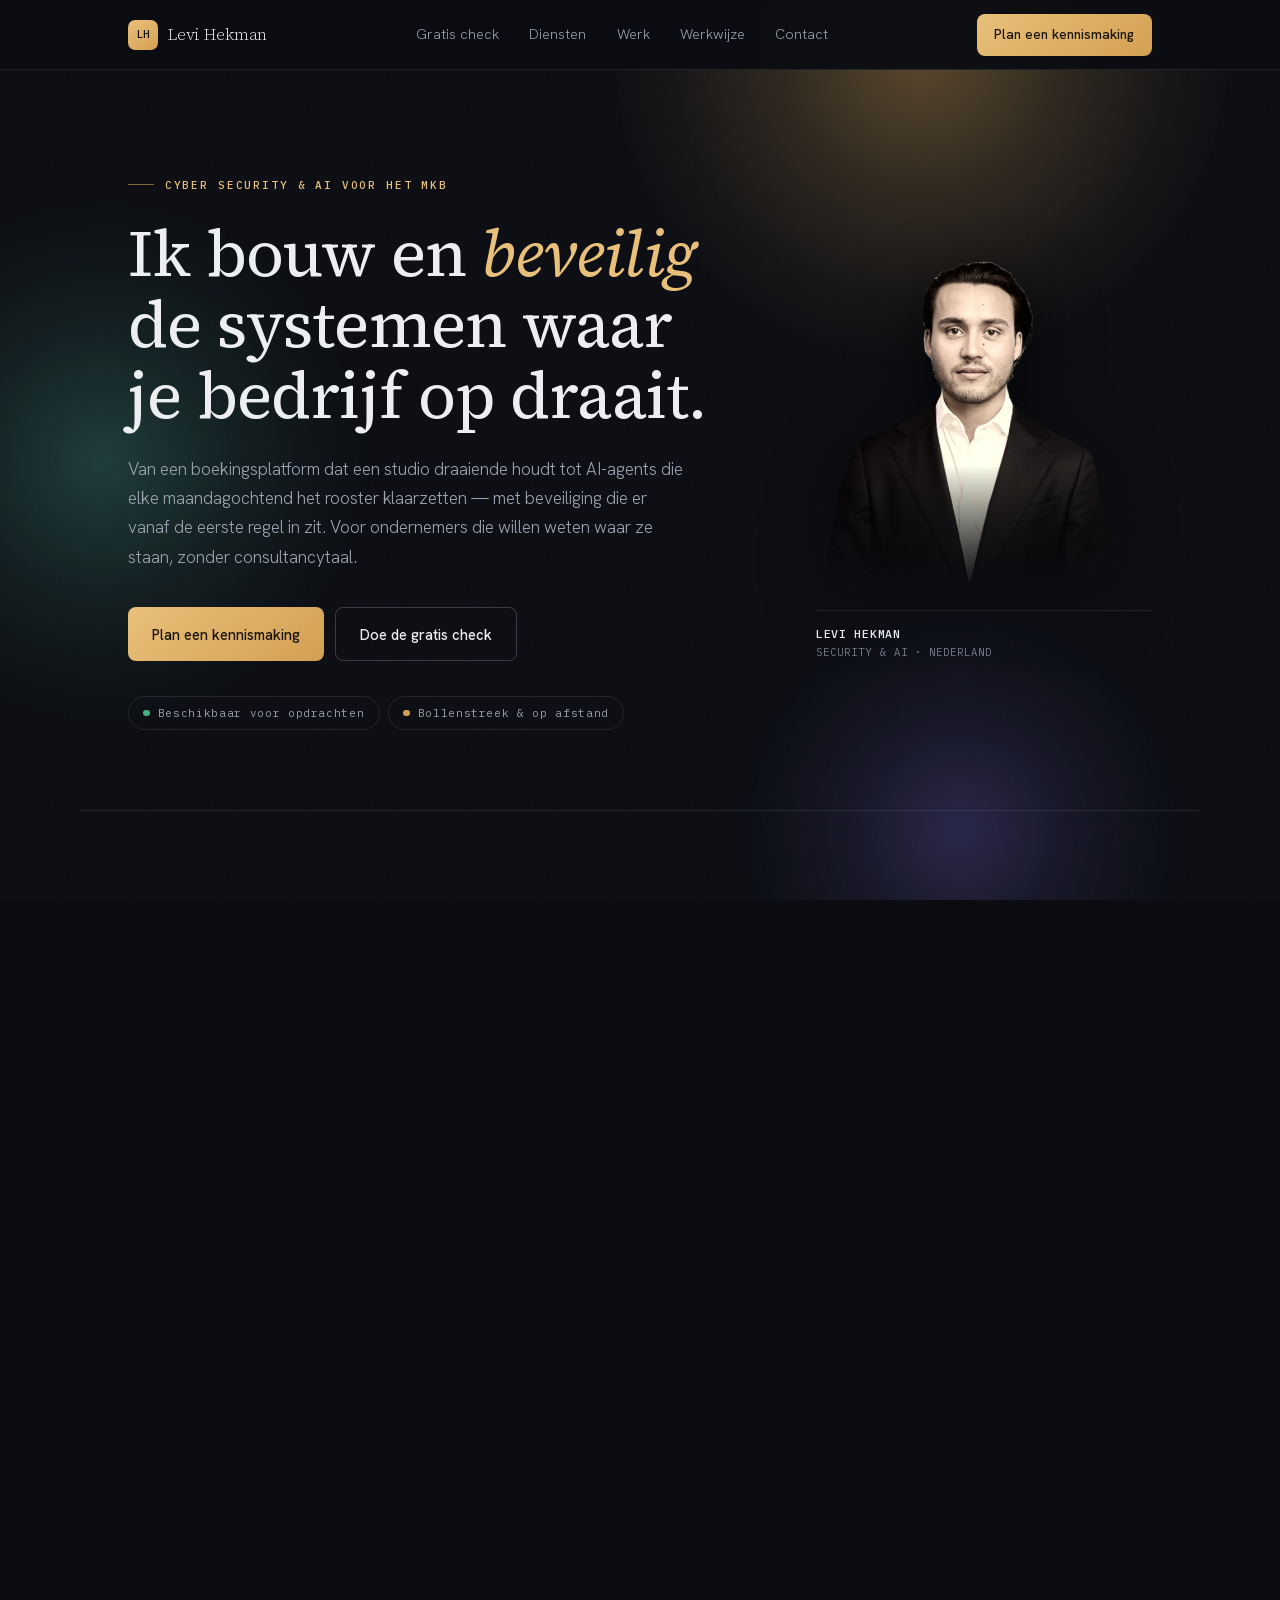
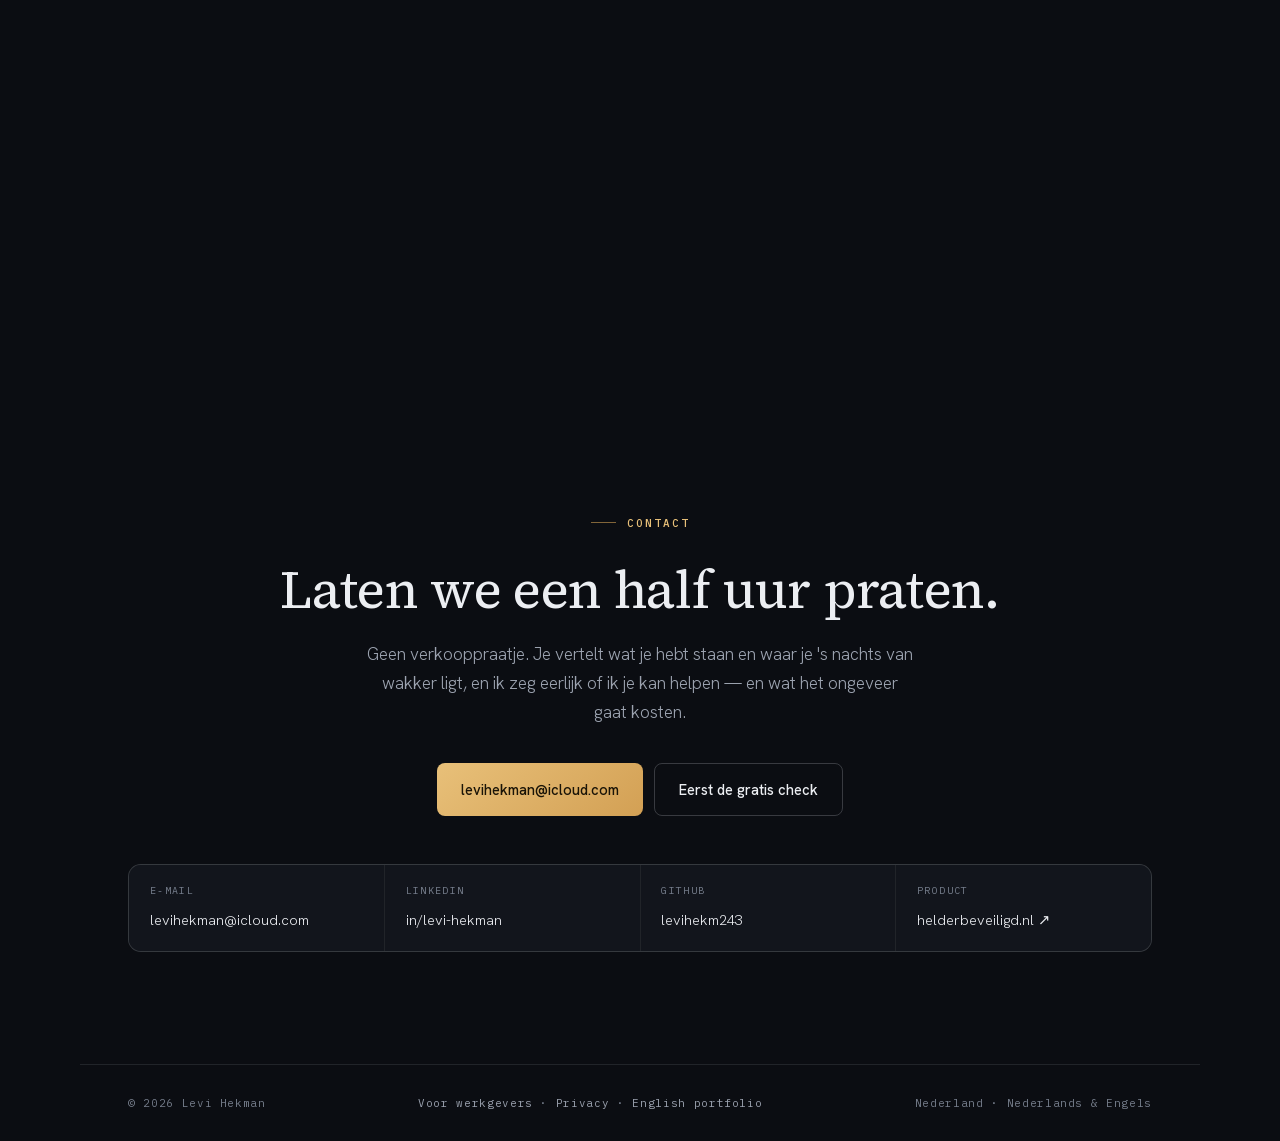
==== commit f040d0ef: "Fase 4, 5 en 6: inhoud, juridisch en controle 4a Werkzoekende-chip uit de hero; een klant leest daar" ====
--- a/index.html
+++ b/index.html
@@ -61,7 +61,6 @@
         <div class="chips rise d4">
           <span class="chip">Beschikbaar voor opdrachten</span>
           <span class="chip alt">Bollenstreek &amp; op afstand</span>
-          <span class="chip neutral">Ook open voor een vaste rol in cyber security</span>
         </div>
       </div>
       <figure class="portrait rise d4">
@@ -109,8 +108,8 @@
   <section class="sec wrap" id="diensten">
     <div class="sec-head reveal">
       <p class="eyebrow">Wat ik doe</p>
-      <h2>Drie dingen, en daar ben ik eerlijk over.</h2>
-      <p class="lead">Geen brede dienstenwaaier. Dit is waar ik werk heb afgeleverd en waar ik het bewijs voor kan laten zien.</p>
+      <h2>Beveiliging is de kern. De rest laat zien hoe ik werk.</h2>
+      <p class="lead">Ik begin bij de vraag waar je staat en wat er misgaat als het misgaat. Dat ik zelf bouw en automatiseer is geen tweede vak, maar de reden dat mijn adviezen uitvoerbaar zijn: ik weet wat ze kosten om door te voeren.</p>
     </div>
     <div class="svcs">
 
@@ -121,9 +120,10 @@
         <ul>
           <li>Nulmeting met score en prioriteiten</li>
           <li>Beleid dat klopt met wat je écht doet</li>
-          <li>Een rapport dat je aan een klant of verzekeraar kunt laten zien</li>
+          <li>Een helder verslag van wat ik vond en in welke volgorde ik het zou aanpakken</li>
+          <!-- TODO(Levi): pas als je een rapportsjabloon hebt dat een auditor of verzekeraar accepteert, kun je dat hier beloven -->
         </ul>
-        <p class="pf">Bewijs: <a href="#werk">HelderBeveiligd</a> · ISO 27001-opleiding</p>
+        <p class="pf">Bewijs: <a href="#werk-helderbeveiligd">HelderBeveiligd</a> · <a href="#werk-novi">ISO 27001-opleiding</a></p>
       </article>
 
       <article class="svc reveal">
@@ -135,7 +135,7 @@
           <li>Altijd concepten ter goedkeuring, nooit automatisch naar buiten</li>
           <li>Ingericht met de beveiligingsvraag erbij: wat als de invoer kwaadwillend is?</li>
         </ul>
-        <p class="pf">Bewijs: <a href="#werk">Studio Noorderfabriek</a></p>
+        <p class="pf">Bewijs: <a href="#werk-noorderfabriek">Studio Noorderfabriek</a></p>
       </article>
 
       <article class="svc reveal">
@@ -147,7 +147,7 @@
           <li>Misbruikbestendig ontworpen, niet achteraf dichtgetimmerd</li>
           <li>Overdracht inbegrepen — je zit niet aan mij vast</li>
         </ul>
-        <p class="pf">Bewijs: <a href="#werk">Boekingsplatform Noorderfabriek</a></p>
+        <p class="pf">Bewijs: <a href="#werk-noorderfabriek">Boekingsplatform Noorderfabriek</a></p>
       </article>
 
     </div>
@@ -161,7 +161,7 @@
     </div>
     <div class="cases">
 
-      <article class="case reveal">
+      <article class="case reveal" id="werk-noorderfabriek">
         <div>
           <h3>Studio Noorderfabriek</h3>
           <span class="meta">Web &amp; platform developer · sinds februari 2026</span>
@@ -170,12 +170,13 @@
           <p>Een compleet boekingsplatform op Next.js dat hun WordPress-site vervangt: reserveringen, strippenkaarten en een nieuwsbriefkorting die ook echt werkt in de afrekening. Daarnaast draaien er AI-agents in Slack die de echte agenda uitlezen en het weekrooster voorbereiden — en die navragen in plaats van gokken als een boeking onduidelijk is.</p>
           <p class="mt-s">De beveiligingsbeslissing waar ik het meest aan heb gehad: één kortingscode per e-mailadres. Een code die je oneindig opnieuw kunt aanmaken is geen functie, dat is een lek.</p>
           <div class="ev">
-            <span>Next.js · Vercel · Neon</span><span>Slack-agents</span><span>Boekingen, strippenkaarten, kortingscodes</span>
+            <span>Next.js · Vercel · Neon</span><span>Slack-agents</span><span>Boekingen, strippenkaarten, kortingscodes</span><span>Nog niet publiek te bekijken</span>
+            <!-- TODO(Levi): URL van het boekingsplatform + toestemming om te linken, of screenshots in /img/werk/ -->
           </div>
         </div>
       </article>
 
-      <article class="case reveal">
+      <article class="case reveal" id="werk-helderbeveiligd">
         <div>
           <h3>HelderBeveiligd</h3>
           <span class="meta">Eigen product · in ontwikkeling</span>
@@ -189,7 +190,7 @@
         </div>
       </article>
 
-      <article class="case reveal">
+      <article class="case reveal" id="werk-check">
         <div>
           <h3>Gratis ISO 27001-check</h3>
           <span class="meta">Gereedschap · vrij te gebruiken</span>
@@ -200,7 +201,7 @@
         </div>
       </article>
 
-      <article class="case reveal">
+      <article class="case reveal" id="werk-novi">
         <div>
           <h3>Ethical Hacker bootcamp, NOVI</h3>
           <span class="meta">In opleiding · HBO-niveau</span>
@@ -208,7 +209,7 @@
         <div>
           <p>Ik volg de opleiding nog en ben er dus niet mee klaar — dat zeg ik liever zelf dan dat je het later ontdekt. Vier opdrachten, over beide sporen: een exploitketen die ik van begin tot eind zelf bouwde en documenteerde (LFI → log poisoning → remote code execution → privilege escalation via cron), een netwerk- en systeemonderzoek, een ISO 27001-audit met een volwassenheidsroadmap, en een forensische reconstructie van het Equifax-datalek.</p>
           <p class="mt-s">Dit zijn opleidingsopdrachten, geen klantopdrachten. NovaTech B.V. is een fictief bedrijf uit de lesstof.</p>
-          <div class="ev"><span>OWASP · PTES · ISO 27001</span><span>Organisatie- &amp; systeembeveiliging</span></div>
+          <div class="ev"><a href="writeups/exploitketen.html">Write-up: de exploitketen →</a><span>OWASP · PTES · ISO 27001</span><span>Organisatie- &amp; systeembeveiliging</span></div>
         </div>
       </article>
 
@@ -247,7 +248,7 @@
           <dt>Werkgebied</dt><dd>Bollenstreek en omgeving, en op afstand</dd>
           <dt>Opleiding</dt><dd>Ethical Hacker bootcamp (HBO), NOVI — nog lopend</dd>
           <dt>Talen</dt><dd>Nederlands en Engels</dd>
-          <dt>Beschikbaar</dt><dd>In overleg</dd>
+          <dt>Beschikbaar</dt><dd>In overleg <!-- TODO(Levi): vul je echte beschikbaarheid in, bijv. "2 dagen per week, per direct" --></dd>
         </dl>
       </aside>
     </div>
@@ -258,22 +259,12 @@
       <div class="reveal">
         <p class="eyebrow">Voor werkgevers</p>
         <h2 class="h2-sub is-compact">Ook open voor een vaste rol in cyber security.</h2>
-        <p class="prose">Naast mijn eigen opdrachten sta ik open voor een plek in een securityteam — SOC, security engineering, GRC of pentesting. Ik ben nog in opleiding, dus ik zoek een rol waar ik kan leren van mensen die verder zijn. Wat ik meebreng is dat ik zelf bouw en beheer, en dus weet wat een advies in de praktijk kost om uit te voeren.</p>
+        <p class="prose">Naast mijn eigen opdrachten sta ik open voor een plek in een securityteam. Ik ben nog in opleiding en zoek een rol waar ik kan leren van mensen die verder zijn. Wat ik meebreng: ik bouw en beheer zelf, dus ik weet wat een advies in de praktijk kost om uit te voeren.</p>
         <div class="hero-cta mt-m">
-          <a class="btn btn-g" href="CV_Levi_Hekman.pdf">Download mijn cv</a>
-          <a class="btn btn-o" href="https://www.linkedin.com/in/levi-hekman/">LinkedIn</a>
-          <a class="btn btn-o" href="portfolio.html">Engelstalig portfolio</a>
-        </div>
-      </div>
-      <aside class="panel reveal">
-        <h3>Wat ik zoek</h3>
-        <dl class="deflist">
-          <dt>Rollen</dt><dd>SOC-analist, security engineer, GRC, junior pentester</dd>
-          <dt>Niveau</dt><dd>Junior — met begeleiding van ervaren collega's</dd>
-          <dt>Vorm</dt><dd>Vast, detachering of stage</dd>
-          <dt>Regio</dt><dd>Randstad, of hybride</dd>
-        </dl>
-      </aside>
+          <a class="btn btn-g" href="werkgevers.html">Voor werkgevers</a>
+          <a class="btn btn-o" href="CV_Levi_Hekman.pdf">Download mijn cv</a>
+        </div>
+      </div>
     </div>
   </section>
 
@@ -295,7 +286,8 @@
 
   <footer class="wrap">
     <span>© 2026 Levi Hekman</span>
-    <span>Nederland · Nederlands &amp; Engels</span>
+    <span class="foot-links"><a href="werkgevers.html">Voor werkgevers</a> · <a href="privacy.html">Privacy</a> · <a href="portfolio.html">English portfolio</a></span>
+    <span>Nederland · Nederlands &amp; Engels<br><!-- TODO(Levi): KVK-nummer, btw-id en vestigingsplaats toevoegen zodra je bent ingeschreven --></span>
   </footer>
 </main>
 </div>
--- a/css/style.css
+++ b/css/style.css
@@ -273,3 +273,7 @@
 .h2-sub{font-size:clamp(1.8rem,3.6vw,2.6rem);margin-block:1.1rem 1.4rem}
 .h2-sub.is-compact{font-size:clamp(1.6rem,3.2vw,2.2rem);margin-block:1.1rem 1.2rem}
 .gap-leeg{color:var(--muted);font-size:.93rem}
+
+/* footerlinks */
+.foot-links a{color:var(--muted);border-bottom:1px solid transparent;transition:color .2s,border-color .2s}
+.foot-links a:hover{color:var(--gold-ink);border-color:rgba(211,160,84,.4)}
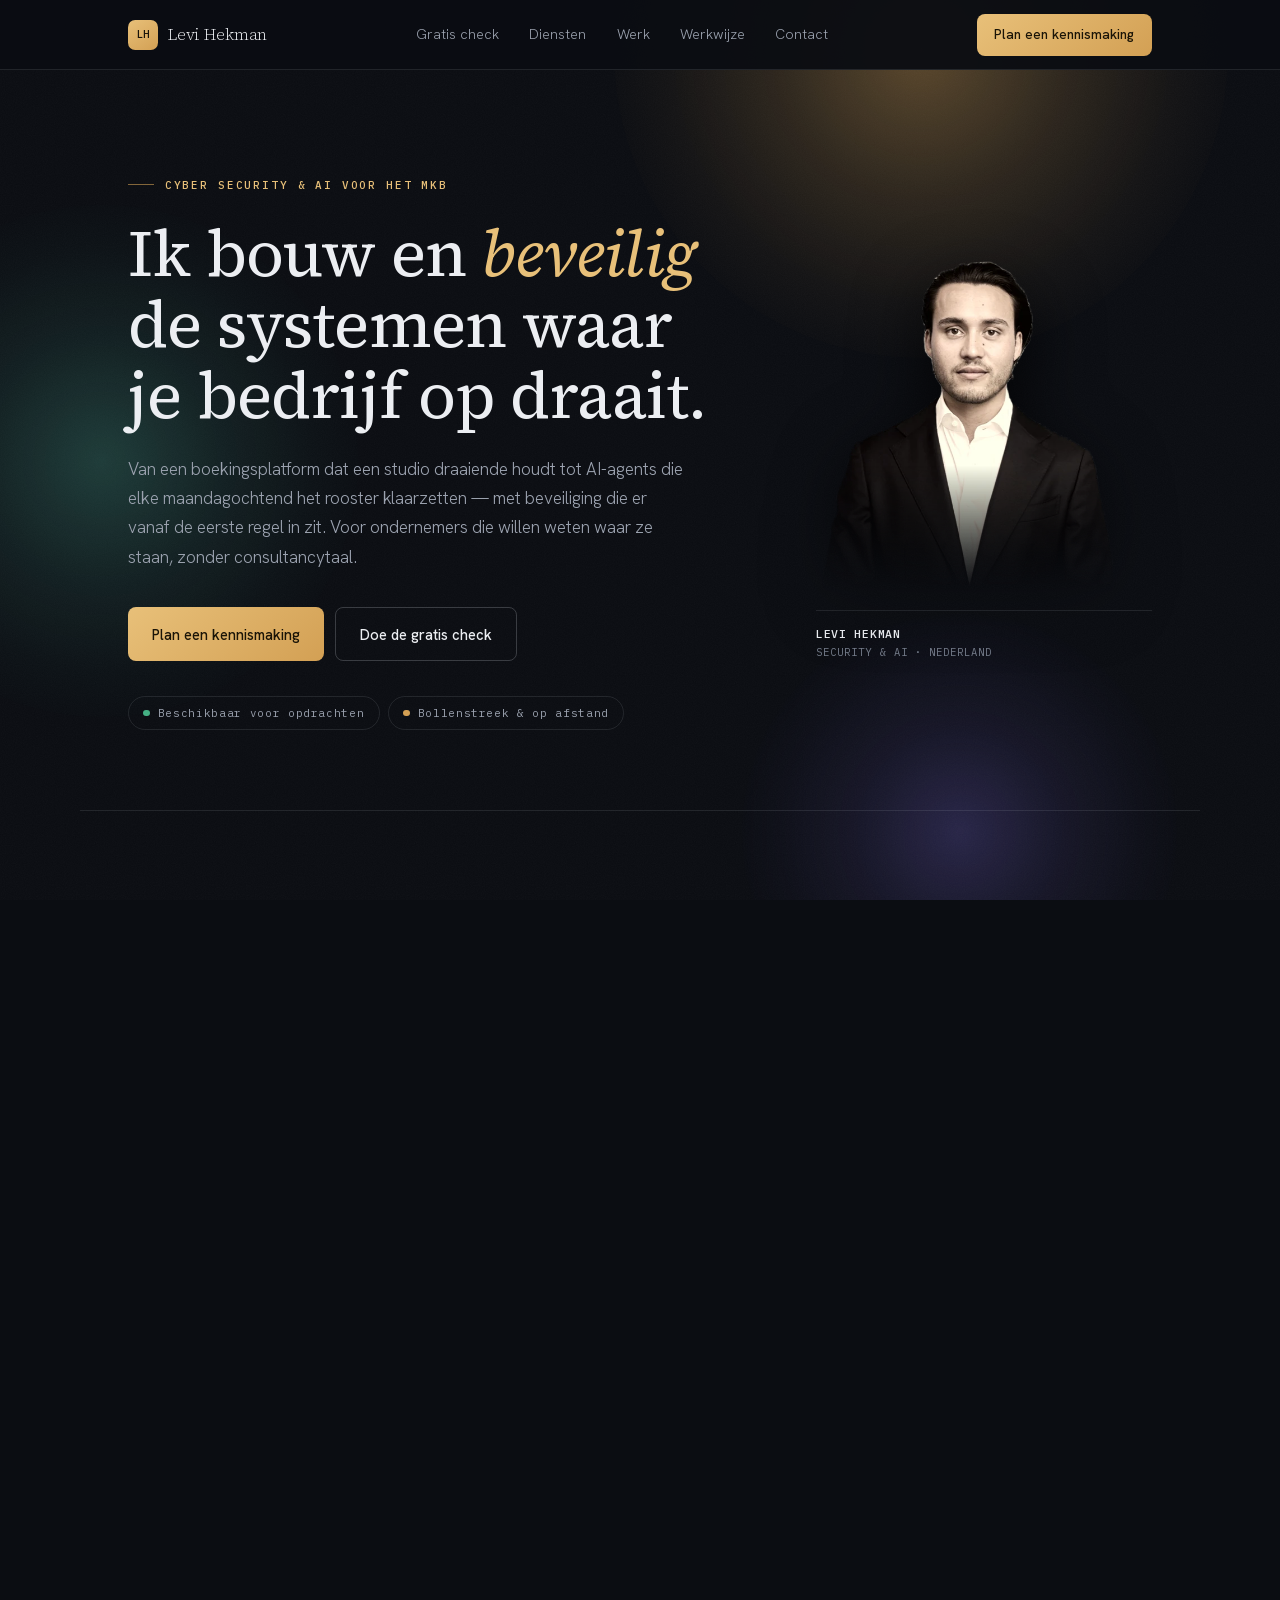
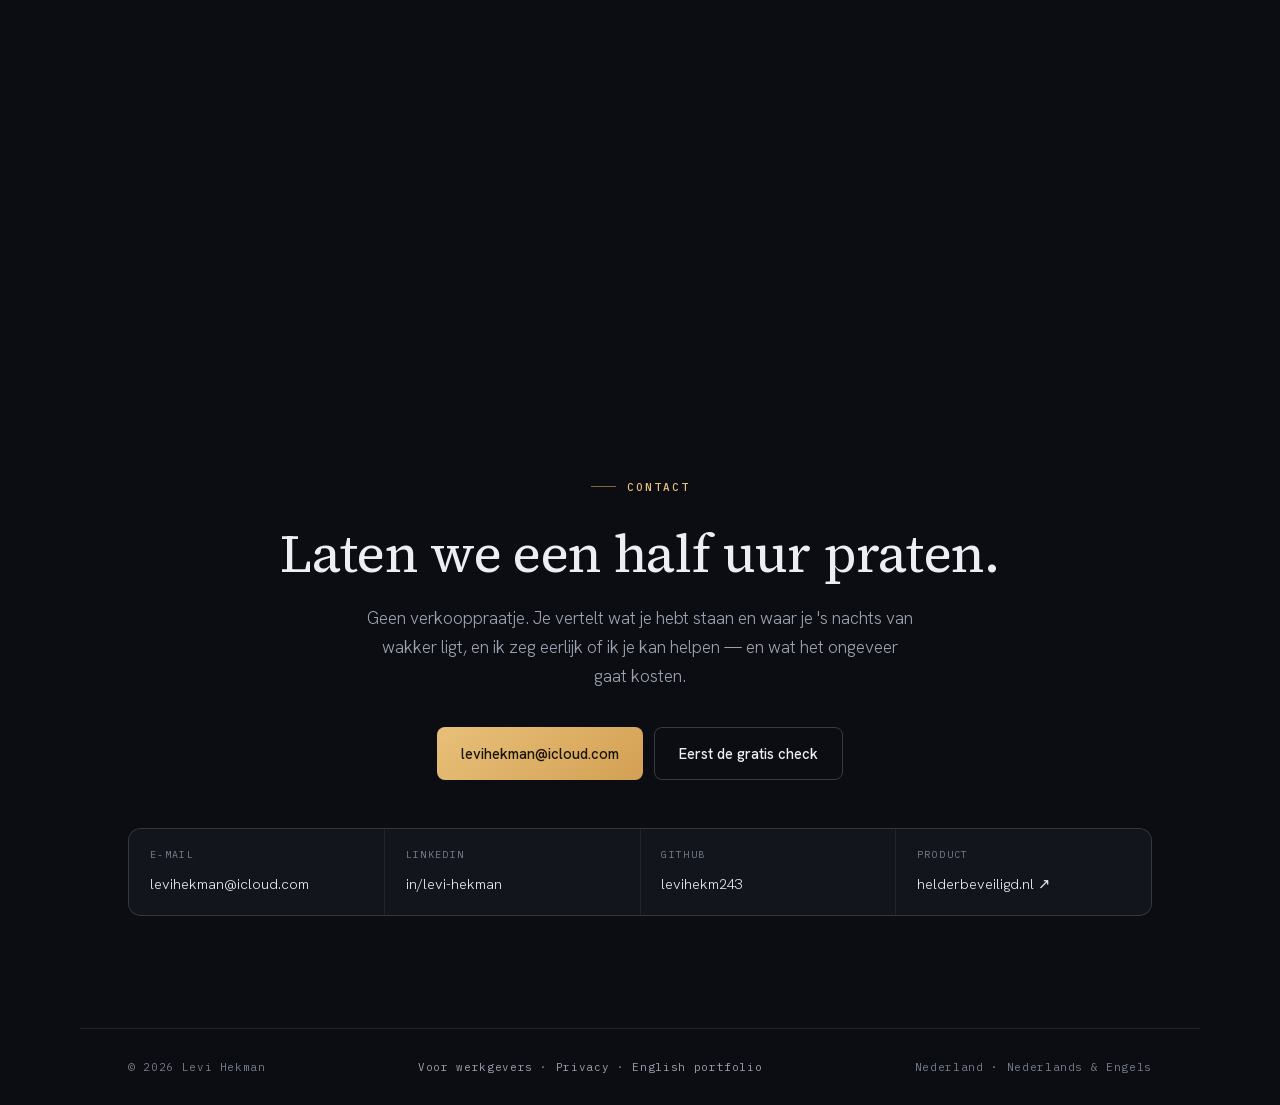
==== commit c2b47310: "Prioriteit 1: onaf werk van de site halen 1a Write-up ontkoppeld. Er is geen bronbestand aangeleverd" ====
--- a/index.html
+++ b/index.html
@@ -121,7 +121,6 @@
           <li>Nulmeting met score en prioriteiten</li>
           <li>Beleid dat klopt met wat je écht doet</li>
           <li>Een helder verslag van wat ik vond en in welke volgorde ik het zou aanpakken</li>
-          <!-- TODO(Levi): pas als je een rapportsjabloon hebt dat een auditor of verzekeraar accepteert, kun je dat hier beloven -->
         </ul>
         <p class="pf">Bewijs: <a href="#werk-helderbeveiligd">HelderBeveiligd</a> · <a href="#werk-novi">ISO 27001-opleiding</a></p>
       </article>
@@ -171,7 +170,6 @@
           <p class="mt-s">De beveiligingsbeslissing waar ik het meest aan heb gehad: één kortingscode per e-mailadres. Een code die je oneindig opnieuw kunt aanmaken is geen functie, dat is een lek.</p>
           <div class="ev">
             <span>Next.js · Vercel · Neon</span><span>Slack-agents</span><span>Boekingen, strippenkaarten, kortingscodes</span><span>Nog niet publiek te bekijken</span>
-            <!-- TODO(Levi): URL van het boekingsplatform + toestemming om te linken, of screenshots in /img/werk/ -->
           </div>
         </div>
       </article>
@@ -209,7 +207,7 @@
         <div>
           <p>Ik volg de opleiding nog en ben er dus niet mee klaar — dat zeg ik liever zelf dan dat je het later ontdekt. Vier opdrachten, over beide sporen: een exploitketen die ik van begin tot eind zelf bouwde en documenteerde (LFI → log poisoning → remote code execution → privilege escalation via cron), een netwerk- en systeemonderzoek, een ISO 27001-audit met een volwassenheidsroadmap, en een forensische reconstructie van het Equifax-datalek.</p>
           <p class="mt-s">Dit zijn opleidingsopdrachten, geen klantopdrachten. NovaTech B.V. is een fictief bedrijf uit de lesstof.</p>
-          <div class="ev"><a href="writeups/exploitketen.html">Write-up: de exploitketen →</a><span>OWASP · PTES · ISO 27001</span><span>Organisatie- &amp; systeembeveiliging</span></div>
+          <div class="ev"><span>OWASP · PTES · ISO 27001</span><span>Organisatie- &amp; systeembeveiliging</span></div>
         </div>
       </article>
 
@@ -248,7 +246,7 @@
           <dt>Werkgebied</dt><dd>Bollenstreek en omgeving, en op afstand</dd>
           <dt>Opleiding</dt><dd>Ethical Hacker bootcamp (HBO), NOVI — nog lopend</dd>
           <dt>Talen</dt><dd>Nederlands en Engels</dd>
-          <dt>Beschikbaar</dt><dd>In overleg <!-- TODO(Levi): vul je echte beschikbaarheid in, bijv. "2 dagen per week, per direct" --></dd>
+          <dt>Beschikbaar</dt><dd>In overleg</dd>
         </dl>
       </aside>
     </div>
@@ -287,7 +285,7 @@
   <footer class="wrap">
     <span>© 2026 Levi Hekman</span>
     <span class="foot-links"><a href="werkgevers.html">Voor werkgevers</a> · <a href="privacy.html">Privacy</a> · <a href="portfolio.html">English portfolio</a></span>
-    <span>Nederland · Nederlands &amp; Engels<br><!-- TODO(Levi): KVK-nummer, btw-id en vestigingsplaats toevoegen zodra je bent ingeschreven --></span>
+    <span>Nederland · Nederlands &amp; Engels<br></span>
   </footer>
 </main>
 </div>
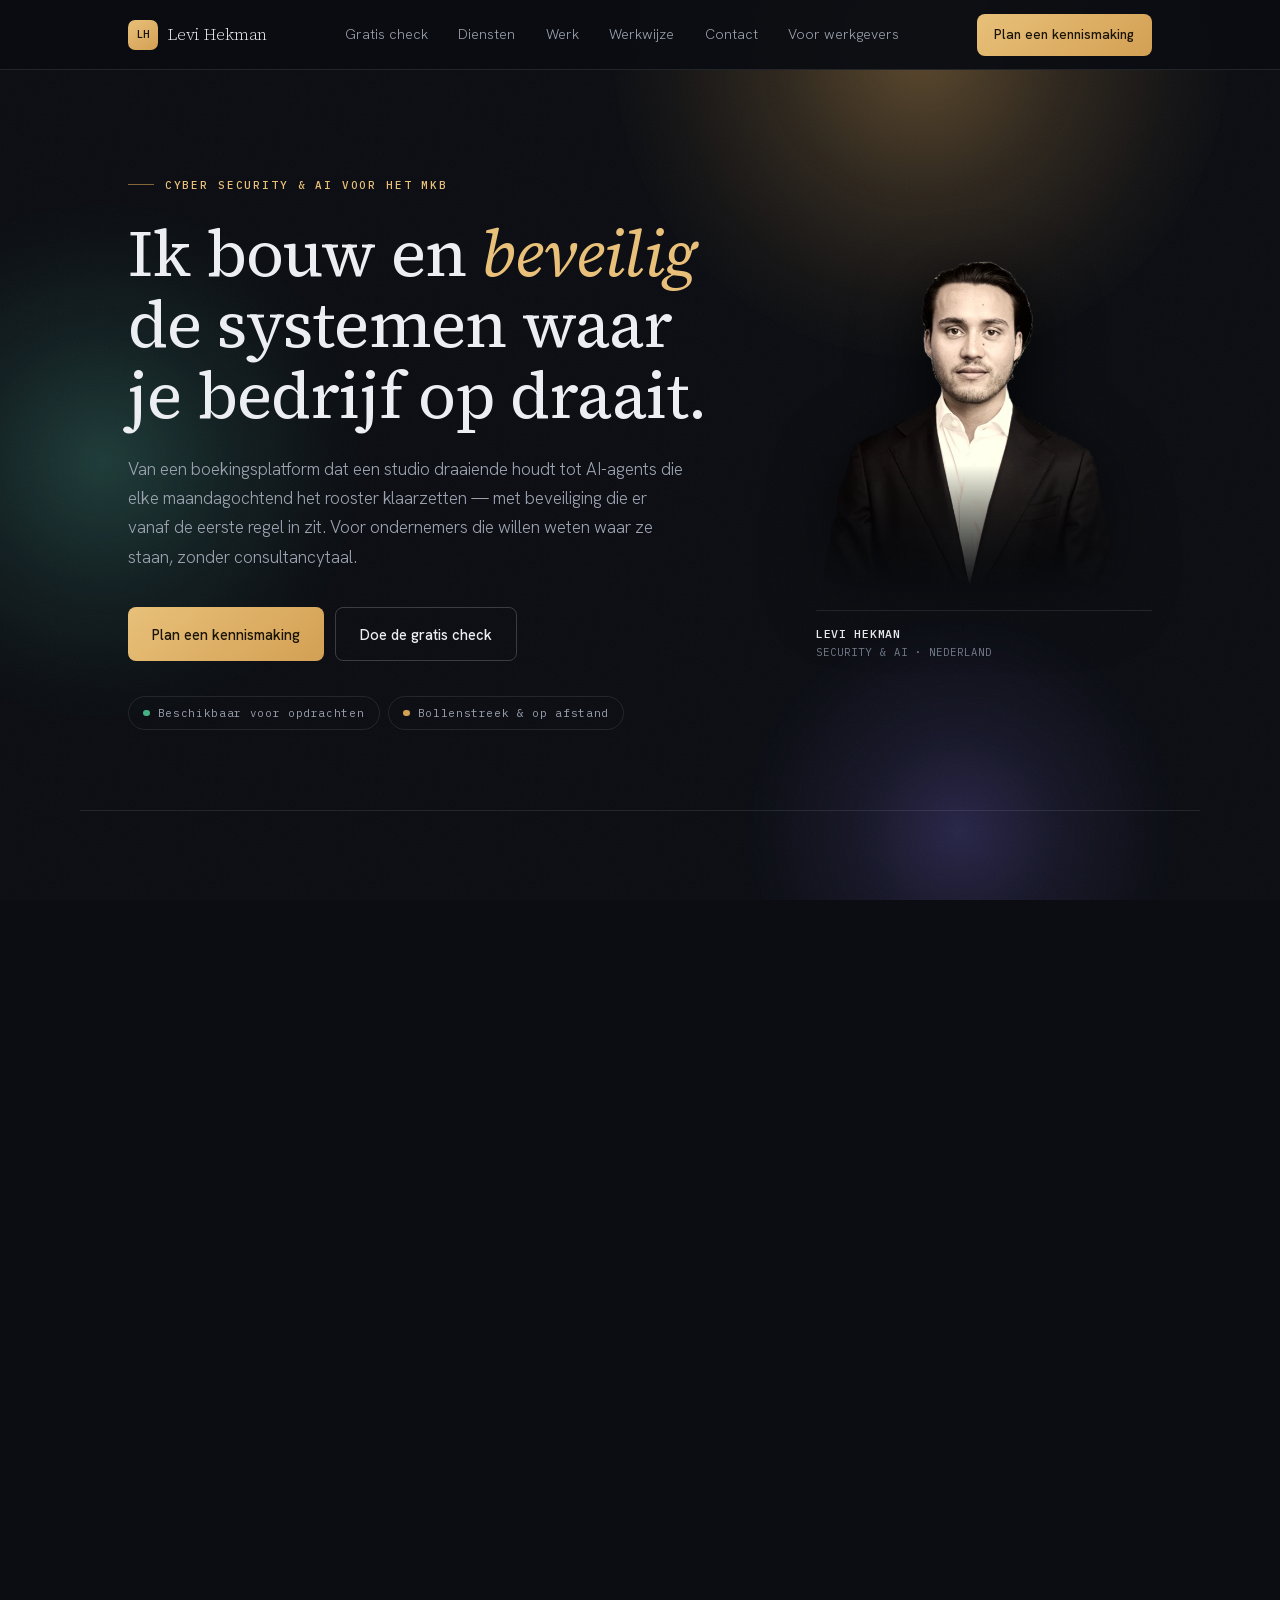
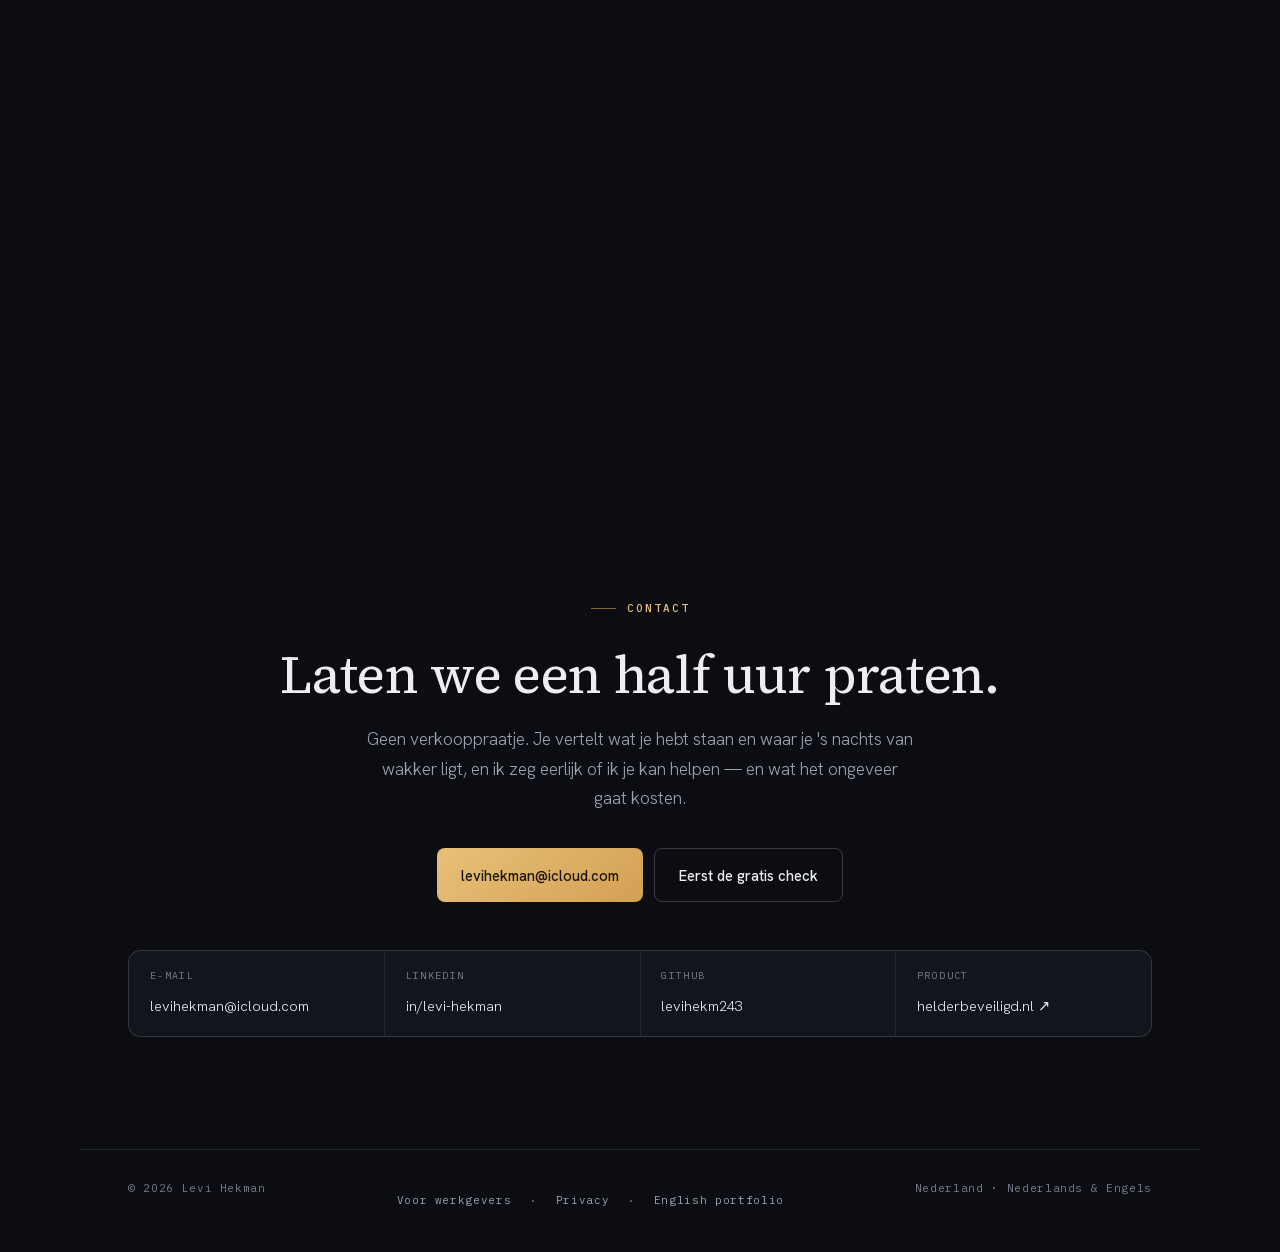
==== commit d51b3908: "Prioriteit 2 en 3: mobiel, zonder JavaScript, en teksten 2a Mobiel menu op alle vijf paginas: button" ====
--- a/index.html
+++ b/index.html
@@ -14,6 +14,7 @@
 
 <link rel="preload" href="fonts/source-serif-4.woff2" as="font" type="font/woff2" crossorigin>
 <link rel="preload" href="fonts/hanken-grotesk.woff2" as="font" type="font/woff2" crossorigin>
+<script src="js/flag.js"></script>
 <link rel="stylesheet" href="css/style.css">
 <link rel="canonical" href="https://levihekman.nl/">
 <meta name="referrer" content="strict-origin-when-cross-origin">
@@ -35,14 +36,16 @@
 <header class="nav">
   <div class="nav-in">
     <a class="mark" href="#top"><b>LH</b>Levi Hekman</a>
-    <ul>
+    <ul id="nav-menu">
       <li><a href="#check">Gratis check</a></li>
       <li><a href="#diensten">Diensten</a></li>
       <li><a href="#werk">Werk</a></li>
       <li><a href="#werkwijze">Werkwijze</a></li>
       <li><a href="#contact">Contact</a></li>
+      <li><a href="werkgevers.html">Voor werkgevers</a></li>
     </ul>
-    <a class="btn btn-g btn-s" href="#contact">Plan een kennismaking</a>
+      <button class="nav-toggle" type="button" aria-expanded="false" aria-controls="nav-menu"><span class="bars" aria-hidden="true"><i></i><i></i><i></i></span>Menu</button>
+      <a class="btn btn-g btn-s" href="#contact">Plan een kennismaking</a>
   </div>
 </header>
 
@@ -73,7 +76,7 @@
   <section class="sec wrap" id="check">
     <div class="sec-head reveal">
       <p class="eyebrow">Gratis · twee minuten · niets opgeslagen</p>
-      <h2>Hoe veilig is je bedrijf op dit moment?</h2>
+      <h2 id="check-kop" tabindex="-1">Hoe veilig is je bedrijf op dit moment?</h2>
       <p class="lead">Zes vragen over de dingen die in de praktijk daadwerkelijk misgaan. Je krijgt meteen een score en de twee punten die ik als eerste zou aanpakken. Geen account, geen e-mailadres, niets wordt bewaard.</p>
     </div>
 
@@ -82,6 +85,7 @@
         <span class="t">Nulmeting — zes vragen</span>
         <span class="prog"><span class="track"><span class="fill" id="fill"></span></span><span id="count">0 van 6</span></span>
       </div>
+      <noscript><p class="geen-js">De check werkt met JavaScript. Zonder JavaScript kun je me ook gewoon mailen op <a href="mailto:levihekman@icloud.com">levihekman@icloud.com</a> — dan loop ik de vragen met je door.</p></noscript>
       <div id="qs"></div>
       <div class="scan-foot" id="foot">
         <span class="hint">Je antwoorden blijven in je browser. Er wordt niets verstuurd.</span>
@@ -156,7 +160,7 @@
     <div class="sec-head reveal">
       <p class="eyebrow">Bewijs</p>
       <h2>Wat ik gebouwd heb, en wat ik ervan geleerd heb.</h2>
-      <p class="lead">Alles hieronder bestaat echt en is te bekijken. Waar iets nog niet af is, staat dat erbij.</p>
+      <p class="lead">Alles hieronder bestaat echt. Wat nog niet publiek of nog niet af is, staat erbij.</p>
     </div>
     <div class="cases">
 
--- a/css/style.css
+++ b/css/style.css
@@ -78,10 +78,28 @@
   background:linear-gradient(145deg,var(--gold-ink),var(--gold));color:#19140a;
   font-family:var(--mono);font-size:.66rem;font-weight:500;
 }
-.nav ul{display:none;gap:1.9rem;font-size:.88rem}
+.nav-in{flex-wrap:wrap}
+.nav ul{display:flex;flex-wrap:wrap;gap:1.9rem;font-size:.88rem}
+.nav-toggle{
+  display:none;align-items:center;gap:.5rem;
+  font-family:var(--mono);font-size:.72rem;letter-spacing:.1em;text-transform:uppercase;
+  color:var(--text);background:transparent;border:1px solid var(--line-2);
+  border-radius:.45rem;padding:.6rem .85rem;min-height:44px;cursor:pointer;
+}
+.nav-toggle:hover{border-color:var(--gold);background:var(--gold-soft)}
+.nav-toggle .bars{display:grid;gap:3px}
+.nav-toggle .bars i{display:block;width:16px;height:1.5px;background:currentColor}
+@media(max-width:949px){
+  .nav ul{order:3;width:100%;gap:0;flex-direction:column;
+          margin-top:.7rem;padding-top:.3rem;border-top:1px solid var(--line)}
+  .nav ul a{display:flex;align-items:center;min-height:44px;font-size:.95rem}
+  .js .nav-toggle{display:inline-flex}
+  .js .nav ul{display:none}
+  .js .nav-in.is-open ul{display:flex}
+}
 .nav ul a{color:var(--muted);transition:color .2s}
 .nav ul a:hover{color:var(--text)}
-@media(min-width:950px){.nav ul{display:flex}}
+
 
 /* ---------- buttons ---------- */
 .btn{
@@ -253,15 +271,15 @@
 .citem .v{font-size:.92rem;color:var(--text);word-break:break-word}
 footer{border-top:1px solid var(--line);padding-block:1.8rem;display:flex;justify-content:space-between;gap:1rem;flex-wrap:wrap;font-family:var(--mono);font-size:.68rem;letter-spacing:.06em;color:var(--dim)}
 
-.rise{opacity:0;transform:translateY(16px);animation:rise .9s cubic-bezier(.2,.75,.3,1) forwards}
+.js .rise{opacity:0;transform:translateY(16px);animation:rise .9s cubic-bezier(.2,.75,.3,1) forwards}
 @keyframes rise{to{opacity:1;transform:none}}
 .d1{animation-delay:.05s}.d2{animation-delay:.16s}.d3{animation-delay:.28s}.d4{animation-delay:.42s}
-.reveal{opacity:0;transform:translateY(18px);transition:opacity .85s ease,transform .85s cubic-bezier(.2,.7,.3,1)}
-.reveal.in{opacity:1;transform:none}
+.js .reveal{opacity:0;transform:translateY(18px);transition:opacity .85s ease,transform .85s cubic-bezier(.2,.7,.3,1)}
+.js .reveal.in{opacity:1;transform:none}
 @media(max-width:760px){.aura .g3{display:none}}
 @media(prefers-reduced-motion:reduce){
-  .rise{animation:none;opacity:1;transform:none}
-  .reveal{opacity:1;transform:none;transition:none}
+  .js .rise{animation:none;opacity:1;transform:none}
+  .js .reveal{opacity:1;transform:none;transition:none}
   .aura i{animation:none}
   *{transition-duration:.001ms !important}
 }
@@ -277,3 +295,22 @@
 /* footerlinks */
 .foot-links a{color:var(--muted);border-bottom:1px solid transparent;transition:color .2s,border-color .2s}
 .foot-links a:hover{color:var(--gold-ink);border-color:rgba(211,160,84,.4)}
+
+/* ---------- mobiel: portret kleiner, tikdoelen groter ---------- */
+@media(max-width:639px){
+  .portrait{max-width:min(55%,13rem)}
+  .hero-grid{gap:2rem}
+  .portrait figcaption{margin-top:.7rem;padding-top:.6rem}
+}
+/* losse links minstens 44px aantikbaar, zonder het uiterlijk te veranderen */
+.foot-links a{display:inline-flex;align-items:center;min-height:44px;padding-inline:.15rem}
+.foot-links{display:flex;flex-wrap:wrap;gap:0 1rem;align-items:center}
+.case .ev a,.case .ev span{display:inline-flex;align-items:center;min-height:44px}
+.svc .pf a{display:inline-flex;align-items:center;min-height:44px}
+.citem{min-height:44px}
+/* noscript-melding in de check */
+.geen-js{
+  margin:0 clamp(1.3rem,3vw,2rem) clamp(1.3rem,3vw,2rem);padding:1rem 1.2rem;
+  border:1px solid var(--line-2);border-radius:.6rem;background:var(--surface);
+  color:var(--muted);font-size:.92rem;
+}
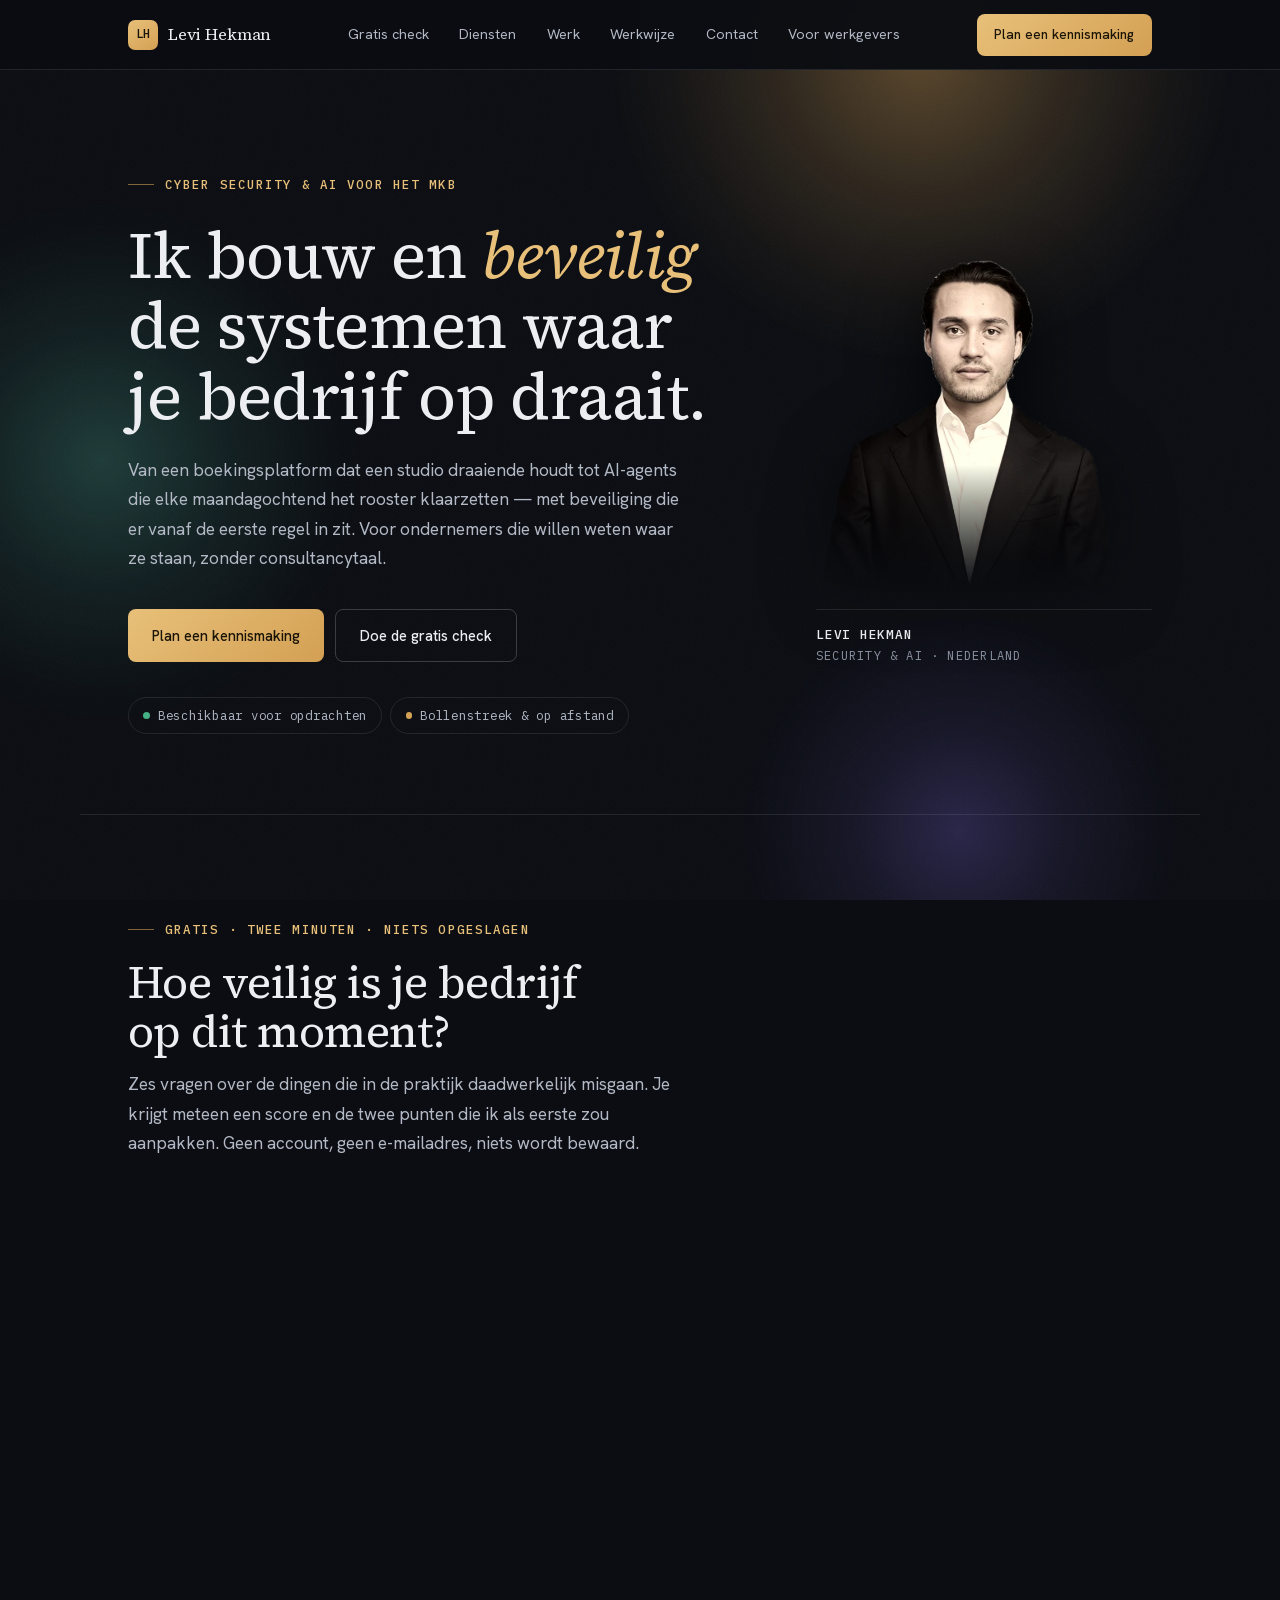
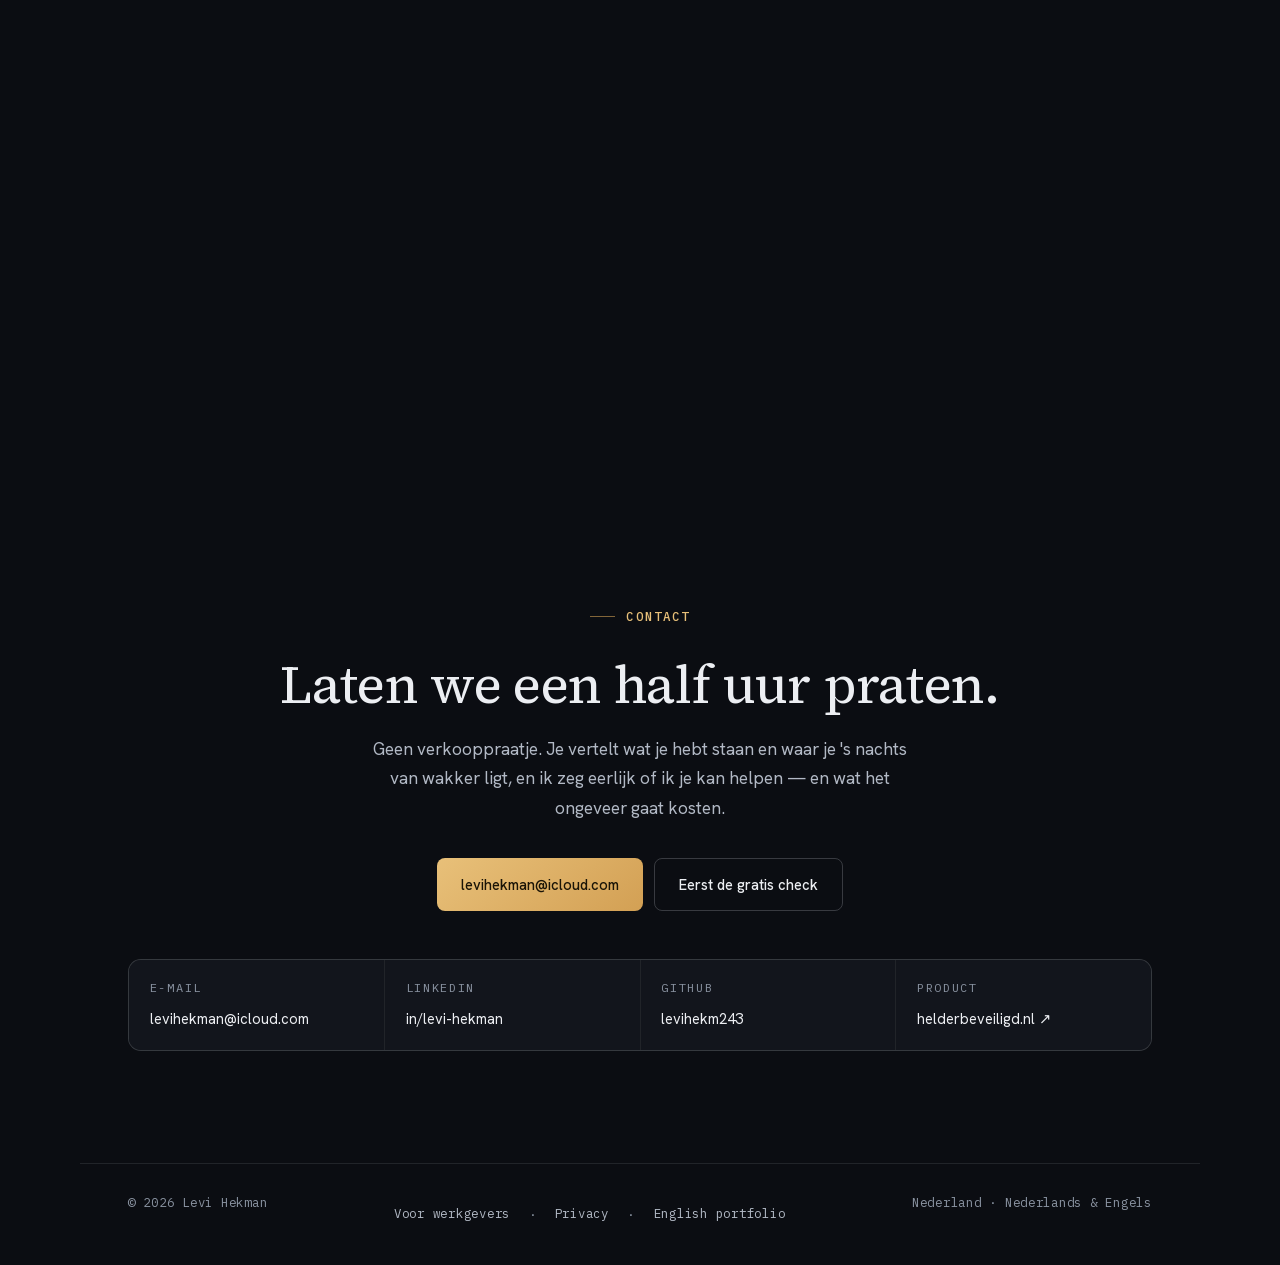
==== commit a2af7e86: "Fase 1, 2 en 5: typografie, animatie en gezicht in beeld 1 Lopende tekst van gewicht 300 naar 400; -" ====
--- a/index.html
+++ b/index.html
@@ -44,8 +44,8 @@
       <li><a href="#contact">Contact</a></li>
       <li><a href="werkgevers.html">Voor werkgevers</a></li>
     </ul>
-      <button class="nav-toggle" type="button" aria-expanded="false" aria-controls="nav-menu"><span class="bars" aria-hidden="true"><i></i><i></i><i></i></span>Menu</button>
-      <a class="btn btn-g btn-s" href="#contact">Plan een kennismaking</a>
+      <button class="nav-toggle" type="button" aria-expanded="false" aria-controls="nav-menu"><span class="bars" aria-hidden="true"><i></i><i></i><i></i></span><span class="menu-woord">Menu</span></button>
+      <a class="btn btn-g btn-s" href="#contact"><span class="alleen-breed">Plan een kennismaking</span><span class="alleen-smal">Kennismaken</span></a>
   </div>
 </header>
 
@@ -54,7 +54,10 @@
   <section class="hero wrap">
     <div class="hero-grid">
       <div>
-        <p class="eyebrow rise d1">Cyber security &amp; AI voor het MKB</p>
+        <div class="hero-id rise d1">
+          <img class="avatar" src="images/levi-avatar.webp" alt="" aria-hidden="true" width="56" height="56" decoding="async">
+          <p class="eyebrow">Cyber security &amp; AI voor het MKB</p>
+        </div>
         <h1 class="rise d2">Ik bouw en <em>beveilig</em> de systemen waar je bedrijf op draait.</h1>
         <p class="lead rise d3">Van een boekingsplatform dat een studio draaiende houdt tot AI-agents die elke maandagochtend het rooster klaarzetten — met beveiliging die er vanaf de eerste regel in zit. Voor ondernemers die willen weten waar ze staan, zonder consultancytaal.</p>
         <div class="hero-cta rise d3">
@@ -67,7 +70,7 @@
         </div>
       </div>
       <figure class="portrait rise d4">
-        <img src="images/levi-warm.webp" alt="Levi Hekman" width="600" height="644">
+        <img src="images/levi-warm.webp" alt="Levi Hekman" width="600" height="644" fetchpriority="high" decoding="async">
         <figcaption><b>Levi Hekman</b>Security &amp; AI · Nederland</figcaption>
       </figure>
     </div>
--- a/css/style.css
+++ b/css/style.css
@@ -14,8 +14,8 @@
   --line:rgba(199,204,214,.12);
   --line-2:rgba(199,204,214,.24);
   --text:#ECEEF2;
-  --muted:#9CA3B0;
-  --dim:#767E8C;
+  --muted:#B2B9C5;
+  --dim:#8A93A1;
   --gold:#D3A054;
   --gold-ink:#E8C079;
   --gold-soft:rgba(211,160,84,.13);
@@ -35,7 +35,7 @@
 html,body{max-width:100%;overflow-x:clip}
 body{
   margin:0;background:var(--bg);color:var(--text);
-  font-family:var(--sans);font-weight:300;font-size:clamp(1rem,1.05vw,1.06rem);line-height:1.7;
+  font-family:var(--sans);font-weight:400;font-size:clamp(1rem,1.05vw,1.06rem);line-height:1.7;
   -webkit-font-smoothing:antialiased;
 }
 h1,h2,h3{margin:0;font-family:var(--serif);font-weight:400;letter-spacing:-.012em;text-wrap:balance;line-height:1.1}
@@ -46,7 +46,7 @@
 .wrap{max-width:var(--maxw);margin:0 auto;padding-inline:var(--pad)}
 section[id]{scroll-margin-top:5rem}
 .eyebrow{
-  font-family:var(--mono);font-size:.68rem;font-weight:500;letter-spacing:.17em;text-transform:uppercase;
+  font-family:var(--mono);font-size:.78rem;font-weight:500;letter-spacing:.17em;text-transform:uppercase;
   color:var(--gold-ink);display:inline-flex;align-items:center;gap:.7rem;
 }
 .eyebrow::before{content:"";width:1.6rem;height:1px;background:var(--gold);opacity:.6}
@@ -76,13 +76,13 @@
 .mark b{
   display:grid;place-items:center;width:1.85rem;height:1.85rem;border-radius:.45rem;
   background:linear-gradient(145deg,var(--gold-ink),var(--gold));color:#19140a;
-  font-family:var(--mono);font-size:.66rem;font-weight:500;
+  font-family:var(--mono);font-size:.76rem;font-weight:500;
 }
 .nav-in{flex-wrap:wrap}
 .nav ul{display:flex;flex-wrap:wrap;gap:1.9rem;font-size:.88rem}
 .nav-toggle{
   display:none;align-items:center;gap:.5rem;
-  font-family:var(--mono);font-size:.72rem;letter-spacing:.1em;text-transform:uppercase;
+  font-family:var(--mono);font-size:.8rem;letter-spacing:.1em;text-transform:uppercase;
   color:var(--text);background:transparent;border:1px solid var(--line-2);
   border-radius:.45rem;padding:.6rem .85rem;min-height:44px;cursor:pointer;
 }
@@ -126,7 +126,7 @@
 .chip{
   display:inline-flex;align-items:center;gap:.5rem;
   border:1px solid var(--line);border-radius:999px;padding:.42rem .9rem;
-  font-family:var(--mono);font-size:.68rem;letter-spacing:.06em;color:var(--muted);
+  font-family:var(--mono);font-size:.78rem;letter-spacing:.06em;color:var(--muted);
 }
 .chip::before{content:"";width:.4rem;height:.4rem;border-radius:999px;background:var(--good)}
 .chip.alt::before{background:var(--gold)}
@@ -136,9 +136,9 @@
 .portrait img{display:block;width:100%;height:auto;filter:drop-shadow(0 24px 34px rgba(0,0,0,.75))}
 .portrait figcaption{
   margin-top:.9rem;padding-top:.85rem;border-top:1px solid var(--line);
-  font-family:var(--mono);font-size:.66rem;letter-spacing:.1em;text-transform:uppercase;color:var(--dim);line-height:1.7;
-}
-.portrait figcaption b{display:block;color:var(--text);font-weight:500;letter-spacing:.06em;font-size:.72rem}
+  font-family:var(--mono);font-size:.76rem;letter-spacing:.1em;text-transform:uppercase;color:var(--dim);line-height:1.7;
+}
+.portrait figcaption b{display:block;color:var(--text);font-weight:500;letter-spacing:.06em;font-size:.8rem}
 
 /* ---------- section scaffold ---------- */
 .sec{padding-block:clamp(3.5rem,8vw,6rem);border-top:1px solid var(--line)}
@@ -152,15 +152,15 @@
   box-shadow:0 40px 80px -50px rgba(0,0,0,.9);
 }
 .scan-top{padding:clamp(1.3rem,3vw,2rem);border-bottom:1px solid var(--line);display:flex;justify-content:space-between;gap:1rem;align-items:center;flex-wrap:wrap}
-.scan-top .t{font-family:var(--mono);font-size:.7rem;letter-spacing:.14em;text-transform:uppercase;color:var(--dim)}
-.prog{display:flex;align-items:center;gap:.7rem;font-family:var(--mono);font-size:.72rem;color:var(--muted)}
+.scan-top .t{font-family:var(--mono);font-size:.78rem;letter-spacing:.14em;text-transform:uppercase;color:var(--dim)}
+.prog{display:flex;align-items:center;gap:.7rem;font-family:var(--mono);font-size:.8rem;color:var(--muted)}
 .prog .track{width:clamp(5rem,18vw,9rem);height:3px;border-radius:999px;background:rgba(255,255,255,.1);overflow:hidden}
 .prog .fill{display:block;height:100%;width:0;border-radius:999px;background:linear-gradient(90deg,var(--gold),var(--gold-ink));transition:width .45s cubic-bezier(.2,.7,.3,1)}
 .q{padding:clamp(1.1rem,2.6vw,1.5rem) clamp(1.3rem,3vw,2rem);border-bottom:1px solid var(--line);display:grid;gap:.9rem}
 @media(min-width:760px){.q{grid-template-columns:minmax(0,1fr) auto;align-items:center;gap:2rem}}
 .q:last-of-type{border-bottom:0}
 .q .qt{font-size:.98rem;color:var(--text);font-weight:400}
-.q .qs{display:block;margin-top:.3rem;font-size:.84rem;color:var(--dim)}
+.q .qs{display:block;margin-top:.35rem;font-size:.88rem;color:var(--dim)}
 .opts{display:grid;grid-template-columns:repeat(3,1fr);gap:.35rem;border:1px solid var(--line);border-radius:.5rem;padding:.25rem;background:rgba(0,0,0,.25)}
 @media(min-width:760px){.opts{display:flex}}
 .opts button{
@@ -171,7 +171,7 @@
 .opts button:hover{color:var(--text);background:rgba(255,255,255,.05)}
 .opts button[aria-pressed="true"]{background:var(--gold);color:#1a1407}
 .scan-foot{padding:clamp(1.2rem,3vw,1.8rem) clamp(1.3rem,3vw,2rem);display:flex;justify-content:space-between;align-items:center;gap:1rem;flex-wrap:wrap;border-top:1px solid var(--line)}
-.scan-foot .hint{font-family:var(--mono);font-size:.7rem;color:var(--dim);letter-spacing:.04em}
+.scan-foot .hint{font-family:var(--mono);font-size:.78rem;color:var(--dim);letter-spacing:.04em}
 .btn[disabled]{opacity:.4;pointer-events:none}
 
 /* result */
@@ -192,7 +192,7 @@
 .gaps{margin-top:1.8rem;border-top:1px solid var(--line);padding-top:1.4rem;display:grid;gap:.8rem}
 .gap{display:grid;gap:.5rem 1rem;grid-template-columns:auto 1fr;align-items:start}
 .sev{
-  font-family:var(--mono);font-size:.62rem;letter-spacing:.1em;text-transform:uppercase;
+  font-family:var(--mono);font-size:.75rem;letter-spacing:.1em;text-transform:uppercase;
   padding:.28rem .5rem;border-radius:.25rem;white-space:nowrap;
 }
 .sev.hoog{color:var(--bad);background:rgba(226,96,74,.12);border:1px solid rgba(226,96,74,.3)}
@@ -200,7 +200,7 @@
 .gap b{display:block;font-weight:500;color:var(--text);font-size:.95rem}
 .gap span{color:var(--muted);font-size:.89rem}
 .res-cta{margin-top:1.8rem;display:flex;gap:.7rem;flex-wrap:wrap;align-items:center}
-.res-cta .small{font-family:var(--mono);font-size:.68rem;color:var(--dim)}
+.res-cta .small{font-family:var(--mono);font-size:.78rem;color:var(--dim)}
 
 /* ---------- services ---------- */
 .svcs{display:grid;gap:1rem;grid-template-columns:1fr}
@@ -211,13 +211,13 @@
   display:flex;flex-direction:column;gap:1rem;position:relative;overflow:hidden;
 }
 .svc::before{content:"";position:absolute;inset:0 0 auto;height:1px;background:linear-gradient(90deg,transparent,var(--gold),transparent);opacity:.5}
-.svc .n{font-family:var(--mono);font-size:.66rem;letter-spacing:.14em;color:var(--gold-ink);text-transform:uppercase}
+.svc .n{font-family:var(--mono);font-size:.76rem;letter-spacing:.14em;color:var(--gold-ink);text-transform:uppercase}
 .svc h3{font-size:1.3rem}
 .svc > p{color:var(--muted);font-size:.93rem}
 .svc ul{display:flex;flex-direction:column;gap:.6rem;margin-top:auto}
 .svc li{position:relative;padding-left:1.3rem;font-size:.89rem;color:var(--muted);line-height:1.6}
 .svc li::before{content:"";position:absolute;left:.1rem;top:.62em;width:.42rem;height:.42rem;border-radius:1px;background:var(--gold);transform:rotate(45deg)}
-.svc .pf{padding-top:1rem;border-top:1px solid var(--line);font-family:var(--mono);font-size:.68rem;letter-spacing:.06em;color:var(--dim)}
+.svc .pf{padding-top:1rem;border-top:1px solid var(--line);font-family:var(--mono);font-size:.78rem;letter-spacing:.06em;color:var(--dim)}
 .svc .pf a{color:var(--gold-ink);border-bottom:1px solid rgba(211,160,84,.4)}
 
 /* ---------- cases ---------- */
@@ -230,11 +230,11 @@
 .case::after{content:"";position:absolute;left:0;right:100%;top:-1px;height:1px;background:linear-gradient(90deg,var(--gold),transparent);transition:right .6s cubic-bezier(.2,.7,.3,1)}
 .case:hover::after{right:0}
 .case h3{font-size:clamp(1.2rem,2.3vw,1.55rem)}
-.case .meta{display:block;margin-top:.55rem;font-family:var(--mono);font-size:.66rem;letter-spacing:.12em;text-transform:uppercase;color:var(--dim)}
+.case .meta{display:block;margin-top:.55rem;font-family:var(--mono);font-size:.76rem;letter-spacing:.12em;text-transform:uppercase;color:var(--dim)}
 .case p{color:var(--muted);font-size:.94rem}
 .case .ev{margin-top:.9rem;display:flex;flex-wrap:wrap;gap:.4rem}
 .case .ev span,.case .ev a{
-  font-family:var(--mono);font-size:.66rem;letter-spacing:.04em;color:var(--muted);
+  font-family:var(--mono);font-size:.76rem;letter-spacing:.04em;color:var(--muted);
   border:1px solid var(--line);border-radius:.3rem;padding:.3rem .55rem;
 }
 .case .ev a{color:var(--gold-ink);border-color:rgba(211,160,84,.35)}
@@ -244,7 +244,7 @@
 .steps{display:grid;gap:1px;background:var(--line);border:1px solid var(--line);border-radius:.9rem;overflow:hidden;grid-template-columns:1fr}
 @media(min-width:760px){.steps{grid-template-columns:repeat(4,1fr)}}
 .step{background:var(--surface);padding:clamp(1.3rem,2.8vw,1.8rem);display:flex;flex-direction:column;gap:.6rem}
-.step .n{font-family:var(--mono);font-size:.68rem;color:var(--gold-ink);letter-spacing:.14em}
+.step .n{font-family:var(--mono);font-size:.78rem;color:var(--gold-ink);letter-spacing:.14em}
 .step h3{font-size:1.08rem}
 .step p{font-size:.88rem;color:var(--muted)}
 
@@ -257,7 +257,7 @@
 .panel{border:1px solid var(--line);border-radius:.9rem;padding:clamp(1.4rem,3vw,2rem);background:var(--surface)}
 .panel h3{font-size:1.25rem;margin-bottom:1rem}
 .deflist{display:grid;grid-template-columns:auto 1fr;gap:.7rem 1.2rem;font-size:.9rem;align-items:baseline}
-.deflist dt{font-family:var(--mono);font-size:.64rem;letter-spacing:.12em;text-transform:uppercase;color:var(--dim);white-space:nowrap}
+.deflist dt{font-family:var(--mono);font-size:.75rem;letter-spacing:.12em;text-transform:uppercase;color:var(--dim);white-space:nowrap}
 .deflist dd{margin:0;color:var(--muted)}
 
 /* ---------- contact ---------- */
@@ -267,14 +267,15 @@
 .cgrid{display:grid;grid-template-columns:repeat(auto-fit,minmax(min(100%,12rem),1fr));gap:1px;background:var(--line);border:1px solid var(--line);border-radius:.8rem;overflow:hidden;margin-top:3rem;text-align:left}
 .citem{background:var(--surface);padding:1.1rem 1.3rem;transition:background .25s}
 .citem:hover{background:var(--raised)}
-.citem .k{display:block;font-family:var(--mono);font-size:.62rem;letter-spacing:.14em;text-transform:uppercase;color:var(--dim);margin-bottom:.4rem}
+.citem .k{display:block;font-family:var(--mono);font-size:.75rem;letter-spacing:.14em;text-transform:uppercase;color:var(--dim);margin-bottom:.4rem}
 .citem .v{font-size:.92rem;color:var(--text);word-break:break-word}
-footer{border-top:1px solid var(--line);padding-block:1.8rem;display:flex;justify-content:space-between;gap:1rem;flex-wrap:wrap;font-family:var(--mono);font-size:.68rem;letter-spacing:.06em;color:var(--dim)}
-
-.js .rise{opacity:0;transform:translateY(16px);animation:rise .9s cubic-bezier(.2,.75,.3,1) forwards}
+footer{border-top:1px solid var(--line);padding-block:1.8rem;display:flex;justify-content:space-between;gap:1rem;flex-wrap:wrap;font-family:var(--mono);font-size:.78rem;letter-spacing:.06em;color:var(--dim)}
+
+.js .rise{opacity:0;transform:translateY(12px);animation:rise .42s cubic-bezier(.2,.75,.3,1) forwards}
 @keyframes rise{to{opacity:1;transform:none}}
-.d1{animation-delay:.05s}.d2{animation-delay:.16s}.d3{animation-delay:.28s}.d4{animation-delay:.42s}
-.js .reveal{opacity:0;transform:translateY(18px);transition:opacity .85s ease,transform .85s cubic-bezier(.2,.7,.3,1)}
+.d1{animation-delay:0s}.d2{animation-delay:.06s}.d3{animation-delay:.12s}.d4{animation-delay:.12s}
+.js .reveal{opacity:0;transform:translateY(12px);transition:opacity .28s ease,transform .28s cubic-bezier(.2,.7,.3,1)}
+.js .reveal.instant{transition:none}
 .js .reveal.in{opacity:1;transform:none}
 @media(max-width:760px){.aura .g3{display:none}}
 @media(prefers-reduced-motion:reduce){
@@ -314,3 +315,32 @@
   border:1px solid var(--line-2);border-radius:.6rem;background:var(--surface);
   color:var(--muted);font-size:.92rem;
 }
+
+/* ---------- leesbaarheid: regellengte van lopende tekst ---------- */
+.case p,.svc > p,.step p,.feat p,.item p,.gap span{max-width:68ch}
+
+/* ---------- gezicht in het eerste scherm (alleen mobiel) ---------- */
+.avatar{display:none}
+@media(max-width:639px){
+  .hero-id{display:flex;align-items:center;gap:.85rem}
+  .avatar{
+    display:block;width:3.5rem;height:3.5rem;flex:none;border-radius:.95rem;
+    object-fit:cover;border:1px solid var(--line-2);
+    box-shadow:0 12px 26px -14px rgba(0,0,0,.95);
+  }
+  .hero-id .eyebrow{line-height:1.45}
+  .hero-id .eyebrow::before{display:none}
+}
+
+/* ---------- kopbalk past op één rij, ook op 360px ---------- */
+.alleen-smal{display:none}
+@media(max-width:639px){
+  .nav-in{gap:.55rem}
+  .mark{font-size:.95rem;gap:.5rem}
+  .mark b{width:1.7rem;height:1.7rem}
+  .alleen-breed{display:none}
+  .alleen-smal{display:inline}
+  .btn-s{padding:.6rem .9rem}
+  .nav-toggle{padding:.6rem .7rem;gap:0;min-width:44px;justify-content:center}
+  .menu-woord{position:absolute;width:1px;height:1px;margin:-1px;overflow:hidden;clip-path:inset(50%);white-space:nowrap}
+}
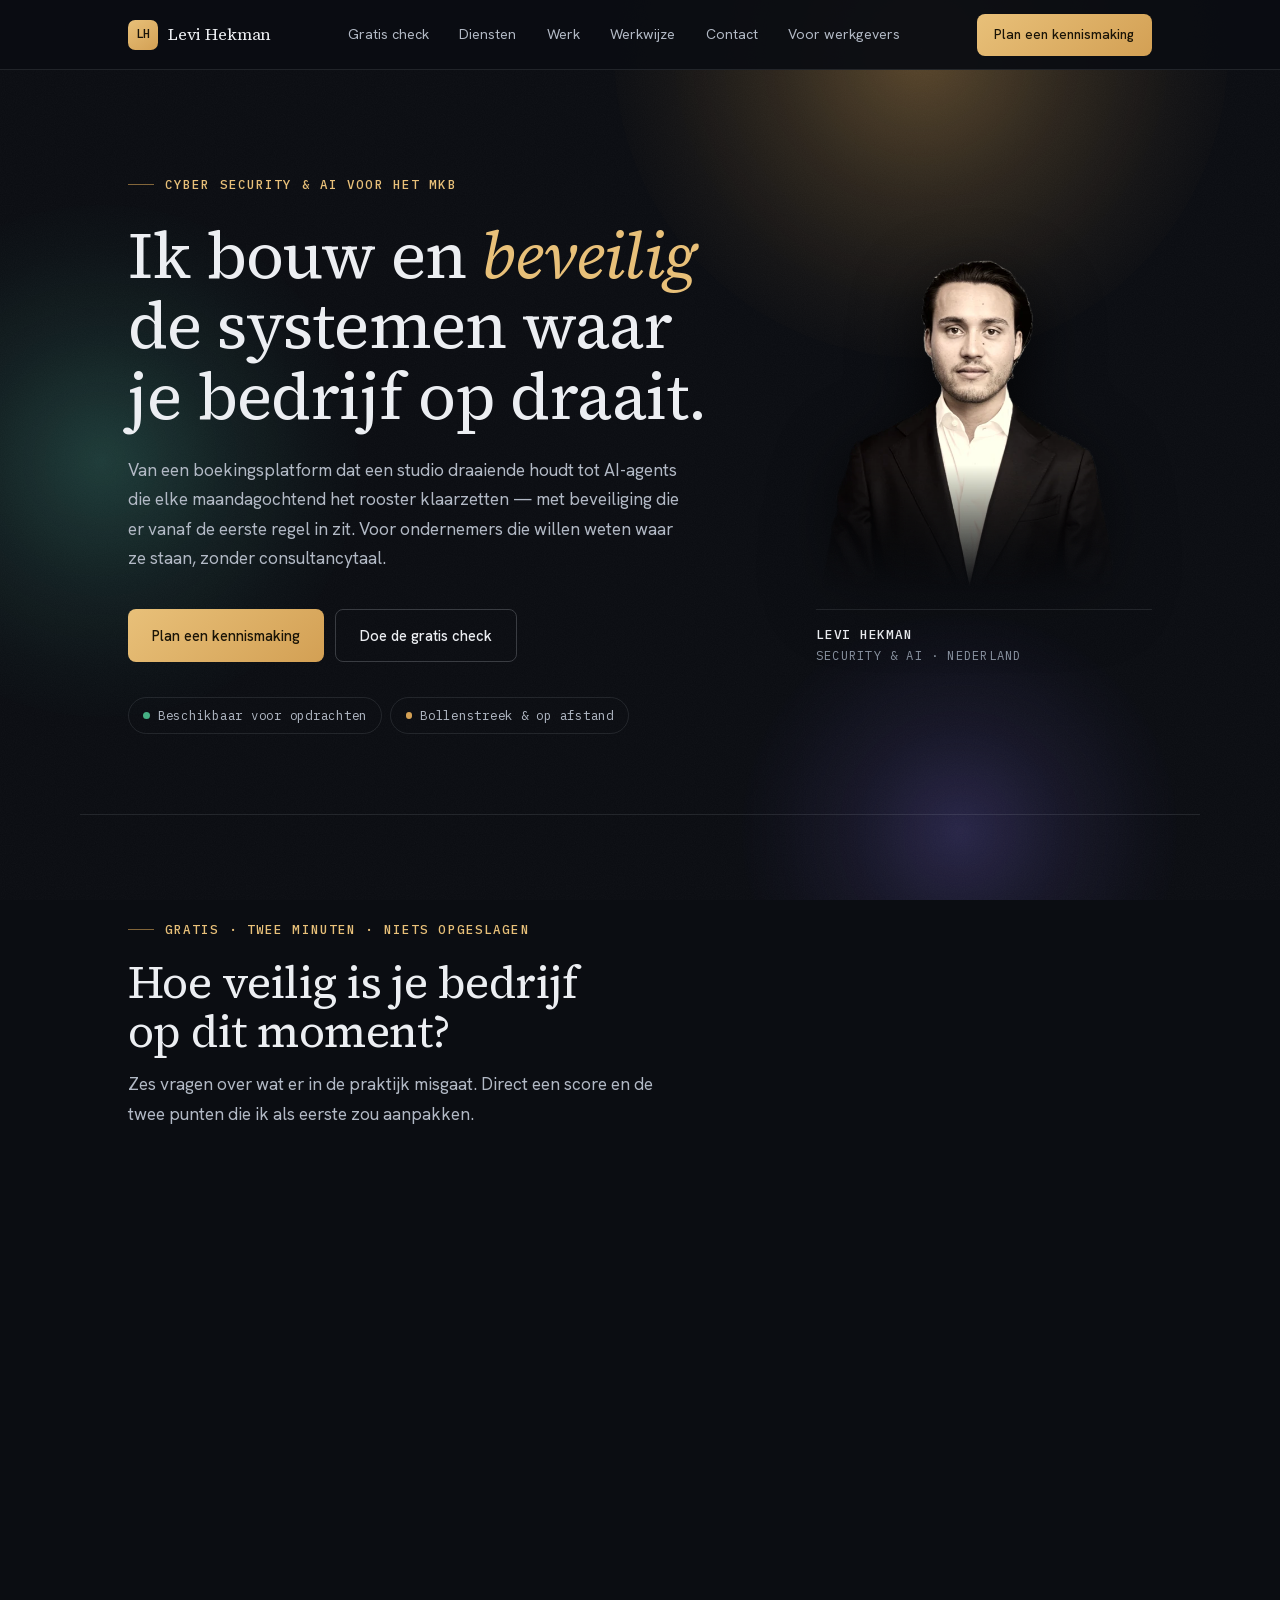
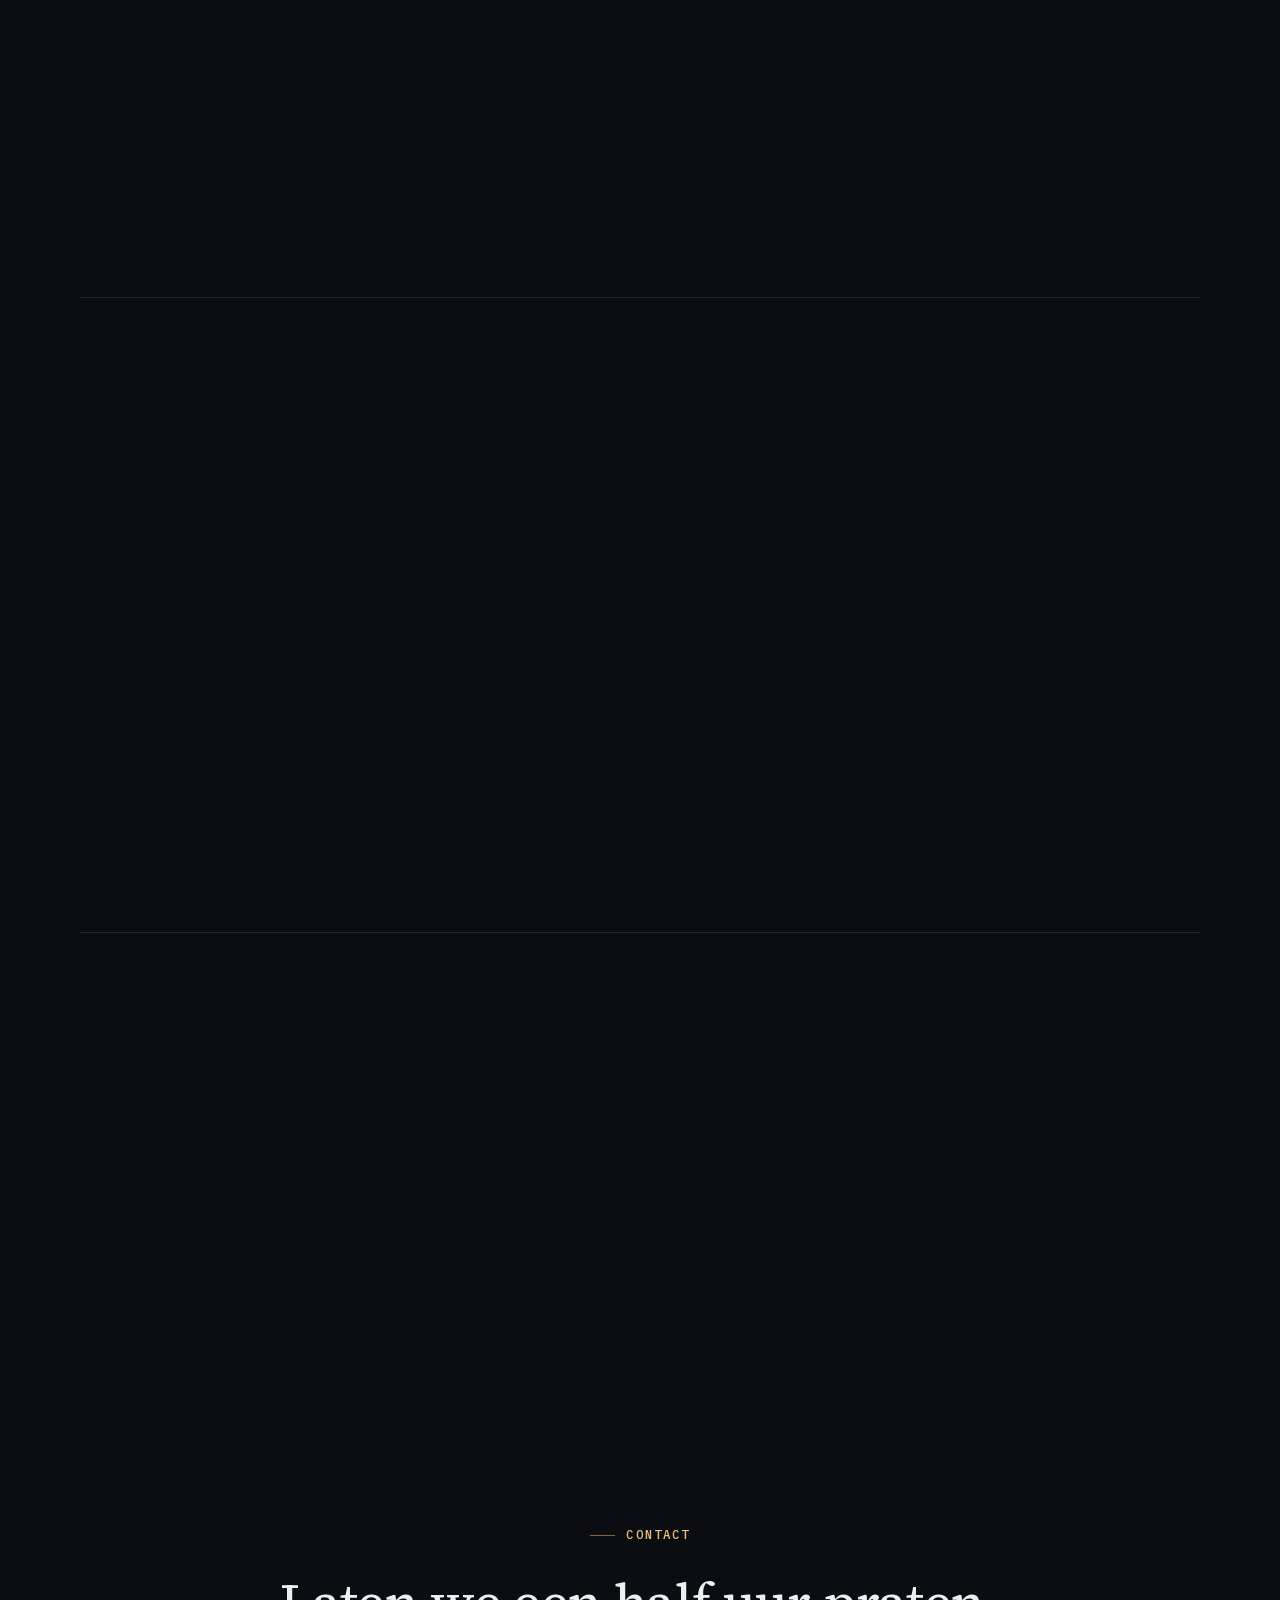
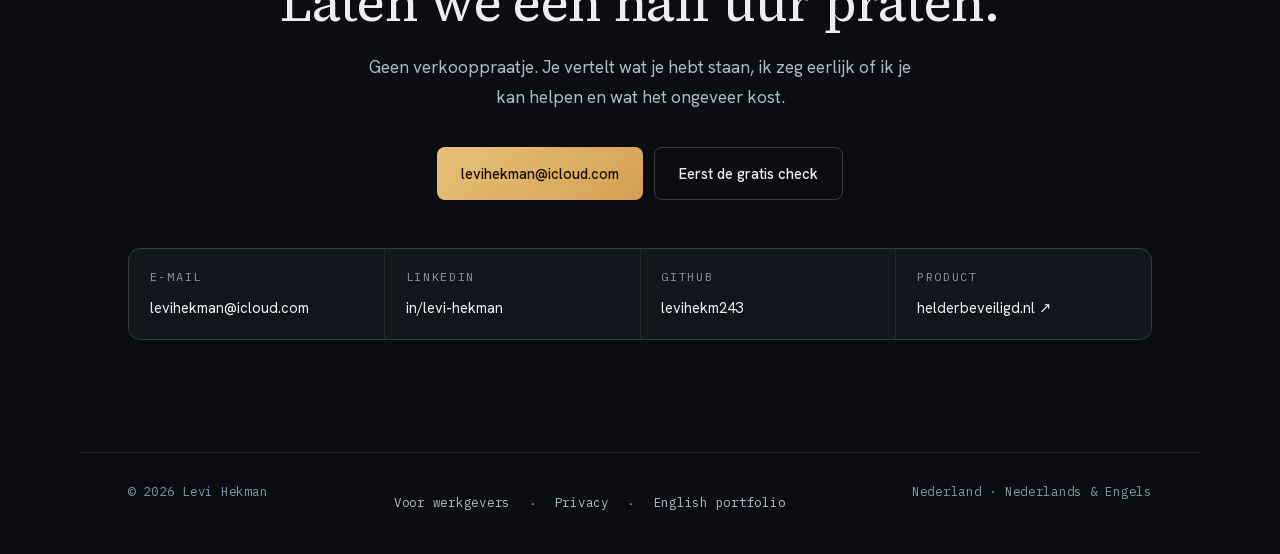
==== commit 1762af9b: "Fase 3: homepage ingekort van 1186 naar 852 woorden Alleen geschrapt en samengevoegd; geen enkele ni" ====
--- a/index.html
+++ b/index.html
@@ -80,7 +80,7 @@
     <div class="sec-head reveal">
       <p class="eyebrow">Gratis · twee minuten · niets opgeslagen</p>
       <h2 id="check-kop" tabindex="-1">Hoe veilig is je bedrijf op dit moment?</h2>
-      <p class="lead">Zes vragen over de dingen die in de praktijk daadwerkelijk misgaan. Je krijgt meteen een score en de twee punten die ik als eerste zou aanpakken. Geen account, geen e-mailadres, niets wordt bewaard.</p>
+      <p class="lead">Zes vragen over wat er in de praktijk misgaat. Direct een score en de twee punten die ik als eerste zou aanpakken.</p>
     </div>
 
     <div class="scan reveal">
@@ -91,7 +91,7 @@
       <noscript><p class="geen-js">De check werkt met JavaScript. Zonder JavaScript kun je me ook gewoon mailen op <a href="mailto:levihekman@icloud.com">levihekman@icloud.com</a> — dan loop ik de vragen met je door.</p></noscript>
       <div id="qs"></div>
       <div class="scan-foot" id="foot">
-        <span class="hint">Je antwoorden blijven in je browser. Er wordt niets verstuurd.</span>
+        <span class="hint">Je antwoorden blijven in je browser.</span>
         <button class="btn btn-g" id="go" disabled>Toon mijn score</button>
       </div>
       <div class="result" id="result" tabindex="-1">
@@ -116,18 +116,18 @@
     <div class="sec-head reveal">
       <p class="eyebrow">Wat ik doe</p>
       <h2>Beveiliging is de kern. De rest laat zien hoe ik werk.</h2>
-      <p class="lead">Ik begin bij de vraag waar je staat en wat er misgaat als het misgaat. Dat ik zelf bouw en automatiseer is geen tweede vak, maar de reden dat mijn adviezen uitvoerbaar zijn: ik weet wat ze kosten om door te voeren.</p>
+      <p class="lead">Dat ik zelf bouw en automatiseer maakt mijn adviezen uitvoerbaar: ik weet wat ze kosten.</p>
     </div>
     <div class="svcs">
 
       <article class="svc reveal">
         <span class="n">01 — Beveiliging</span>
         <h3>Weten waar je staat</h3>
-        <p>Een eerlijke nulmeting tegen ISO 27001 en de AVG, in gewone taal. Geen lijst met honderd punten, maar een rangorde: dit eerst, dit later, dit kun je laten liggen.</p>
+        <p>Een eerlijke nulmeting tegen ISO 27001 en de AVG, in gewone taal — geen lijst met honderd punten maar een rangorde.</p>
         <ul>
           <li>Nulmeting met score en prioriteiten</li>
           <li>Beleid dat klopt met wat je écht doet</li>
-          <li>Een helder verslag van wat ik vond en in welke volgorde ik het zou aanpakken</li>
+          <li>Een verslag met bevindingen en volgorde</li>
         </ul>
         <p class="pf">Bewijs: <a href="#werk-helderbeveiligd">HelderBeveiligd</a> · <a href="#werk-novi">ISO 27001-opleiding</a></p>
       </article>
@@ -135,10 +135,9 @@
       <article class="svc reveal">
         <span class="n">02 — AI</span>
         <h3>Werk uit handen, mens aan het stuur</h3>
-        <p>AI-agents die draaien op jouw eigen bedrijfsgegevens in plaats van op algemeenheden. Roosters, klantvragen, content, terugkerend uitzoekwerk.</p>
+        <p>AI-agents die draaien op jouw eigen bedrijfsgegevens: roosters, klantvragen, content, terugkerend uitzoekwerk.</p>
         <ul>
           <li>Agents die werken met je echte agenda en tarieven</li>
-          <li>Altijd concepten ter goedkeuring, nooit automatisch naar buiten</li>
           <li>Ingericht met de beveiligingsvraag erbij: wat als de invoer kwaadwillend is?</li>
         </ul>
         <p class="pf">Bewijs: <a href="#werk-noorderfabriek">Studio Noorderfabriek</a></p>
@@ -147,9 +146,8 @@
       <article class="svc reveal">
         <span class="n">03 — Bouw</span>
         <h3>Systemen die het houden</h3>
-        <p>Webplatforms en boekingssystemen die jaren meegaan, draaien zonder onderhoudsabonnement en die je daarna zelf kunt beheren.</p>
+        <p>Webplatforms en boekingssystemen die jaren meegaan en die je daarna zelf kunt beheren.</p>
         <ul>
-          <li>Next.js op Vercel, database op Neon</li>
           <li>Misbruikbestendig ontworpen, niet achteraf dichtgetimmerd</li>
           <li>Overdracht inbegrepen — je zit niet aan mij vast</li>
         </ul>
@@ -173,10 +171,10 @@
           <span class="meta">Web &amp; platform developer · sinds februari 2026</span>
         </div>
         <div>
-          <p>Een compleet boekingsplatform op Next.js dat hun WordPress-site vervangt: reserveringen, strippenkaarten en een nieuwsbriefkorting die ook echt werkt in de afrekening. Daarnaast draaien er AI-agents in Slack die de echte agenda uitlezen en het weekrooster voorbereiden — en die navragen in plaats van gokken als een boeking onduidelijk is.</p>
-          <p class="mt-s">De beveiligingsbeslissing waar ik het meest aan heb gehad: één kortingscode per e-mailadres. Een code die je oneindig opnieuw kunt aanmaken is geen functie, dat is een lek.</p>
+          <p>Een boekingsplatform op Next.js dat hun WordPress-site vervangt, plus AI-agents in Slack die de echte agenda uitlezen en het weekrooster voorbereiden.</p>
+          <p class="mt-s">Eén kortingscode per e-mailadres. Een code die je oneindig opnieuw kunt aanmaken is geen functie, dat is een lek.</p>
           <div class="ev">
-            <span>Next.js · Vercel · Neon</span><span>Slack-agents</span><span>Boekingen, strippenkaarten, kortingscodes</span><span>Nog niet publiek te bekijken</span>
+            <span>Next.js · Vercel · Neon</span><span>Nog niet publiek te bekijken</span>
           </div>
         </div>
       </article>
@@ -187,10 +185,9 @@
           <span class="meta">Eigen product · in ontwikkeling</span>
         </div>
         <div>
-          <p>Een compliance-cockpit voor MKB-bedrijven die moeten kunnen aantónen dat ze veilig werken, niet alleen hopen dat ze het zijn. Het leest je beleidsdocumenten, koppelt elke regel aan ISO 27001, NIS2 en de AVG, en laat per control zien welk document hem dekt en wat er nog ontbreekt.</p>
-          <p class="mt-s">Het uitgangspunt dat ik overal aanhoud: geen score zonder bewijs. Elk cijfer is te herleiden naar een document — geen zwarte doos.</p>
+          <p>Een compliance-cockpit voor MKB-bedrijven die moeten kunnen aantónen dat ze veilig werken: het koppelt je beleid aan ISO 27001, NIS2 en de AVG en laat per control zien welk document hem dekt.</p>
           <div class="ev">
-            <a href="https://helderbeveiligd.nl">helderbeveiligd.nl ↗</a><span>AVG · NIS2 · ISO 27001</span><span>Live demo beschikbaar</span>
+            <a href="https://helderbeveiligd.nl">helderbeveiligd.nl ↗</a><span>AVG · NIS2 · ISO 27001</span>
           </div>
         </div>
       </article>
@@ -201,8 +198,8 @@
           <span class="meta">Gereedschap · vrij te gebruiken</span>
         </div>
         <div>
-          <p>Dertig vragen, gekoppeld aan echte ISO 27001-controls. Je krijgt een eerlijke score en een geprioriteerde lijst met hiaten, zonder account en zonder dat er iets wordt opgeslagen. Gemaakt omdat een professionele beoordeling voor de meeste kleine bedrijven onbetaalbaar is — en omdat het schrijven van de scoringslogica mij dwong de norm écht te begrijpen.</p>
-          <div class="ev"><a href="#check">Probeer de korte versie hierboven</a><span>30 controls</span></div>
+          <p>Dertig vragen op echte ISO 27001-controls: een score en een geprioriteerde lijst met hiaten. Gemaakt omdat een professionele beoordeling voor de meeste kleine bedrijven onbetaalbaar is.</p>
+          <div class="ev"><a href="#check">Probeer de korte versie</a></div>
         </div>
       </article>
 
@@ -212,9 +209,9 @@
           <span class="meta">In opleiding · HBO-niveau</span>
         </div>
         <div>
-          <p>Ik volg de opleiding nog en ben er dus niet mee klaar — dat zeg ik liever zelf dan dat je het later ontdekt. Vier opdrachten, over beide sporen: een exploitketen die ik van begin tot eind zelf bouwde en documenteerde (LFI → log poisoning → remote code execution → privilege escalation via cron), een netwerk- en systeemonderzoek, een ISO 27001-audit met een volwassenheidsroadmap, en een forensische reconstructie van het Equifax-datalek.</p>
+          <p>Ik volg de opleiding nog — dat zeg ik liever zelf. Vier opdrachten, waaronder een exploitketen die ik zelf bouwde: LFI → log poisoning → remote code execution → privilege escalation via cron. <a href="werkgevers.html">Alle vier op Voor werkgevers</a>.</p>
           <p class="mt-s">Dit zijn opleidingsopdrachten, geen klantopdrachten. NovaTech B.V. is een fictief bedrijf uit de lesstof.</p>
-          <div class="ev"><span>OWASP · PTES · ISO 27001</span><span>Organisatie- &amp; systeembeveiliging</span></div>
+          <div class="ev"><span>OWASP · PTES · ISO 27001</span></div>
         </div>
       </article>
 
@@ -229,9 +226,9 @@
     </div>
     <div class="steps reveal">
       <div class="step"><span class="n">01</span><h3>Kennismaken</h3><p>Een half uur, gratis, zonder verplichting. Ik vertel ook eerlijk wanneer ik denk dat je mij niet nodig hebt.</p></div>
-      <div class="step"><span class="n">02</span><h3>Nulmeting</h3><p>Ik kijk mee in wat je hebt staan en je krijgt een eerlijk beeld: wat goed gaat, wat risico oplevert, wat kan wachten.</p></div>
-      <div class="step"><span class="n">03</span><h3>Voorstel</h3><p>Een afgebakende opdracht met een prijs die we vooraf afspreken. Je weet precies wat je krijgt voordat we beginnen.</p></div>
-      <div class="step"><span class="n">04</span><h3>Uitvoeren &amp; overdragen</h3><p>Ik lever op, leg uit hoe het werkt en zorg dat je het zelf kunt beheren. Je zit niet aan mij vast.</p></div>
+      <div class="step"><span class="n">02</span><h3>Nulmeting</h3><p>Ik kijk mee in wat je hebt staan: wat goed gaat, wat risico oplevert, wat kan wachten.</p></div>
+      <div class="step"><span class="n">03</span><h3>Voorstel</h3><p>Een afgebakende opdracht met een prijs die we vooraf afspreken.</p></div>
+      <div class="step"><span class="n">04</span><h3>Uitvoeren &amp; overdragen</h3><p>Ik lever op en zorg dat je het zelf kunt beheren. Je zit niet aan mij vast.</p></div>
     </div>
   </section>
 
@@ -242,15 +239,12 @@
         <h2 class="h2-sub">Ik ben degene die het bouwt én degene die het aanvalt.</h2>
         <div class="prose">
           <p>Ik volg de <b>Ethical Hacker bootcamp op HBO-niveau bij NOVI</b> en ben daar nog niet mee klaar. Tegelijk bouw en beheer ik sinds februari 2026 het platform van <b>Studio Noorderfabriek</b>: een echt systeem, met echte klanten en echte reserveringen.</p>
-          <p>Die combinatie is waarom ik dit werk doe zoals ik het doe. Wie alleen test, ziet een lijst met bevindingen. Wie het ook moet bouwen en draaiend houden, weet welke bevinding er maandagochtend toe doet en welke theorie is.</p>
-          <p>Ik werk voor ondernemers die geen securityafdeling hebben en ook geen zin hebben in een rapport van tachtig pagina's dat niemand leest. <b>Je krijgt van mij geen jargon en geen bangmakerij</b> — wel een eerlijk beeld en een volgorde.</p>
+          <p>Wie alleen test, ziet een lijst met bevindingen. Wie het ook moet bouwen en draaiend houden, weet welke bevinding er maandagochtend toe doet. <b>Je krijgt van mij geen jargon en geen bangmakerij</b> — wel een eerlijk beeld en een volgorde.</p>
         </div>
       </div>
       <aside class="panel reveal">
         <h3>In het kort</h3>
         <dl class="deflist">
-          <dt>Diensten</dt><dd>Beveiliging &amp; compliance, AI-integratie, platformbouw</dd>
-          <dt>Werkgebied</dt><dd>Bollenstreek en omgeving, en op afstand</dd>
           <dt>Opleiding</dt><dd>Ethical Hacker bootcamp (HBO), NOVI — nog lopend</dd>
           <dt>Talen</dt><dd>Nederlands en Engels</dd>
           <dt>Beschikbaar</dt><dd>In overleg</dd>
@@ -264,7 +258,7 @@
       <div class="reveal">
         <p class="eyebrow">Voor werkgevers</p>
         <h2 class="h2-sub is-compact">Ook open voor een vaste rol in cyber security.</h2>
-        <p class="prose">Naast mijn eigen opdrachten sta ik open voor een plek in een securityteam. Ik ben nog in opleiding en zoek een rol waar ik kan leren van mensen die verder zijn. Wat ik meebreng: ik bouw en beheer zelf, dus ik weet wat een advies in de praktijk kost om uit te voeren.</p>
+        <p class="prose">Naast mijn eigen opdrachten sta ik open voor een plek in een securityteam. Ik bouw en beheer zelf, dus ik weet wat een advies kost om uit te voeren.</p>
         <div class="hero-cta mt-m">
           <a class="btn btn-g" href="werkgevers.html">Voor werkgevers</a>
           <a class="btn btn-o" href="CV_Levi_Hekman.pdf">Download mijn cv</a>
@@ -276,7 +270,7 @@
   <section class="contact wrap" id="contact">
     <p class="eyebrow is-centered">Contact</p>
     <h2 class="mt-m">Laten we een half uur praten.</h2>
-    <p class="lead">Geen verkooppraatje. Je vertelt wat je hebt staan en waar je 's nachts van wakker ligt, en ik zeg eerlijk of ik je kan helpen — en wat het ongeveer gaat kosten.</p>
+    <p class="lead">Geen verkooppraatje. Je vertelt wat je hebt staan, ik zeg eerlijk of ik je kan helpen en wat het ongeveer kost.</p>
     <div class="hero-cta is-centered">
       <a class="btn btn-g" href="mailto:levihekman@icloud.com">levihekman@icloud.com</a>
       <a class="btn btn-o" href="#check">Eerst de gratis check</a>
